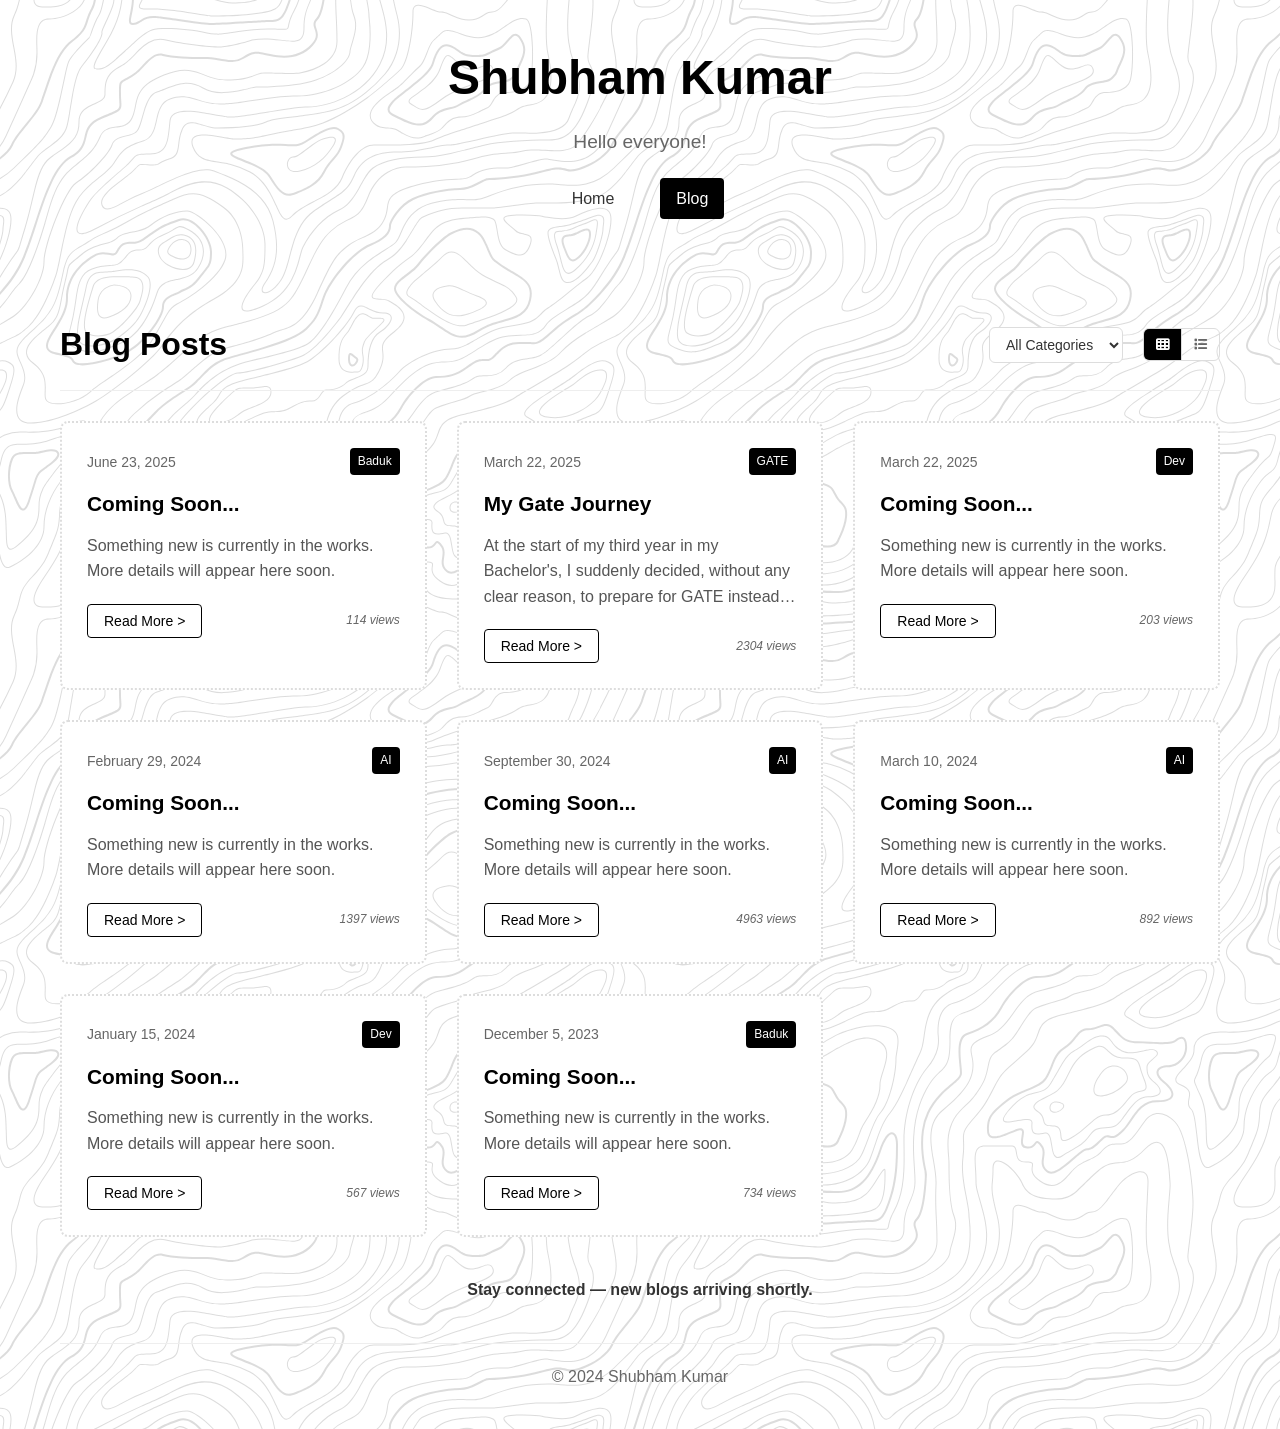
==== blog.html @ 2d3f4906 "made some changes to the blog and index pages, added new music picture files, and updated the styles" ====
<!DOCTYPE html>
<html lang="en">
<head>
    <meta charset="UTF-8">
    <meta name="viewport" content="width=device-width, initial-scale=1.0">
    <title>Blog Index | Shubham</title>
    <link rel="icon" type="image/png" href="Media/Favicon.png">
    <link rel="stylesheet" href="styles.css">
    <link href="https://cdnjs.cloudflare.com/ajax/libs/font-awesome/6.0.0/css/all.min.css" rel="stylesheet">
</head>
<body>
    <div class="container">
        <!-- Header Section -->
        <header class="header">
            <h1 class="main-title">Shubham Kumar</h1>
            <p class="greeting"><span id="dynamic-greeting">Hello everyone!</span></p>
            
            <nav class="navigation">
                <a href="index.html" class="nav-link">Home</a>
                <a href="blog.html" class="nav-link active">Blog</a>
                <!-- <a href="#" class="nav-link">Site</a>
                <a href="#" class="nav-link">V1</a> -->
            </nav>
            
            <!-- <div class="search-container">
                <input type="text" placeholder="Search..." class="search-input">
                <button class="search-clear">×</button>
            </div> -->
        </header>

        <!-- Blog Header -->
        <div class="blog-header">
            <h2 class="blog-title">Blog Posts</h2>
            <div class="blog-controls">
                <select class="category-filter">
                    <option value="all">All Categories</option>
                    <option value="baduk">Baduk</option>
                    <option value="gate">GATE</option>
                    <option value="dev">Dev</option>
                    <option value="ai">AI</option>
                </select>
                <div class="layout-toggle">
                    <button class="layout-btn grid-btn active" data-layout="grid">
                        <i class="fas fa-th"></i>
                    </button>
                    <button class="layout-btn list-btn" data-layout="list">
                        <i class="fas fa-list"></i>
                    </button>
                </div>
            </div>
        </div>

        <!-- Main Content -->
        <main class="main-content">
            <!-- Blog Posts Grid -->
            <div class="blog-grid" id="blogGrid">
                <!-- Blog Post 1 -->
                <div class="blog-card" data-category="baduk">
                    <div class="card-header">
                        <span class="date">June 23, 2025</span>
                        <span class="category">Baduk</span>
                    </div>
                    <h3 class="card-title">Coming Soon...</h3>
                    <p class="card-description">Something new is currently in the works.<br>More details will appear here soon.</p>
                    <div class="blog-card-footer">
                        <button class="read-more-btn" onclick="window.location.href='under-construction.html'">Read More ></button>
                        <span class="views">114 views</span>
                    </div>
                </div>

                <!-- Blog Post 2 -->
                <div class="blog-card" data-category="gate">
                    <div class="card-header">
                        <span class="date">March 22, 2025</span>
                        <span class="category">GATE</span>
                    </div>
                    <h3 class="card-title">My Gate Journey</h3>
                    <p class="card-description">At the start of my third year in my Bachelor's, I suddenly decided, without any clear reason, to prepare for GATE instead of going abroad. I had always dreamed of...</p>
                    <div class="blog-card-footer">
                        <button class="read-more-btn" onclick="window.location.href='under-construction.html'">Read More ></button>
                        <span class="views">2304 views</span>
                    </div>
                </div>

                <!-- Blog Post 3 -->
                <div class="blog-card" data-category="dev">
                    <div class="card-header">
                        <span class="date">March 22, 2025</span>
                        <span class="category">Dev</span>
                    </div>
                    <h3 class="card-title">Coming Soon...</h3>
                    <p class="card-description">Something new is currently in the works.<br>More details will appear here soon.</p>
                    <div class="blog-card-footer">
                        <button class="read-more-btn" onclick="window.location.href='under-construction.html'">Read More ></button>
                        <span class="views">203 views</span>
                    </div>
                </div>

                <!-- Blog Post 4 -->
                <div class="blog-card" data-category="ai">
                    <div class="card-header">
                        <span class="date">February 29, 2024</span>
                        <span class="category">AI</span>
                    </div>
                    <h3 class="card-title">Coming Soon...</h3>
                    <p class="card-description">Something new is currently in the works.<br>More details will appear here soon.</p>
                    <div class="blog-card-footer">
                        <button class="read-more-btn" onclick="window.location.href='under-construction.html'">Read More ></button>
                        <span class="views">1397 views</span>
                    </div>
                </div>

                <!-- Blog Post 5 -->
                <div class="blog-card" data-category="ai">
                    <div class="card-header">
                        <span class="date">September 30, 2024</span>
                        <span class="category">AI</span>
                    </div>
                    <h3 class="card-title">Coming Soon...</h3>
                    <p class="card-description">Something new is currently in the works.<br>More details will appear here soon.</p>
                    <div class="blog-card-footer">
                        <button class="read-more-btn" onclick="window.location.href='under-construction.html'">Read More ></button>
                        <span class="views">4963 views</span>
                    </div>
                </div>

                <!-- Blog Post 6 -->
                <div class="blog-card" data-category="ai">
                    <div class="card-header">
                        <span class="date">March 10, 2024</span>
                        <span class="category">AI</span>
                    </div>
                    <h3 class="card-title">Coming Soon...</h3>
                    <p class="card-description">Something new is currently in the works.<br>More details will appear here soon.</p>
                    <div class="blog-card-footer">
                        <button class="read-more-btn" onclick="window.location.href='under-construction.html'">Read More ></button>
                        <span class="views">892 views</span>
                    </div>
                </div>

                <!-- Blog Post 7 -->
                <div class="blog-card" data-category="dev">
                    <div class="card-header">
                        <span class="date">January 15, 2024</span>
                        <span class="category">Dev</span>
                    </div>
                    <h3 class="card-title">Coming Soon...</h3>
                    <p class="card-description">Something new is currently in the works.<br>More details will appear here soon.</p>
                    <div class="blog-card-footer">
                        <button class="read-more-btn" onclick="window.location.href='under-construction.html'">Read More ></button>
                        <span class="views">567 views</span>
                    </div>
                </div>

                <!-- Blog Post 8 -->
                <div class="blog-card" data-category="baduk">
                    <div class="card-header">
                        <span class="date">December 5, 2023</span>
                        <span class="category">Baduk</span>
                    </div>
                    <h3 class="card-title">Coming Soon...</h3>
                    <p class="card-description">Something new is currently in the works.<br>More details will appear here soon.</p>
                    <div class="blog-card-footer">
                        <button class="read-more-btn" onclick="window.location.href='under-construction.html'">Read More ></button>
                        <span class="views">734 views</span>
                    </div>
                </div>
            </div>

            <!-- Load More Button -->
            <div class="load-more-container">
                <div class="load-more-message">
                    <!-- <i class="fas fa-spinner fa-spin" style="color:#000;margin-right:8px;"></i> -->
                    <strong>Stay connected — new blogs arriving shortly.</strong>
                </div>
            </div>
        </main>

        <!-- Footer -->
        <footer class="footer">
            <p>&copy; 2024 Shubham Kumar</p>
        </footer>
    </div>

    <script src="script.js"></script>
    <script>

const greetings = [
    "Hello everyone!",             // English
    "सभी को नमस्कार!",             // Hindi
    "எல்லோருக்கும் வணக்கம்!",      // Tamil
    "ಎಲ್ಲರಿಗೂ ನಮಸ್ಕಾರ!",          // Kannada
    "सर्वांना नमस्कार!",            // Marathi
    "こんにちは皆さん!",              // Japanese
    "大家好!",                       // Mandarin Chinese
    "Hallo zusammen!",              // German
    "¡Hola a todos!",               // Spanish
    "Bonjour à tous!",              // French
    "सर्वेभ्यः नमः!",               // Sanskrit
    "Ciao a tutti!",                // Italian
    "সবাইকে শুভেচ্ছা!",             // Bengali
    "എല്ലാവർക്കും നമസ്കാരം!",         // Malayalam
    "అందరికి నమస్కారం!",             // Telugu
    "ਸਾਰੇਆਂ ਨੂੰ ਨਮਸਕਾਰ!"           // Punjabi
];

let idx = 0;
setInterval(() => {
    const el = document.getElementById('dynamic-greeting');
    if (el) {
        el.textContent = greetings[idx];
        idx = (idx + 1) % greetings.length;
    }
}, 1000);
</script>
</body>
</html>
---- styles.css ----
* {
    margin: 0;
    padding: 0;
    box-sizing: border-box;
}

body {
    font-family: -apple-system, BlinkMacSystemFont, 'Segoe UI', Roboto, Oxygen, Ubuntu, Cantarell, sans-serif;
    background-color: #ffffff;
    background-image: url("data:image/svg+xml,%3Csvg xmlns='http://www.w3.org/2000/svg' width='600' height='600' viewBox='0 0 600 600'%3E%3Cpath fill='%23696969' fill-opacity='0.23' d='M600 325.1v-1.17c-6.5 3.83-13.06 7.64-14.68 8.64-10.6 6.56-18.57 12.56-24.68 19.09-5.58 5.95-12.44 10.06-22.42 14.15-1.45.6-2.96 1.2-4.83 1.9l-4.75 1.82c-9.78 3.75-14.8 6.27-18.98 10.1-4.23 3.88-9.65 6.6-16.77 8.84-1.95.6-3.99 1.17-6.47 1.8l-6.14 1.53c-5.29 1.35-8.3 2.37-10.54 3.78-3.08 1.92-6.63 3.26-12.74 5.03a384.1 384.1 0 0 1-4.82 1.36c-2.04.58-3.6 1.04-5.17 1.52a110.03 110.03 0 0 0-11.2 4.05c-2.7 1.15-5.5 3.93-8.78 8.4a157.68 157.68 0 0 0-6.15 9.2c-5.75 9.07-7.58 11.74-10.24 14.51a50.97 50.97 0 0 1-4.6 4.22c-2.33 1.9-10.39 7.54-11.81 8.74a14.68 14.68 0 0 0-3.67 4.15c-1.24 2.3-1.9 4.57-2.78 8.87-2.17 10.61-3.52 14.81-8.2 22.1-4.07 6.33-6.8 9.88-9.83 12.99-.47.48-.95.96-1.5 1.48l-3.75 3.56c-1.67 1.6-3.18 3.12-4.86 4.9a42.44 42.44 0 0 0-9.89 16.94c-2.5 8.13-2.72 15.47-1.76 27.22.47 5.82.51 6.36.51 8.18 0 10.51.12 17.53.63 25.78.24 4.05.56 7.8.97 11.22h.9c-1.13-9.58-1.5-21.83-1.5-37 0-1.86-.04-2.4-.52-8.26-.94-11.63-.72-18.87 1.73-26.85a41.44 41.44 0 0 1 9.65-16.55c1.67-1.76 3.18-3.27 4.83-4.85.63-.6 3.13-2.96 3.75-3.57a71.6 71.6 0 0 0 1.52-1.5c3.09-3.16 5.86-6.76 9.96-13.15 4.77-7.42 6.15-11.71 8.34-22.44.86-4.21 1.5-6.4 2.68-8.6.68-1.25 1.79-2.48 3.43-3.86 1.38-1.15 9.43-6.8 11.8-8.72 1.71-1.4 3.26-2.81 4.7-4.3 2.72-2.85 4.56-5.54 10.36-14.67a156.9 156.9 0 0 1 6.1-9.15c3.2-4.33 5.9-7.01 8.37-8.07 3.5-1.5 7.06-2.77 11.1-4.02a233.84 233.84 0 0 1 7.6-2.2l2.38-.67c6.19-1.79 9.81-3.16 12.98-5.15 2.14-1.33 5.08-2.33 10.27-3.65l6.14-1.53c2.5-.63 4.55-1.2 6.52-1.82 7.24-2.27 12.79-5.06 17.15-9.05 4.05-3.72 9-6.2 18.66-9.9l4.75-1.82c1.87-.72 3.39-1.31 4.85-1.91 10.1-4.15 17.07-8.32 22.76-14.4 6.05-6.45 13.95-12.4 24.49-18.92 1.56-.96 7.82-4.6 14.15-8.33v-64.58c-4 8.15-8.52 14.85-12.7 17.9-2.51 1.82-5.38 4.02-9.04 6.92a1063.87 1063.87 0 0 0-6.23 4.98l-1.27 1.02a2309.25 2309.25 0 0 1-4.87 3.9c-7.55 6-12.9 10.05-17.61 13.19-3.1 2.06-3.86 2.78-8.06 7.13-5.84 6.07-11.72 8.62-29.15 10.95-11.3 1.5-20.04 4.91-30.75 11.07-1.65.94-7.27 4.27-6.97 4.1-2.7 1.58-4.69 2.69-6.64 3.66-5.63 2.8-10.47 4.17-15.71 4.17-17.13 0-41.44 11.51-51.63 22.83-12.05 13.4-31.42 27.7-45.25 31.16-7.4 1.85-11.85 7.05-14.04 14.69-1.26 4.4-1.58 8.28-1.58 13.82 0 .82.01.98.24 3.63.45 5.18.35 8.72-.77 13.26-1.53 6.2-4.89 12.6-10.59 19.43-13.87 16.65-22.88 46.58-22.88 71.68 0 2.39.02 4.26.06 8.75.12 10.8.1 15.8-.22 21.95-.56 11.18-2.09 20.73-5 29.3h-1.05c2.94-8.56 4.49-18.12 5.05-29.35.31-6.13.34-11.1.22-21.9-.04-4.48-.06-6.36-.06-8.75 0-25.32 9.07-55.47 23.12-72.32 5.6-6.72 8.88-12.99 10.38-19.03 1.09-4.4 1.18-7.85.74-12.93-.23-2.7-.24-2.86-.24-3.72 0-5.62.32-9.57 1.62-14.1 2.28-7.95 6.97-13.44 14.76-15.39 13.6-3.4 32.82-17.59 44.75-30.84C409 360.14 433.58 348.5 451 348.5c5.07 0 9.77-1.33 15.26-4.07 1.93-.96 3.9-2.05 6.58-3.62-.3.18 5.33-3.16 6.98-4.11 10.82-6.21 19.66-9.67 31.11-11.2 17.23-2.3 22.9-4.75 28.57-10.64 4.25-4.41 5.04-5.16 8.22-7.28 4.68-3.11 10.01-7.14 17.55-13.14a1113.33 1113.33 0 0 0 4.86-3.89l1.28-1.02a4668.54 4668.54 0 0 1 6.23-4.98c3.67-2.9 6.55-5.12 9.07-6.95 4.37-3.19 9.16-10.56 13.29-19.4v66.9zm0-116.23c-.62.01-1.27.06-1.95.13-6.13.63-13.83 3.45-21.83 7.45-3.64 1.82-8.46 2.67-14.17 2.71-4.7.04-9.72-.47-14.73-1.33-1.7-.3-3.26-.61-4.67-.93a31.55 31.55 0 0 0-3.55-.57 273.4 273.4 0 0 0-16.66-.88c-10.42-.16-17.2.74-17.97 2.73-.38.97.6 2.55 3.03 4.87 1.01.97 2.22 2.03 4.04 3.55a1746.07 1746.07 0 0 0 4.79 4.02c1.39 1.2 3.1 1.92 5.5 2.5.7.16.86.2 2.64.54 3.53.7 5.03 1.25 6.15 2.63 1.41 1.76 1.4 4.54-.15 8.88-2.44 6.83-5.72 10.05-10.19 10.33-3.63.23-7.6-1.29-14.52-5.06-4.53-2.47-6.82-7.3-8.32-15.26-.17-.87-.32-1.78-.5-2.86l-.43-2.76c-1.05-6.58-1.9-9.2-3.73-10.11-.81-.4-1.59-.74-2.36-1-2.27-.77-4.6-1.02-8.1-.92-2.29.07-14.7 1-13.77.93-20.55 1.37-28.8 5.05-37.09 14.99a133.07 133.07 0 0 0-4.25 5.44l-2.3 3.09-2.51 3.32c-4.1 5.36-7.06 8.48-10.39 11.12-.65.52-1.33 1.04-2.13 1.62l-4.11 2.94a106.8 106.8 0 0 0-5.16 3.99c-4.55 3.74-9.74 8.6-16.25 15.38-8.25 8.58-11.78 13.54-11.7 15.95.07 1.65 1.64 2.11 6.79 2.38 1.61.09 2.15.12 2.98.2 2.95.24 5.09.73 6.81 1.68 7.48 4.15 11.63 7.26 13.95 11.58 3.3 6.15.8 12.88-8.89 20.26-8.28 6.3-11.1 10.37-11.31 14.96-.06 1.17 0 1.93.26 4.43.69 6.47.25 10.65-2.8 17.42a44.23 44.23 0 0 1-4.16 7.53c-2.82 3.97-5.47 5.74-10.6 7.69-.43.16-3.34 1.23-4.27 1.59-1.8.68-3.38 1.36-5.01 2.14-4.18 2-8.4 4.6-13.1 8.24-8.44 6.51-13.23 14.56-15.98 25.06-1.1 4.2-1.55 6.81-2.8 15.21-1.26 8.6-2.17 12.64-4.08 16.55-2.1 4.28-11.93 26.59-12.97 28.88a382.7 382.7 0 0 1-6.37 13.41c-4.07 8.11-7.61 14.07-10.73 17.81-5.38 6.46-8.98 14.37-13.77 28.42a810.14 810.14 0 0 0-1.89 5.6c-1.8 5.35-2.96 8.6-4.26 11.85-6.13 15.32-25.43 26.31-46.46 26.31-11.2 0-20.58-2.74-31.02-8.55-5.6-3.13-4.55-2.42-22.26-14.54-14.33-9.8-17.7-10.73-20.47-6.9-.37.5-1.81 2.74-1.83 2.77a52.24 52.24 0 0 1-4.94 5.9c-.73.79-5.52 5.87-6.97 7.45-2.38 2.6-4.3 4.81-5.98 6.93a45.6 45.6 0 0 0-5.08 7.66c-1.29 2.57-1.9 5.25-2.66 10.6a997.6 997.6 0 0 1-.46 3.18h-1l.47-3.32c.77-5.45 1.4-8.2 2.75-10.9a46.54 46.54 0 0 1 5.2-7.84c1.7-2.14 3.63-4.38 6.03-6.98 1.45-1.59 6.24-6.68 6.96-7.46a51.58 51.58 0 0 0 4.84-5.78s1.47-2.26 1.86-2.8c3.25-4.5 7.08-3.44 21.84 6.67 17.67 12.08 16.62 11.38 22.19 14.48 10.3 5.73 19.5 8.43 30.53 8.43 20.65 0 39.57-10.77 45.54-25.69a219.7 219.7 0 0 0 4.24-11.8 6752.32 6752.32 0 0 0 1.88-5.6c4.83-14.16 8.47-22.14 13.96-28.73 3.05-3.66 6.56-9.57 10.6-17.61 1.97-3.93 4.04-8.31 6.35-13.38 1.03-2.28 10.88-24.61 12.98-28.91 1.85-3.79 2.75-7.76 4-16.25 1.24-8.44 1.7-11.07 2.81-15.32 2.8-10.7 7.71-18.94 16.33-25.6a73.18 73.18 0 0 1 13.29-8.35c1.66-.8 3.27-1.48 5.08-2.18.94-.36 3.86-1.43 4.28-1.59 4.95-1.88 7.44-3.55 10.14-7.33 1.35-1.9 2.68-4.3 4.06-7.37 2.97-6.58 3.39-10.59 2.72-16.9a27.13 27.13 0 0 1-.27-4.58c.22-4.94 3.21-9.24 11.7-15.7 9.33-7.11 11.66-13.34 8.62-19-2.2-4.09-6.25-7.12-13.55-11.17-1.57-.88-3.6-1.33-6.42-1.57-.8-.07-1.34-.1-2.95-.19-5.77-.3-7.63-.85-7.72-3.34-.1-2.81 3.5-7.87 11.97-16.69 6.53-6.8 11.75-11.69 16.33-15.45 1.79-1.47 3.42-2.72 5.2-4.03l4.12-2.94c.79-.58 1.46-1.08 2.1-1.59 3.26-2.6 6.16-5.65 10.21-10.94a383.2 383.2 0 0 0 2.5-3.32l2.31-3.09c1.8-2.39 3.04-4 4.29-5.48 8.47-10.17 16.98-13.96 37.27-15.3-.44.02 12-.9 14.32-.98 3.62-.1 6.05.16 8.46.98.8.27 1.62.62 2.47 1.04 2.27 1.14 3.17 3.87 4.27 10.85l.44 2.76c.17 1.07.33 1.97.5 2.83 1.44 7.69 3.62 12.29 7.8 14.57 6.76 3.68 10.6 5.15 13.99 4.94 4-.25 6.99-3.17 9.3-9.67 1.45-4.04 1.46-6.49.32-7.92-.9-1.12-2.28-1.62-5.57-2.27a55.8 55.8 0 0 1-2.67-.55c-2.54-.6-4.39-1.4-5.93-2.71a252.63 252.63 0 0 0-4.78-4.01 84.35 84.35 0 0 1-4.08-3.6c-2.73-2.6-3.86-4.43-3.28-5.95 1.02-2.64 7.82-3.54 18.93-3.37a230.56 230.56 0 0 1 16.73.88c2.76.39 3.2.49 3.68.6 1.4.3 2.95.62 4.62.91a82.9 82.9 0 0 0 14.56 1.32c5.56-.04 10.24-.86 13.73-2.6 8.1-4.05 15.89-6.9 22.17-7.56.7-.07 1.4-.11 2.05-.13v1zm0-100.94v1.5c-8.62 16.05-17.27 29.55-23.65 35.92-3.19 3.2-7.62 4.9-13.54 5.56-4.45.48-8.28.4-19.18-.2-9.91-.55-15.32-.44-20.52.78a84.05 84.05 0 0 1-15 2.11l-2.25.14c-12.49.75-19.37 1.78-32.72 5.74-4.5 1.33-9.27 2.49-14.3 3.48a246.27 246.27 0 0 1-32.6 3.97c-7.56.45-13.21.57-20.24.57-5.4 0-11.9 1.61-18 5.18-8.3 4.87-15.06 12.87-19.53 24.5a68.57 68.57 0 0 1-4.56 9.8c-3.6 6.2-6.92 8.99-13.38 12.18l-4.03 1.96a64.48 64.48 0 0 0-15.16 10.25c-8.2 7.33-13.72 16.63-22.54 35.6l-2.08 4.49c-7.3 15.7-11.5 23.3-17.35 29.87-7.7 8.66-20.25 14.42-40.31 20.08-4.37 1.23-19.04 5.08-19.24 5.13-6.92 1.87-11.68 3.34-15.63 4.92-10.55 4.22-18.71 10.52-36.38 26.52l-1.7 1.54c-8.58 7.76-13.41 11.9-18.81 15.88-3.95 2.9-8 5.67-12.97 8.91-2.06 1.34-10.3 6.6-12.33 7.94-11.52 7.5-18.53 13.04-24.62 20.08a62.01 62.01 0 0 0-6.44 8.85c-4.13 6.91-6.27 13.15-9.2 25.11l-1.54 6.26c-.6 2.45-1.15 4.54-1.72 6.58-2.97 10.7-6.9 17.36-14.78 26.91L69.6 491a148.51 148.51 0 0 0-4.19 5.3 23.9 23.9 0 0 0-3.44 6.28c-1.16 3.23-1.52 5.9-1.87 11.94-.58 10.05-1.42 15.04-4.63 22.67-1.57 3.72-5.66 14.02-6.41 15.8a73.46 73.46 0 0 1-3.57 7.4c-2.88 5.14-6.71 10.12-13.12 16.95-5.96 6.36-8.87 10.9-10.61 16a56.88 56.88 0 0 0-1.38 4.82l-.46 1.84h-1.03l.52-2.08c.52-2.09.92-3.49 1.4-4.9 1.8-5.25 4.78-9.9 10.84-16.36 6.35-6.78 10.13-11.7 12.97-16.77a72.5 72.5 0 0 0 3.52-7.29c.75-1.76 4.84-12.06 6.4-15.8 3.17-7.5 3.99-12.4 4.56-22.33.35-6.14.72-8.88 1.93-12.23a24.9 24.9 0 0 1 3.58-6.54c1.27-1.7 2.6-3.37 4.22-5.34l4.11-4.95c7.8-9.46 11.66-16 14.59-26.54.56-2.04 1.1-4.12 1.71-6.56l1.53-6.26c2.96-12.04 5.13-18.36 9.32-25.39 1.84-3.08 4-6.05 6.54-8.99 6.17-7.12 13.24-12.7 24.83-20.26 2.05-1.33 10.28-6.6 12.33-7.94 4.96-3.22 9-5.98 12.92-8.87 5.37-3.95 10.19-8.08 18.74-15.82l1.7-1.54c17.76-16.09 25.98-22.43 36.67-26.7 4-1.6 8.8-3.09 15.75-4.96.21-.06 14.87-3.9 19.22-5.13 19.9-5.61 32.32-11.31 39.85-19.78 5.76-6.48 9.93-14.02 17.18-29.64l2.09-4.5c8.87-19.07 14.44-28.46 22.77-35.9a65.48 65.48 0 0 1 15.38-10.4l4.04-1.97c6.3-3.1 9.47-5.77 12.96-11.77a67.6 67.6 0 0 0 4.48-9.67c4.56-11.84 11.47-20.02 19.97-25 6.25-3.66 12.93-5.32 18.5-5.32 7.01 0 12.65-.12 20.17-.57a245.3 245.3 0 0 0 32.47-3.96c5-.98 9.75-2.13 14.22-3.45 13.43-3.98 20.38-5.02 32.94-5.78l2.24-.14c5.76-.37 9.8-.9 14.85-2.09 5.31-1.25 10.79-1.35 22.6-.7 9.04.5 12.84.58 17.21.1 5.71-.62 9.94-2.26 12.95-5.26 6.44-6.45 15.3-20.37 24.35-36.72zm0 450.21c-1.28-4.6-2.2-10.55-3.33-20.25l-.24-2.04-.23-2.03c-1.82-15.7-3.07-21.98-5.55-24.47-2.46-2.46-3.04-5.03-2.52-8.64.1-.6.18-1.1.39-2.15.69-3.54.77-5.04.08-6.84-.91-2.38-3.31-4.41-7.79-6.26-5.08-2.09-6.52-4.84-4.89-8.44.66-1.45 1.79-3.02 3.52-5.01 1.04-1.2 5.48-5.96 5.08-5.53 6.15-6.7 8.98-11.34 8.98-16.48a15.2 15.2 0 0 1 6.5-12.89v1.26a14.17 14.17 0 0 0-5.5 11.63c0 5.47-2.93 10.29-9.24 17.16.38-.42-4.04 4.33-5.07 5.5-1.67 1.93-2.75 3.43-3.36 4.77-1.37 3.04-.23 5.22 4.36 7.1 4.71 1.95 7.32 4.16 8.34 6.83.78 2.04.7 3.67-.03 7.4-.2 1.03-.3 1.51-.38 2.09-.48 3.33.03 5.59 2.23 7.8 2.74 2.74 3.98 8.96 5.84 25.06l.24 2.03.23 2.04c.82 7.01 1.53 12.06 2.34 16.03v4.33zm0-62.16c-1.4-3.13-4.43-9.9-4.95-11.17-1.02-2.53-1.25-3.8-.91-5.18.2-.84 2.05-4.68 2.32-5.33a70.79 70.79 0 0 0 3.54-11.2v3.99a62.82 62.82 0 0 1-2.62 7.6c-.31.75-2.09 4.46-2.27 5.18-.28 1.12-.08 2.22.87 4.57.41 1.02 2.5 5.7 4.02 9.09v2.45zm0-85.09c-1.65 1.66-3.66 2.9-6.4 4.13-.25.1-13.97 5.47-20.4 8.43-9.35 4.32-16.7 5.9-23.03 5.25-5.08-.53-9.02-2.25-14.77-5.92l-3.2-2.07a77.4 77.4 0 0 0-5.44-3.27c-4.05-2.18-3.25-5.8 1.47-10.47 3.71-3.68 9.6-7.93 18.73-13.8l4.46-2.82c17.95-11.33 18.22-11.5 22.27-14.74 11.25-9 19.69-14.02 26.31-15.1v1.02c-6.37 1.1-14.62 6-25.69 14.86-4.1 3.28-4.34 3.44-22.36 14.8a652.4 652.4 0 0 0-4.45 2.83c-9.07 5.83-14.92 10.05-18.57 13.66-4.31 4.28-4.95 7.13-1.7 8.88 1.7.91 3.29 1.88 5.5 3.3l3.2 2.08c5.64 3.59 9.45 5.25 14.34 5.76 6.13.64 13.32-.9 22.52-5.15 6.46-2.98 20.18-8.35 20.4-8.44 3.04-1.37 5.1-2.71 6.81-4.69v1.47zm0-41.37v1c-6.56.26-12.11 3.13-19.71 9.08l-4.63 3.68a51.87 51.87 0 0 1-4.4 3.14c-.82.52-5.51 3.33-6.22 3.76-3.31 2-6.15 3.8-8.87 5.6a112.61 112.61 0 0 0-8.16 5.92c-4.61 3.72-7.4 6.9-7.97 9.35-.63 2.67 1.48 4.53 7.05 5.46 10.7 1.78 20.92-.05 30.45-4.65a61.96 61.96 0 0 0 17.1-12.2 41.8 41.8 0 0 0 5.36-7.42v1.92a38.94 38.94 0 0 1-4.64 6.19 62.95 62.95 0 0 1-17.39 12.41c-9.7 4.68-20.13 6.55-31.05 4.73-6.06-1-8.65-3.29-7.85-6.67.64-2.74 3.53-6.05 8.31-9.9 2.35-1.9 5.1-3.88 8.24-5.97 2.73-1.82 5.58-3.61 8.9-5.62.72-.44 5.4-3.24 6.22-3.75 1.26-.8 2.6-1.76 4.3-3.09.8-.62 3.9-3.1 4.63-3.67 7.77-6.1 13.49-9.04 20.33-9.3zm0-154.6v1c-1.75-.24-4.3.23-7.82 1.55-10.01 3.75-13.8 5.07-19.15 6.76-1.78.56-2.63.83-3.87 1.24-1.48.5-3.16.76-6.74 1.16a1550.34 1550.34 0 0 0-2.64.3c-7.8.94-11.28 2.47-11.28 6.07 0 4.45 2.89 13.18 7.96 25.81a57.34 57.34 0 0 1 2.33 7.6 258.32 258.32 0 0 1 .84 3.46c1.86 7.62 3.17 10.71 5.56 11.67 2.21.88 4.7.6 7.47-.72 3.48-1.69 7.22-4.94 11.2-9.47 1.52-1.7 2.97-3.49 4.59-5.57l3.16-4.1c2.59-3.23 6.07-12.21 8.39-20.23v3.45c-2.29 7.2-5.27 14.5-7.61 17.41-.44.55-2.67 3.46-3.15 4.09-1.63 2.1-3.1 3.9-4.62 5.62-4.08 4.61-7.9 7.94-11.53 9.7-2.99 1.44-5.77 1.75-8.28.74-2.84-1.13-4.2-4.34-6.15-12.35a2097.48 2097.48 0 0 1-.84-3.46c-.8-3.2-1.47-5.45-2.28-7.46-5.14-12.8-8.04-21.55-8.04-26.19 0-4.37 3.84-6.06 12.16-7.07a160.9 160.9 0 0 1 2.65-.3c3.5-.39 5.15-.64 6.53-1.1 1.26-.42 2.1-.7 3.88-1.26 5.34-1.68 9.11-3 19.1-6.74 3.53-1.32 6.22-1.84 8.18-1.61zM0 292c10.13-11.31 18.13-23.2 23.07-35.39 3.3-8.14 6.09-16.12 10.81-30.55l1.59-4.84c6.53-19.94 10.11-29.82 14.77-39.56 6.07-12.72 12.55-21.18 20.27-25.54 6.66-3.76 10.2-7.86 12.22-13.15a46.6 46.6 0 0 0 1.86-6.58c1.23-5.2 2.05-7.59 3.93-10.36 2.45-3.62 6.27-6.53 12.1-8.96 15.78-6.58 16.73-7.04 18.05-9.01.65-.98.83-2.15.74-4.51-.03-.73-.23-3.82-.24-4A93.8 93.8 0 0 1 119 94c0-10.04.18-11.37 2.37-13.15.52-.42 1.13-.8 2.07-1.3.27-.14 2.18-1.12 2.84-1.48a68.4 68.4 0 0 0 9.12-5.87c2.06-1.54 2.64-2.14 8.01-7.93 3.78-4.09 6.21-6.36 8.96-8.12 3.64-2.33 7.2-3.12 10.9-2.11 4.4 1.2 10.81 2 18.78 2.46 6.9.4 12.9.5 21.95.5 4.87 0 8.97.47 15.4 1.57 7.77 1.33 9.3 1.54 12.38 1.54 4.05 0 7.43-.88 10.68-2.95 5.06-3.22 8.11-4.67 11.2-5.2 3.62-.64 4.77-.46 16.55 2.06 17.26 3.7 30.85 1.36 41.06-9.7 5.1-5.53 5.48-8.9 3.48-14.8-.83-2.42-1.03-3.1-1.17-4.3-.29-2.52.5-4.71 2.71-6.93 2.65-2.65 4.72-9.17 6.22-18.29h2.03c-1.56 9.71-3.77 16.65-6.83 19.7-1.79 1.8-2.36 3.39-2.14 5.28.11 1 .3 1.63 1.07 3.9 2.22 6.53 1.76 10.66-3.9 16.8-10.77 11.66-25.07 14.13-42.95 10.3-11.42-2.45-12.55-2.62-15.78-2.06-2.77.48-5.62 1.84-10.47 4.92a20.93 20.93 0 0 1-11.76 3.27c-3.25 0-4.81-.22-12.73-1.57C212.74 59.46 208.73 59 204 59c-9.1 0-15.11-.1-22.07-.5-8.09-.47-14.62-1.29-19.2-2.54-5.62-1.53-10.17 1.38-17.85 9.66-5.5 5.94-6.08 6.53-8.28 8.18a70.38 70.38 0 0 1-9.38 6.03c-.68.37-2.58 1.35-2.84 1.49-.84.44-1.35.76-1.75 1.08C121.16 83.6 121 84.8 121 94c0 1.85.06 3.54.17 5.44 0 .17.2 3.28.24 4.03.1 2.75-.13 4.29-1.08 5.71-1.67 2.5-2.27 2.8-18.95 9.74-5.48 2.29-8.99 4.96-11.2 8.24-1.71 2.51-2.47 4.73-3.64 9.7-.83 3.5-1.21 4.92-1.94 6.83-2.18 5.73-6.05 10.19-13.1 14.18-7.3 4.12-13.55 12.28-19.46 24.66-4.6 9.64-8.17 19.46-14.67 39.32l-1.58 4.84c-4.75 14.47-7.54 22.48-10.86 30.69-5.28 13.01-13.95 25.65-24.93 37.6v-2.97zm0 78v-.5l1-.01c6.32 0 7.47 5.2 4.6 13.36a60.36 60.36 0 0 1-5.6 11.3v-1.92a57.76 57.76 0 0 0 4.65-9.72c2.69-7.6 1.71-12.02-3.65-12.02-.34 0-.67 0-1 .02v-46.59a340.96 340.96 0 0 0 13.71-8.34c13.66-9.46 29.79-37.6 29.79-53.59 0-18.1 21.57-72.64 32.23-79.42 12.71-8.09 32.24-27.96 35.8-37.75 1.93-5.3 5.5-7.27 14.42-9.37 6.15-1.44 8.64-2.42 10.67-4.79 1.5-1.74 2.72-4.79 4.33-10.3.23-.78 1.9-6.68 2.43-8.46 3.62-12.08 7.3-18.49 13.47-20.39 2.5-.76 3.03-.98 9.74-3.7 7.49-3.03 11.97-4.43 17.12-4.92 6.75-.65 13.13.75 19.55 4.67 5.43 3.32 12.19 4.72 20.17 4.56 6.03-.12 12.2-1.07 19.83-2.8 1.82-.4 7.38-1.74 8.26-1.94 2.69-.6 4.34-.89 5.48-.89 4.97 0 8.93-.05 14.2-.27 7.9-.32 15.56-.92 22.75-1.88 8.5-1.14 15.9-2.73 21.88-4.82 18.9-6.62 32.64-18.3 33.67-27.59.29-2.56.4-2.96 2.79-11.11 2.33-7.95 3.21-12.93 2.72-18.23-.2-2.24-.69-4.38-1.48-6.42-1.5-3.92-2.63-9.4-3.43-16.18h.9c.77 6.47 1.89 11.72 3.47 15.82a24.93 24.93 0 0 1 1.54 6.69c.5 5.46-.4 10.54-2.77 18.6-2.36 8.06-2.47 8.47-2.74 10.95-1.09 9.75-15.1 21.68-34.33 28.41-6.06 2.12-13.52 3.72-22.09 4.87-7.22.96-14.92 1.57-22.83 1.89-5.3.21-9.27.27-14.25.27-1.04 0-2.64.27-5.26.87-.87.2-6.43 1.53-8.26 1.94-7.68 1.73-13.92 2.7-20.03 2.82-8.15.17-15.1-1.27-20.71-4.7-6.23-3.81-12.4-5.16-18.93-4.54-5.04.48-9.44 1.86-16.84 4.86-6.75 2.74-7.29 2.95-9.82 3.73-5.73 1.76-9.28 7.96-12.81 19.72-.53 1.77-2.2 7.66-2.43 8.46-1.66 5.65-2.91 8.78-4.53 10.67-2.22 2.58-4.84 3.62-12.01 5.3-7.8 1.83-11.13 3.66-12.9 8.54-3.65 10.04-23.32 30.06-36.2 38.25C65.94 190 44.5 244.2 44.5 262c0 16.34-16.3 44.78-30.22 54.41-2.14 1.48-8.24 5.12-14.28 8.68v-1.16 46.09zm0-173.7v-1.11c7.42-3.82 14.55-10.23 21.84-18.98 3.8-4.56 14.21-18.78 15.79-20.55 1.8-2.04 4.06-3.96 7.42-6.45 1.08-.8 4.92-3.57 5.49-3.99 9.36-6.85 14-11.96 15.98-19.36.8-2.98 1.54-6.78 2.46-12.3.23-1.44 2-12.46 2.56-15.79 2.87-16.77 5.73-26.79 10.07-32.1C92.46 52.43 101.5 38.13 101.5 33c0-2.54.34-3.35 6.05-15.71.68-1.49 1.25-2.74 1.77-3.93 2.5-5.75 3.9-10.04 4.14-13.36h1c-.23 3.48-1.66 7.87-4.23 13.76-.52 1.2-1.09 2.45-1.78 3.95-5.54 12.01-5.95 12.99-5.95 15.29 0 5.47-9.09 19.84-20.11 33.31-4.2 5.12-7.03 15.06-9.86 31.64-.57 3.33-2.33 14.33-2.57 15.78-.92 5.56-1.67 9.38-2.48 12.4-2.05 7.68-6.82 12.93-16.35 19.91l-5.49 3.98c-3.3 2.45-5.51 4.34-7.27 6.31-1.53 1.73-11.94 15.93-15.76 20.53-7.52 9.02-14.88 15.6-22.61 19.46zm0 361.83v-4.33c.48 2.36 1 4.35 1.6 6.15 2 6.03 4.6 8.26 8.19 6.59C28.76 557.69 43.5 542.4 43.5 527c0-16.2 6.37-31.99 17.1-46.3 1.88-2.5 3.66-4.4 5.53-6 .73-.62 1.45-1.18 2.3-1.8l2-1.43c3.68-2.68 5.32-5.28 7.08-12.59.75-3.07 1.38-5.02 4.2-13.26l.63-1.88c3.24-9.58 4.56-14.97 4.17-18.65-.48-4.43-3.8-5.23-11.3-1.64a81.12 81.12 0 0 1-9.15 3.7c-13.89 4.67-26.96 5.8-42.66 5.42l-1.95-.05-1.45-.02a39.8 39.8 0 0 0-15.05 2.96A21.81 21.81 0 0 0 0 438.37v-1.26a23.55 23.55 0 0 1 4.55-2.57 40.77 40.77 0 0 1 16.92-3.02l1.95.05c15.6.38 28.57-.75 42.32-5.37a80.12 80.12 0 0 0 9.04-3.65c8.04-3.84 12.16-2.85 12.72 2.43.42 3.89-.92 9.34-4.21 19.08l-.64 1.88c-2.8 8.2-3.43 10.15-4.16 13.18-1.82 7.52-3.59 10.34-7.47 13.16l-2 1.43c-.84.6-1.54 1.15-2.25 1.75a35.45 35.45 0 0 0-5.37 5.84c-10.61 14.15-16.9 29.74-16.9 45.7 0 15.88-15 31.45-34.29 40.45-4.3 2.01-7.39-.66-9.56-7.18-.23-.68-.44-1.39-.65-2.13zm0-62.16v-2.45l1.46 3.27c2.1 4.8 3.46 10.33 4.26 16.77.66 5.3.84 9.3 1.04 18.5.2 9.32.5 12.75 1.63 15.05 1.28 2.6 3.67 2.35 8.29-1.5 17.14-14.3 21.82-22.9 21.82-38.62 0-7.17 1.1-12.39 3.7-17.68 2.27-4.67 3.65-6.62 13.4-19.62a69.8 69.8 0 0 1 7.6-8.79 44.76 44.76 0 0 1 3.54-3.06c.38-.3.64-.52.89-.74a10.47 10.47 0 0 0 2.63-3.32 35.78 35.78 0 0 0 2.26-5.94l.37-1.2.36-1.15c.29-.91.48-1.55.66-2.16.45-1.53.74-2.68.91-3.66.38-2.2.12-3.49-.85-4.15-2.35-1.61-9.28-.24-23.8 4.94-9.54 3.4-16.12 4.17-27.85 4.26-7.71.06-10.43.4-13.25 2.12-3.48 2.12-5.84 6.4-7.58 14.26-.5 2.2-.99 4.19-1.49 5.98v-3.98l.51-2.22c1.8-8.1 4.28-12.6 8.04-14.9 3.04-1.85 5.86-2.2 13.77-2.26 11.61-.09 18.1-.84 27.51-4.2 14.93-5.32 21.95-6.71 24.7-4.83 1.38.94 1.71 2.6 1.28 5.15a33.69 33.69 0 0 1-.94 3.78l-.66 2.17-.36 1.15-.37 1.2a36.64 36.64 0 0 1-2.33 6.1c-.8 1.53-1.61 2.52-2.86 3.61l-.92.77-1.02.83c-.9.74-1.65 1.4-2.47 2.18a68.84 68.84 0 0 0-7.48 8.66c-9.7 12.93-11.07 14.87-13.31 19.46-2.52 5.15-3.59 10.22-3.59 17.24 0 16.04-4.82 24.91-22.18 39.38-5.04 4.2-8.18 4.55-9.83 1.18-1.22-2.5-1.52-5.94-1.73-15.47-.2-9.16-.38-13.15-1.03-18.4-.79-6.34-2.12-11.8-4.19-16.49L0 495.98zM379.27 0h1.04l1.5 5.26c3.28 11.56 4.89 19.33 5.26 27.8.49 11.01-1.52 21.26-6.63 31.17-7.8 15.13-20.47 26.5-36.22 34.1-12.38 5.96-26.12 9.17-36.22 9.17-6.84 0-17.24 1.38-37.27 4.62l-2.27.37c-24.5 3.99-31.65 5-37.46 5-3.49 0-4.08-.08-19.54-2.8-3.56-.64-6.32-1.1-9-1.5-20.23-2.96-31-1.2-31.96 7.86-.1.85-.18 1.72-.29 2.81l-.27 2.73c-1.1 10.9-2.02 15.73-4.31 19.96-2.9 5.34-7.77 7.95-15.63 7.95-10.2 0-12.92.6-15.5 3.17.52-.51-5.03 5.85-8.16 8.7-2.75 2.5-14.32 12.55-15.77 13.83a341.27 341.27 0 0 0-6.54 5.92c-6.97 6.49-11.81 11.76-14.6 16.15-5.92 9.3-10.48 18.04-11.69 24.08-1.66 8.3 3.67 9.54 19.02 1.21a626.23 626.23 0 0 1 44.54-21.9c3.5-1.56 14.04-6.2 15.68-6.95 5.05-2.25 8.3-3.8 10.78-5.15l1.95-1.07 2.18-1.18c1.76-.94 3.38-1.76 5-2.55 18.1-8.72 34.48-10.46 50.33-1.2 22.89 13.34 38.28 37.02 38.28 56.44 0 19.12-.73 25.13-5.18 33.2a45.32 45.32 0 0 1-4.94 7.12c-6.47 7.77-11.81 16.2-12.76 21.27-1.2 6.34 4.69 7.03 20.17-.05 13.31-6.08 22.4-14.95 28.5-26.32a80.51 80.51 0 0 0 6.1-15.13c.9-2.98 3.17-11.65 3.41-12.48a29.02 29.02 0 0 1 1.75-4.83c7.47-14.93 21.09-30.5 36.25-37.24 7.61-3.38 13-9.65 19.4-20.79.84-1.48 4.26-7.64 5.14-9.17 3.52-6.1 6.22-9.7 9.37-11.98 10.15-7.4 28.7-11.1 50.29-11.1 7.52 0 16.54-1.24 27.51-3.58a420.1 420.1 0 0 0 14.96-3.52c-1.3.33 15.54-3.98 19.42-4.89 14.15-3.33 41.07-5.01 64.11-5.01 17.36 0 27.82-9.23 38.53-38.67 6.62-18.21 6.62-26.37 2.69-34.35l-1.18-2.37A13.36 13.36 0 0 1 587.5 58c0-4.03 0-4.01 2.5-24.56.46-3.73.8-6.74 1.12-9.64.9-8.45 1.38-15.2 1.38-20.8 0-.94-.02-1.94-.04-3h1c.03 1.06.04 2.06.04 3 0 5.65-.48 12.43-1.39 20.9-.3 2.91-.66 5.93-1.11 9.66-2.5 20.45-2.5 20.47-2.5 24.44 0 1.97.45 3.57 1.45 5.68.24.51 1.16 2.35 1.17 2.36 4.06 8.24 4.06 16.68-2.65 35.13-10.84 29.8-21.63 39.33-39.47 39.33-22.96 0-49.83 1.68-63.89 4.99-3.86.9-20.69 5.2-19.4 4.88a421.05 421.05 0 0 1-14.99 3.53c-11.04 2.35-20.11 3.6-27.72 3.6-21.4 0-39.76 3.67-49.7 10.9-3 2.19-5.64 5.7-9.1 11.68-.87 1.52-4.29 7.68-5.14 9.17-6.49 11.3-12 17.71-19.86 21.2-14.9 6.63-28.38 22.03-35.75 36.77a28.17 28.17 0 0 0-1.69 4.67c-.23.8-2.5 9.49-3.4 12.5a81.48 81.48 0 0 1-6.19 15.3c-6.2 11.56-15.44 20.58-28.96 26.76-16.1 7.36-23 6.55-21.58-1.04 1-5.29 6.4-13.83 12.99-21.73a44.33 44.33 0 0 0 4.82-6.96c4.35-7.88 5.06-13.77 5.06-32.72 0-19.04-15.19-42.4-37.72-55.55-15.57-9.08-31.62-7.38-49.45 1.21a132.9 132.9 0 0 0-7.14 3.71l-1.95 1.07a158.83 158.83 0 0 1-10.85 5.19c-1.65.74-12.18 5.38-15.69 6.95a625.25 625.25 0 0 0-44.46 21.86c-15.95 8.66-22.37 7.16-20.48-2.29 1.24-6.2 5.83-15.02 11.82-24.42 2.85-4.48 7.74-9.8 14.77-16.34 1.98-1.85 4.12-3.79 6.56-5.94 1.46-1.29 13.02-11.33 15.75-13.82 3.09-2.8 8.6-9.14 8.14-8.67 2.82-2.82 5.75-3.46 16.2-3.46 7.5 0 12.04-2.43 14.75-7.42 2.2-4.07 3.11-8.84 4.2-19.59l.26-2.73.3-2.81c.56-5.42 4.47-8.5 11.23-9.6 5.44-.88 12.51-.51 21.86.86 2.7.4 5.47.86 9.04 1.49 15.33 2.7 15.96 2.8 19.36 2.8 5.73 0 12.9-1.03 37.3-5l2.27-.36c20.1-3.26 30.52-4.64 37.43-4.64 9.95 0 23.54-3.18 35.78-9.08 15.57-7.5 28.09-18.73 35.78-33.65 5.02-9.75 7-19.82 6.51-30.67-.37-8.37-1.96-16.08-5.23-27.57L379.27 0zm13.68 0h1.02c.78 3.9 1.92 8.7 3.51 14.88 3.63 14.05 3.06 27.03-.75 38.77a61 61 0 0 1-11.35 20.68 138.36 138.36 0 0 1-19.32 18.77c-11.32 9.02-23.36 15.49-35.95 18.39a258.63 258.63 0 0 1-22.57 4.07c-3.17.44-6.36.85-10.3 1.32l-9.39 1.12c-11.53 1.41-17.45 2.55-21.64 4.46-9.28 4.21-28.35 6.04-49.21 6.04-1.37 0-2.8-.12-4.3-.35-2.62-.41-5-1.03-9.14-2.29-7.34-2.21-9.63-2.75-12.63-2.56-3.9.23-6.63 2.29-8.47 6.89-1.86 4.66-2.42 7.53-3.34 14.98-1.1 8.98-2.87 12.12-9.97 14.3a40.12 40.12 0 0 0-6.8 2.66c-.63.33-1.16.64-1.76 1.02l-1.34.86c-1.9 1.14-3.86 1.49-9.25 1.49-3.2 0-8.83-.55-9.51-.39-1.22.28-.75-.14-7.14 6.24-1.5 1.5-3.49 3.18-6.32 5.37-1.52 1.18-7.16 5.43-7.94 6.03-4.96 3.78-8.33 6.6-11.06 9.38-4.88 4.98-6.85 9.15-5.56 12.7 1.34 3.67 4.07 4.42 8.9 2.82a55.72 55.72 0 0 0 7.77-3.48c1.5-.77 7.78-4.13 9.37-4.96a116.8 116.8 0 0 1 12.31-5.68 162.2 162.2 0 0 0 11.04-4.84c2.04-.97 10.74-5.16 13-6.22 4.41-2.1 8.1-3.78 11.65-5.29 17.14-7.3 29.32-9.9 37.67-6.65l5.43 2.1c2.3.88 4.17 1.62 6.02 2.38a150.9 150.9 0 0 1 13.07 6c18.34 9.63 30.35 22.13 34.79 39.87 6.96 27.85 3.6 45.53-8.08 62.4-3.97 5.75-3.52 9.2.06 8.97 4.14-.28 10.21-4.95 15.11-12.52 3.1-4.8 5.1-10.45 8.05-21.53l1.69-6.35c.66-2.47 1.24-4.52 1.83-6.5 4.93-16.56 11-27.28 21.56-34.76 7.15-5.06 23.73-15.5 25.48-16.75 6.74-4.81 10.53-9.44 14.34-18 7.74-17.44 21.09-24.34 44.47-24.34 9.36 0 17.91-1.13 29.53-3.49a624.86 624.86 0 0 0 6.2-1.28c2.4-.5 4.07-.84 5.66-1.13 4.03-.74 7.04-1.1 9.61-1.1 4.44 0 9.39-1 31.39-5.99l2.95-.66c16.34-3.67 25.64-5.35 31.66-5.35 1.54 0 2.4.01 6.4.1 7.8.15 12.27.13 17.33-.2 16.41-1.06 26.73-5.36 29.8-14.56a87.1 87.1 0 0 1 3.55-8.83c-.15.31 2.29-4.96 2.9-6.38 5.38-12.3 5.57-21.92-1.44-39.44a86.4 86.4 0 0 1-5.26-20.72c-1.61-11.98-1.38-23.14.1-40.35l.2-2.12h1l-.2 2.2c-1.48 17.15-1.7 28.24-.11 40.14a85.4 85.4 0 0 0 5.2 20.47c7.1 17.78 6.91 27.67 1.43 40.22-.62 1.43-3.06 6.72-2.91 6.4a86.17 86.17 0 0 0-3.52 8.73c-3.23 9.72-13.9 14.15-30.68 15.24-5.1.33-9.58.35-17.42.2-3.98-.09-4.84-.1-6.37-.1-5.91 0-15.18 1.67-31.44 5.32l-2.95.67c-22.16 5.02-27.05 6.01-31.61 6.01-2.5 0-5.45.36-9.43 1.09-1.58.29-3.25.62-5.64 1.11a4894.21 4894.21 0 0 0-6.2 1.29c-11.68 2.37-20.3 3.51-29.73 3.51-23.02 0-36 6.71-43.53 23.66-3.9 8.8-7.82 13.58-14.7 18.5-1.78 1.27-18.36 11.7-25.48 16.75-10.34 7.32-16.3 17.87-21.19 34.23-.58 1.96-1.15 4-1.82 6.47l-1.69 6.35c-2.98 11.18-5 16.9-8.17 21.81-5.05 7.81-11.37 12.68-15.89 12.98-4.7.31-5.3-4.23-.94-10.53 11.52-16.64 14.82-34.03 7.92-61.6-4.35-17.42-16.16-29.72-34.27-39.22-4-2.1-8.2-4-12.99-5.97-1.84-.75-3.7-1.49-6-2.38l-5.43-2.08c-8.03-3.12-20.02-.58-36.92 6.63-3.52 1.5-7.21 3.19-11.61 5.27l-13 6.22c-4.71 2.22-8.16 3.75-11.11 4.88a115.87 115.87 0 0 0-12.21 5.63c-1.58.83-7.86 4.18-9.37 4.96a56.55 56.55 0 0 1-7.9 3.54c-5.3 1.75-8.62.85-10.17-3.43-1.46-4.02.66-8.5 5.8-13.74 2.75-2.82 6.16-5.66 11.15-9.48.79-.6 6.43-4.85 7.94-6.02a66.96 66.96 0 0 0 6.23-5.28c6.74-6.74 6.1-6.16 7.61-6.51.87-.2 6.69.36 9.74.36 5.22 0 7.03-.32 8.74-1.35l1.31-.84c.62-.4 1.18-.72 1.84-1.07a41.07 41.07 0 0 1 6.96-2.72c6.64-2.04 8.22-4.84 9.28-13.47.93-7.53 1.5-10.47 3.4-15.24 1.99-4.95 5.04-7.26 9.34-7.51 3.17-.2 5.5.35 12.97 2.6a63.54 63.54 0 0 0 9.02 2.26c1.45.22 2.83.34 4.14.34 20.71 0 39.7-1.82 48.8-5.96 4.32-1.96 10.29-3.1 21.93-4.53l9.4-1.12c3.92-.48 7.11-.88 10.27-1.32 8.16-1.14 15.4-2.43 22.49-4.06 12.42-2.86 24.33-9.26 35.55-18.2a137.4 137.4 0 0 0 19.18-18.64 60.02 60.02 0 0 0 11.15-20.32c3.76-11.57 4.32-24.36.75-38.23A284.86 284.86 0 0 1 392.95 0zM506.7 0h1.26c-.5.66-.9 1.18-1.17 1.51-3.95 4.96-6.9 7.92-9.82 9.57A10.02 10.02 0 0 1 492 12.5c-2.38 0-4.24.67-6.71 2.21l-2.65 1.71c-4.38 2.8-8.01 4.08-13.64 4.08-5.6 0-9.99-1.26-16.08-4.05a202.63 202.63 0 0 1-2.3-1.06l-2.18-.98c-1.6-.7-2.92-1.17-4.17-1.48a13.42 13.42 0 0 0-3.27-.43c-2.3 0-4.3-.68-11-3.37l-1.56-.62c-5-1.97-8.1-2.82-10.52-2.66-2.93.2-4.42 2.03-4.42 6.15 0 20.76-5.21 50.42-12.15 57.35-7.58 7.59-26.55 23.7-34.06 29.06-13.16 9.4-31.17 20.2-44.11 25.06a106.87 106.87 0 0 1-13.32 4.03c-3.28.78-6.6 1.43-11.25 2.24-.53.1-8.8 1.5-11.5 1.99-4.86.87-9.3 1.74-14 2.76-20.62 4.48-25.07 5.01-38.11 5.01-2.49 0-2.9-.07-14.05-2-2.42-.42-4.31-.73-6.15-1-8.11-1.19-13.83-1.36-17.64-.2-4.54 1.4-5.93 4.65-3.7 10.52 2.02 5.28 4.84 8.61 8.84 10.74 3.26 1.74 6.75 2.6 13.82 3.71 9.42 1.48 10.94 1.75 15.5 2.92a78.2 78.2 0 0 1 18.62 7.37c8.3 4.58 14.58 11.5 19.98 20.89 2.73 4.73 9.46 19.33 10.54 21.19 3.4 5.85 6.26 6.63 10.89 2 4.95-4.94 10.35-8.37 21.13-14.06.47-.25 2.06-1.1 2.12-1.12 7.98-4.21 11.92-6.51 15.87-9.54 5.11-3.9 8.66-8.1 10.77-13.11 8.52-20.24 20.75-33.31 32.46-33.31l5.5.03c10.53.08 17.35.02 24.9-.31 13.66-.62 23.78-2.09 29.39-4.67 5.85-2.7 13.42-5.49 24.18-9.02 3.46-1.14 6.29-2.05 12.7-4.1 7.7-2.45 11.08-3.54 15.17-4.9a1059.43 1059.43 0 0 1 11.33-3.72c3.67-1.2 5.96-2 8.03-2.78a59.88 59.88 0 0 0 6.66-2.94c1.87-.98 3.76-2.1 5.86-3.5 3.48-2.33 6.15-3.13 12.04-4.13l1.15-.2c5.71-1.01 9-2.3 12.76-5.63 7.82-6.96 8.58-23.18 3.84-44.52-1.7-7.67-2.1-19.28-1.57-35.47A837.22 837.22 0 0 1 546.76 0h1l-.15 3.06c-.32 6.42-.53 11.02-.68 15.62-.51 16.1-.12 27.65 1.56 35.21 4.82 21.68 4.04 38.2-4.16 45.48-3.91 3.48-7.37 4.84-13.24 5.87l-1.16.2c-5.76.99-8.32 1.75-11.65 3.98a63.73 63.73 0 0 1-5.96 3.56 60.86 60.86 0 0 1-6.77 2.99c-2.09.79-4.39 1.58-8.07 2.79a5398.31 5398.31 0 0 1-11.32 3.71c-4.1 1.37-7.48 2.46-15.18 4.92-6.42 2.04-9.24 2.95-12.7 4.08-10.73 3.53-18.27 6.3-24.07 8.98-5.76 2.66-15.97 4.14-29.77 4.77-7.56.33-14.4.39-24.95.31l-5.49-.03c-11.19 0-23.16 12.79-31.54 32.7-2.19 5.19-5.84 9.52-11.08 13.52-4.02 3.07-7.99 5.39-16.01 9.62l-2.12 1.12c-10.7 5.65-16.04 9.04-20.9 13.9-5.14 5.14-8.75 4.15-12.45-2.22-1.12-1.92-7.85-16.5-10.54-21.2-5.33-9.24-11.48-16.02-19.6-20.5a77.2 77.2 0 0 0-18.4-7.28c-4.5-1.17-6.02-1.43-15.4-2.9-7.17-1.12-10.74-2-14.13-3.81-4.22-2.25-7.2-5.77-9.3-11.27-2.43-6.39-.78-10.26 4.34-11.83 4-1.22 9.82-1.05 18.08.17 1.84.27 3.74.58 6.17 1 11.02 1.9 11.48 1.98 13.88 1.98 12.96 0 17.35-.52 37.9-4.99 4.71-1.02 9.16-1.9 14.03-2.77 2.71-.48 10.98-1.9 11.5-1.98 4.64-.81 7.95-1.46 11.2-2.23 4.55-1.07 8.76-2.34 13.2-4 12.83-4.81 30.79-15.59 43.88-24.94 7.47-5.33 26.4-21.4 33.94-28.94C407.3 61.98 412.5 32.49 412.5 12c0-4.61 1.86-6.9 5.35-7.15 2.63-.18 5.8.7 10.96 2.73l1.56.62c6.53 2.62 8.53 3.3 10.63 3.3 1.14 0 2.3.16 3.5.46 1.32.33 2.68.82 4.34 1.53a90.97 90.97 0 0 1 3.34 1.52l1.15.54c5.98 2.73 10.23 3.95 15.67 3.95 5.41 0 8.87-1.21 13.1-3.92.2-.13 2.1-1.38 2.66-1.72 2.62-1.63 4.64-2.36 7.24-2.36 1.47 0 2.94-.43 4.47-1.3 2.78-1.56 5.67-4.45 9.54-9.31l.7-.89zM324.54 600h-2.03c.49-2.96.91-6.2 1.28-9.66.44-4.1.76-8.25.98-12.21.08-1.39.14-2.65-.35-7.29-.47-1.94-.93-4.14-1.36-6.54-2.01-11.26-2.66-22.9-1.14-33.78a60.76 60.76 0 0 1 5.18-17.95 70.78 70.78 0 0 1 12.6-18.22c3.38-3.6 5.53-5.5 11.83-10.79 4.5-3.78 6.35-5.56 7.52-7.5.64-1.07.95-2.06.95-3.06 0-1.75 0-1.74-.75-9.23-.36-3.7-.57-6.3-.68-8.96-.5-12.1 1.62-19.6 8.11-21.76 15.9-5.3 25.89-12.1 33.45-25.54C409.6 390.65 425.85 376 436 376c12.36 0 20-1.96 29.41-8.8 6.76-4.92 9.5-6.6 12.47-7.46 2.22-.64 3.8-.74 9.12-.74 1.86 0 3.53-.83 5.57-2.62 1.08-.96 5.11-5.12 5.6-5.6 6.04-5.85 11.98-8.78 20.83-8.78 2.45 0 4.54.04 7.32.12 7.51.23 8.87.17 11.27-.7 3.03-1.1 5.53-3.03 14.75-11.17 8-7.06 10.72-8.92 22.87-16.47 1.44-.9 2.59-1.63 3.69-2.37a69.45 69.45 0 0 0 9.46-7.5c4.12-3.88 8.02-7.85 11.64-11.9v2.98a201.58 201.58 0 0 1-10.27 10.38c-3.18 3-6.2 5.35-9.72 7.7-1.12.76-2.28 1.5-3.75 2.4-12.05 7.5-14.71 9.32-22.6 16.28-9.46 8.35-12.01 10.32-15.39 11.55-2.74 1-4.19 1.06-12.01.82-2.76-.08-4.83-.12-7.26-.12-8.27 0-13.75 2.7-19.43 8.22-.44.43-4.52 4.64-5.68 5.66-2.37 2.09-4.46 3.12-6.89 3.12-5.1 0-6.6.1-8.56.66-2.67.78-5.29 2.37-11.85 7.15-9.8 7.13-17.85 9.19-30.59 9.19-9.22 0-24.96 14.2-34.13 30.49-7.84 13.94-18.24 21.02-34.55 26.46-5.31 1.77-7.21 8.51-6.75 19.78.1 2.6.31 5.19.68 8.84.75 7.62.75 7.58.75 9.43 0 1.38-.42 2.73-1.24 4.09-1.33 2.2-3.26 4.07-7.94 8-6.25 5.24-8.36 7.12-11.67 10.63a68.8 68.8 0 0 0-12.25 17.71 58.8 58.8 0 0 0-5 17.36c-1.49 10.66-.85 22.09 1.13 33.15.43 2.37.88 4.53 1.33 6.44.16.66.3 1.25.6 4.06a249.3 249.3 0 0 1-1.17 16.12c-.37 3.37-.78 6.53-1.25 9.44zm-13.4 0h-1.05l.12-.28c3.07-7.16 4.29-11.83 4.29-18.72 0-3.57-.07-4.93-.76-15.65-.77-12.04-1-19.64-.55-28.3.58-11.5 2.4-22.1 5.81-32.16 1.3-3.8 2.8-7.5 4.55-11.1 3.46-7.14 6.83-12.39 10.42-16.6a59.02 59.02 0 0 1 4.35-4.56c.43-.4 3-2.8 3.67-3.45 5.72-5.6 7.51-11.52 7.51-29.18 0-18.84 2.9-23.77 15.82-28.24 1.09-.37 1.92-.67 2.77-.98a51.3 51.3 0 0 0 6.1-2.7c4.95-2.6 9.64-6.22 14.44-11.42 25.5-27.63 37.15-35.16 56.37-35.16 8.28 0 14.54-1.95 22-6.3 1.78-1.03 13.82-8.82 18.16-11.27 2.83-1.59 5.66-3.03 8.63-4.39 7.92-3.6 13.97-4.45 26.6-4.8 7.53-.2 10.7-.49 14.26-1.58 4.55-1.4 8.06-4 10.93-8.43 2.2-3.41 6.85-7.08 14.66-12.06 1.61-1.03 3.27-2.05 5.65-3.5 9.53-5.85 11.56-7.13 14.81-9.57 5.34-4 9.3-8.37 13.68-14.77a204.2 204.2 0 0 0 5.62-8.75v1.9c-1.97 3.17-3.4 5.38-4.8 7.42-4.42 6.48-8.46 10.92-13.9 15-3.29 2.46-5.32 3.75-14.89 9.61a375.06 375.06 0 0 0-5.63 3.5c-7.7 4.9-12.26 8.52-14.36 11.76-3 4.63-6.7 7.39-11.48 8.85-3.68 1.12-6.9 1.42-14.53 1.63-12.5.34-18.44 1.18-26.2 4.7a111.08 111.08 0 0 0-8.56 4.35c-4.3 2.43-16.34 10.22-18.15 11.27-7.6 4.43-14.03 6.43-22.5 6.43-18.87 0-30.3 7.4-55.63 34.84-4.88 5.28-9.67 8.97-14.7 11.62-2 1.05-4 1.92-6.23 2.75-.86.32-1.7.62-5.37 1.87-5.08 1.76-7.44 3.25-9.28 6.37-2.23 3.78-3.29 9.94-3.29 20.05 0 17.9-1.87 24.07-7.8 29.89-.69.67-3.27 3.06-3.69 3.46a58.04 58.04 0 0 0-4.28 4.49c-3.53 4.14-6.86 9.32-10.28 16.38a95.19 95.19 0 0 0-4.5 10.99c-3.38 9.97-5.18 20.48-5.76 31.9-.44 8.6-.22 16.17.55 28.17.69 10.76.76 12.12.76 15.72 0 6.35-1.02 10.87-4.35 19zm25.08 0h-1c-.04-4.73.06-9.39.28-15.02.26-6.41-.4-11.79-2.53-24.37l-.31-1.86c-2.12-12.55-2.76-19.35-1.97-26.47 1.03-9.25 4.75-16.68 12-22.67 22.04-18.2 29.81-30.18 29.81-44.61 0-2.6-.3-4.81-.98-8.17-.97-4.79-1.1-5.68-.97-7.57.2-2.56 1.27-4.7 3.56-6.72 2.67-2.35 7.05-4.6 13.72-7.01 9.72-3.5 15.52-9.18 24.3-21.57l1.78-2.5c4.48-6.33 7.1-9.63 10.43-12.78 4.31-4.07 8.98-6.77 14.54-8.17 13.3-3.32 20.37-5.47 25.34-7.64a49.5 49.5 0 0 0 5.28-2.7c1.1-.65 1.75-1.04 4.24-2.6 2.7-1.68 5.22-2.08 11.38-2.28 5.44-.18 7.9-.43 10.97-1.41a21.47 21.47 0 0 0 9.54-6.22c4.87-5.3 10.03-7.61 17.79-8.9 1.07-.18 1.88-.3 3.86-.58 6.9-.97 9.94-1.69 13.48-3.62 4.5-2.45 6.79-4.44 23.46-19.68l3.14-2.85c9.65-8.71 16.12-13.83 21.42-16.48 4.25-2.12 7.6-4.69 11.22-8.6v1.45c-3.42 3.57-6.69 6-10.78 8.05-5.18 2.59-11.61 7.67-21.2 16.32l-3.12 2.85c-16.8 15.35-19.05 17.3-23.66 19.82-3.68 2-6.8 2.75-13.82 3.73-1.97.28-2.78.4-3.84.57-7.56 1.26-12.52 3.48-17.21 8.6a22.47 22.47 0 0 1-9.97 6.5c-3.2 1-5.72 1.27-11.25 1.45-5.98.2-8.39.57-10.89 2.13a144 144 0 0 1-4.25 2.61 50.48 50.48 0 0 1-5.39 2.75c-5.04 2.2-12.15 4.37-25.5 7.7-9.74 2.44-15.26 7.65-24.4 20.56l-1.77 2.5c-8.9 12.54-14.82 18.34-24.78 21.93-6.57 2.36-10.85 4.57-13.4 6.82-2.1 1.86-3.05 3.74-3.22 6.04-.13 1.76 0 2.63.95 7.3.7 3.42 1 5.7 1 8.37 0 14.79-7.93 27-30.18 45.39-7.03 5.8-10.64 13-11.64 22-.78 7-.14 13.73 1.96 26.2l.32 1.85c2.15 12.65 2.8 18.07 2.54 24.58-.22 5.57-.32 10.2-.28 14.98zM95.9 600h-2.04c.68-3.82 1.14-8.8 1.61-15.98.2-3.11.27-4.06.39-5.6 1.3-17.54 4.04-27.14 11.5-33.2 4.65-3.77 7.22-8.92 8.67-16 .51-2.52.7-3.87 1.33-9.17.66-5.5 1.16-8.06 2.24-10.36 1.45-3.09 3.82-4.69 7.39-4.69 14.28 0 38.48 9.12 53.6 20.2 8.66 6.35 21.26 13.32 31.74 17.11 13.03 4.71 21.89 4.41 24.75-1.73 1.7-3.64 1.92-4.11 2.65-5.77 2.93-6.67 4.69-12.2 5.25-17.5.23-2.17.24-4.23.02-6.2-.32-2.75-1.42-4.55-4.08-7.35l-1.32-1.37a30.59 30.59 0 0 1-2.41-2.79 30.37 30.37 0 0 1-2.5-4.07l-1.13-2.14c-1.62-3.1-2.68-4.6-4.12-5.56-5.26-3.5-14.8-5.5-28.55-6.83a272.42 272.42 0 0 0-9.04-.71l-2.18-.17c-9.57-.73-15.12-1.56-19.06-3.2C156.57 471.07 136 450.5 136 440c0-5.34 1.74-9.53 5.47-14.13 1.98-2.44 11.12-11.71 12.79-13.54 4.52-4.97 10.16-9.54 17.68-14.66 2.8-1.9 14.78-9.6 17.49-11.49a50.54 50.54 0 0 0 6.34-5.43c1.53-1.5 6.96-7.13 7.12-7.3 7.18-7.3 12.7-11.56 19.74-14.38 3.36-1.34 8.13-2.79 17.45-5.38a9577.18 9577.18 0 0 1 11.78-3.28 602.6 602.6 0 0 0 12.67-3.7c20.4-6.24 34-12.08 40.79-18.44 8.74-8.2 11.78-13.84 15.73-26.02 2.02-6.22 3.09-9.04 5.07-12.72 9.54-17.71 28.71-39.37 43.5-45.45C383.77 238.25 389 232.34 389 226c0-2.89 2.73-8.4 6.83-13.73 4.76-6.2 10.65-11.36 16.75-14.18 12.5-5.77 33.5-10.09 47.42-10.09 5.32 0 9.83-1.5 16.42-4.89 9.2-4.71 10.1-5.11 13.58-5.11 10.42 0 32.06-2.55 45.76-5.97l3.88-.98 3.47-.89c2.6-.66 4.33-1.08 5.93-1.43 3.9-.86 6.76-1.23 9.58-1.17 2.74.06 5.47.52 8.67 1.48 4.56 1.37 13.71-.9 22.87-5.68a68.07 68.07 0 0 0 9.84-6.2v2.4c-11.09 8.14-25.76 13.66-33.29 11.4a29.72 29.72 0 0 0-8.13-1.4c-2.63-.05-5.36.3-9.11 1.12a238 238 0 0 0-9.33 2.3l-3.9.99C522.38 177.43 500.58 180 490 180c-2.99 0-3.91.4-12.67 4.89-6.85 3.51-11.61 5.11-17.33 5.11-13.65 0-34.35 4.26-46.58 9.9-5.78 2.67-11.42 7.62-16 13.58-3.85 5.02-6.42 10.2-6.42 12.52 0 7.27-5.8 13.82-20.62 19.92-14.27 5.88-33.16 27.21-42.5 44.55-1.9 3.55-2.95 6.28-4.93 12.4-4.05 12.47-7.23 18.39-16.27 26.86-7.08 6.64-20.87 12.57-41.57 18.89a604.52 604.52 0 0 1-12.7 3.71 1495.1 1495.1 0 0 1-11.8 3.28c-9.24 2.58-13.97 4.01-17.24 5.32-6.73 2.69-12.05 6.8-19.05 13.92-.15.15-5.6 5.8-7.15 7.32a52.4 52.4 0 0 1-6.6 5.65c-2.74 1.92-14.75 9.63-17.5 11.5-7.4 5.04-12.94 9.52-17.33 14.35-1.72 1.9-10.8 11.11-12.71 13.46-3.47 4.26-5.03 8.03-5.03 12.87 0 9.5 20 29.5 33.38 35.08 3.67 1.53 9.1 2.34 18.45 3.05a586.23 586.23 0 0 0 4.34.32c3.24.23 5.07.37 6.93.55 14.08 1.37 23.82 3.4 29.45 7.17 1.82 1.2 3.02 2.91 4.8 6.29l1.11 2.13a28.55 28.55 0 0 0 2.34 3.81c.62.83 1.3 1.6 2.26 2.61.23.24 1.1 1.16 1.32 1.37 2.93 3.09 4.24 5.23 4.61 8.5.24 2.12.23 4.33-.01 6.64-.59 5.55-2.4 11.25-5.41 18.1-.74 1.67-.96 2.15-2.66 5.8-3.49 7.47-13.33 7.8-27.25 2.77-10.67-3.86-23.43-10.92-32.25-17.38C164.62 515.96 140.82 507 127 507c-5 0-6.4 3.02-7.64 13.29a99.03 99.03 0 0 1-1.36 9.33c-1.53 7.5-4.3 13.04-9.37 17.16-6.87 5.58-9.5 14.78-10.77 31.8-.11 1.52-.18 2.47-.38 5.57-.46 7.01-.91 11.99-1.57 15.85zm8.05 0h-1.02c.29-1.41.58-2.94.9-4.59l1.05-5.62c2.5-13.3 4.2-19.92 6.68-24.05 1.7-2.84 3.68-5.5 8.05-11.03 8.21-10.36 10.88-14.55 10.88-18.71l-.02-1.69c-.02-1.78-.02-2.7.02-3.77.21-5.05 1.47-8.2 4.64-9.4 3.92-1.5 10.39.44 20.12 6.43 9.56 5.88 17.53 10.7 25.91 15.66 1.31.78 14.27 8.41 17.67 10.45a714.21 714.21 0 0 1 6.42 3.9c13.82 8.5 38.94 5.05 46.3-7.83 3.6-6.28 4.54-8.52 7.78-17.32a82.3 82.3 0 0 1 1.18-3.07 42.27 42.27 0 0 1 4.06-7.64c9.33-13.98 14.92-26.1 14.92-36.72 0-3.66.75-6.62 3.36-14.85.52-1.64.83-2.66 1.15-3.73 3.64-12.23 3.04-19.12-4.29-24a23.1 23.1 0 0 0-9.98-3.78c-7.2-.93-14.49 1.17-23.91 5.88-1.55.78-6.64 3.44-7.6 3.93a62.6 62.6 0 0 0-4.14 2.3l-4.4 2.66c-11.62 6.92-20.4 9.18-32.81 6.08-3.32-.84-6.24-1.4-13.1-2.64-13.25-2.39-18.7-3.75-23.33-6.46-6.23-3.67-7.46-9.02-2.88-16.65A93.1 93.1 0 0 1 172 415.42a157 157 0 0 1 8.32-7.66c-.07.05 6.16-5.3 7.82-6.77a85.12 85.12 0 0 0 6.5-6.33c7.7-8.46 12.78-13.36 20.08-18.57 9.94-7.1 21.4-12.36 35.18-15.58 37.03-8.64 51-12.7 58.83-17.93 8.6-5.73 21.3-24.77 36.84-54.81 5.22-10.1 12.27-18.4 21.13-25.71 5.13-4.24 9.56-7.25 17.55-12.23 7.42-4.62 9.62-6.14 11.38-8.16a21.15 21.15 0 0 0 2.95-4.87c.61-1.3 2.87-6.47 3-6.77 1.36-3 2.56-5.4 3.95-7.73 6.53-10.97 16.03-18 31.4-20.8 12.73-2.3 19.85-2.7 29.68-2.3 3.25.13 4.13.16 5.6.14 5.15-.07 9.71-1.04 16.61-3.8 20.74-8.3 38.75-12.04 59.19-12.04 3.05 0 6.03.15 10.48.48l2.09.16c12.45.96 18.08.96 25.34-.63a49.65 49.65 0 0 0 14.09-5.45v1.15a50.52 50.52 0 0 1-13.88 5.28c-7.38 1.61-13.08 1.61-25.63.65l-2.08-.16c-4.43-.33-7.39-.48-10.41-.48-20.3 0-38.2 3.72-58.81 11.96-7.01 2.8-11.7 3.8-16.97 3.88-1.5.02-2.39-.01-5.66-.14-9.76-.4-16.8-.01-29.47 2.3-15.06 2.73-24.32 9.58-30.71 20.31a72.8 72.8 0 0 0-3.9 7.63c-.12.28-2.39 5.47-3.01 6.79a22 22 0 0 1-3.1 5.1c-1.86 2.13-4.07 3.66-11.6 8.35-7.95 4.96-12.35 7.95-17.44 12.15-8.76 7.23-15.73 15.43-20.89 25.4-15.61 30.2-28.36 49.32-37.16 55.19-7.98 5.32-21.97 9.39-59.17 18.07-13.65 3.18-24.98 8.39-34.82 15.42-7.22 5.16-12.27 10.01-19.92 18.43a86.07 86.07 0 0 1-6.57 6.4c-1.67 1.48-7.91 6.83-7.84 6.77-3.27 2.84-5.8 5.16-8.26 7.62a92.1 92.1 0 0 0-14.27 18.13c-4.3 7.16-3.22 11.89 2.53 15.26 4.47 2.63 9.88 3.99 23.24 6.39a185.7 185.7 0 0 1 12.92 2.6c12.11 3.03 20.64.84 32.06-5.96l4.4-2.65c1.66-1 2.96-1.73 4.2-2.35.95-.48 6.04-3.14 7.6-3.92 9.59-4.8 17.04-6.94 24.49-5.98a24.1 24.1 0 0 1 10.4 3.93c7.82 5.21 8.45 12.52 4.7 25.13-.32 1.07-.64 2.1-1.16 3.74-2.57 8.12-3.31 11.04-3.31 14.55 0 10.88-5.66 23.14-15.08 37.28a41.28 41.28 0 0 0-3.97 7.46c-.37.9-.73 1.82-1.18 3.04-3.25 8.85-4.21 11.13-7.84 17.47-7.67 13.42-33.43 16.95-47.7 8.18a578.4 578.4 0 0 0-6.4-3.89c-3.4-2.04-16.36-9.67-17.67-10.45-8.38-4.97-16.36-9.78-25.92-15.66-9.5-5.85-15.7-7.7-19.24-6.36-2.68 1.02-3.8 3.82-4 8.51a61.12 61.12 0 0 0-.02 3.72l.02 1.7c0 4.5-2.69 8.73-11.52 19.87-3.92 4.95-5.87 7.59-7.55 10.39-2.39 3.97-4.08 10.56-6.56 23.72l-1.05 5.62-.86 4.4zm10.5 0h-1c.03-.34.04-.68.04-1 0-12.39 8.48-33.57 19.16-43.37a26.18 26.18 0 0 0 3.67-4.17 35.8 35.8 0 0 0 2.88-4.9c.36-.72 1.75-3.66 2.1-4.36 3.22-6.29 6.84-6.54 16.97.39 1.34.9 6.07 4.16 6.4 4.38 2.62 1.8 4.67 3.2 6.7 4.56 5.03 3.39 9.37 6.2 13.51 8.7 14.33 8.67 25.49 13.27 34.11 13.27 16.86 0 32.71-5.95 39.6-14.8 1.59-2.04 3.2-5.17 5.06-9.63.8-1.92 1.64-4.06 2.67-6.8l2.74-7.33c4.66-12.44 7.76-19.06 11.56-23.27 7.9-8.79 14.87-36 14.87-52.67 0-1.9.17-3.11 1.02-8.27.37-2.2.58-3.6.74-5.07.63-5.51.21-9.46-1.68-12.39-4.6-7.1-19.7-9.23-38.46-4.78a100.57 100.57 0 0 0-18.94 6.3c-5.17 2.37-17.11 9.74-16.5 9.4-6.72 3.64-12.97 4.15-24.8 1.3-29.55-7.14-30.43-8.62-15.26-26.81 17.44-20.93 47.12-46.18 56.38-46.18 9.92 0 53.84-11.98 65.78-17.95 9.46-4.73 24.32-21.18 36.82-37.85.71-.95 13.5-21.6 19.2-29.6 9.35-13.13 18.22-22.55 26.95-27.53 7.29-4.17 13.16-10.28 18.8-18.73 1.93-2.9 10.52-17.65 12.73-20.41 1.54-1.93 3-3.21 4.52-3.89 14.07-6.25 24.22-9.04 39.2-9.04h29c4.05 0 7.36-.4 22.93-2.5l4.3-.57c9.92-1.3 16.57-1.93 21.77-1.93 1.66 0 2.95.01 6.03.04 18.61.19 28.55-.48 44.86-4.03 3.1-.67 6.13-1.78 9.11-3.31v1.12a37.96 37.96 0 0 1-8.9 3.17c-16.4 3.56-26.4 4.24-45.08 4.05-3.08-.03-4.36-.04-6.02-.04-5.15 0-11.76.63-21.64 1.92l-4.3.58c-15.64 2.11-18.94 2.5-23.06 2.5h-29c-14.81 0-24.84 2.75-38.8 8.96-1.34.6-2.69 1.78-4.14 3.6-2.16 2.68-10.72 17.39-12.68 20.33-5.72 8.57-11.7 14.8-19.13 19.04-8.57 4.9-17.36 14.23-26.63 27.24-5.68 7.97-18.47 28.64-19.22 29.63-12.6 16.8-27.52 33.32-37.18 38.15-12.06 6.03-56.14 18.05-66.22 18.05-8.82 0-38.39 25.15-55.62 45.82-14.6 17.52-14.19 18.21 14.74 25.2 11.6 2.8 17.6 2.3 24.09-1.2-.67.35 11.31-7.03 16.56-9.44 5.41-2.48 11.6-4.59 19.11-6.37 19.13-4.53 34.65-2.35 39.54 5.22 2.05 3.17 2.48 7.32 1.84 13.04a96.34 96.34 0 0 1-.75 5.13c-.84 5.08-1.01 6.29-1.01 8.1 0 16.9-7.03 44.33-15.13 53.33-3.68 4.09-6.76 10.65-11.37 22.96-.35.93-2.2 5.94-2.73 7.33-1.04 2.76-1.88 4.9-2.68 6.84-1.9 4.53-3.55 7.73-5.2 9.85-7.1 9.13-23.25 15.19-40.39 15.19-8.86 0-20.15-4.65-34.63-13.42-4.15-2.51-8.5-5.32-13.55-8.72a861.54 861.54 0 0 1-6.71-4.56l-6.4-4.39c-9.68-6.63-12.61-6.42-15.5-.75-.35.68-1.74 3.62-2.1 4.35a36.77 36.77 0 0 1-2.96 5.03c-1.12 1.57-2.37 3-3.81 4.33-10.47 9.6-18.84 30.51-18.84 42.63l-.03 1zm-29.65 0h-1.1c1.17-2.52 1.79-5.2 1.79-8 0-20 4.83-42.04 12.15-49.35 5.17-5.18 7.77-8.38 9.9-12.74 2.64-5.41 3.95-12 3.95-20.91 0-6.82 1.14-11.59 3.37-15.07 1.74-2.7 3.6-4.21 8.91-7.52a31.64 31.64 0 0 0 3.9-2.79c4.61-3.96 6.58-6.2 7.72-9.41 1.43-4.02.93-9.04-1.86-16.02a68.98 68.98 0 0 0-3.99-8.07l-.93-1.7a75.47 75.47 0 0 1-2.64-5c-5.16-10.71-3.77-18.9 7.68-29.78a204 204 0 0 1 26.81-21.55c3.96-2.69 16.8-10.8 19.24-12.5 1.99-1.4 4.33-3.3 7.77-6.3-.02 0 7.23-6.39 9.47-8.3 4.97-4.26 9.09-7.5 13.05-10.15 4.72-3.15 8.97-5.28 12.87-6.32 12.78-3.41 15.6-4.18 21.77-5.97 12.55-3.64 21.96-6.9 28.14-10a45.47 45.47 0 0 1 7.47-2.79c8.66-2.66 12.02-4.1 16.97-8.1 6.78-5.46 13.07-14.25 19.33-27.87 15.97-34.77 19.08-39.39 32.15-49.19 3.14-2.36 6.37-4.1 11.43-6.4l2.33-1.04c11.93-5.35 16.87-8.93 21.1-17.38 1.88-3.77 2.48-6.29 3.37-12.27.78-5.19 1.48-7.56 3.53-10.25 2.57-3.4 7.03-6.27 14.36-9.01 3.37-1.26 7.36-2.5 12.05-3.73 16.33-4.3 25.28-5.36 39.6-5.81 6.9-.22 9.5-.56 12.66-2 1.19-.54 2.36-1.23 3.58-2.11 3.7-2.7 8.14-4.54 13.24-5.67 5.71-1.27 10.69-1.54 18.7-1.45l2.35.02c2.82 0 6.8-1 19.7-4.69 10.83-3.08 15.95-4.31 19.3-4.31.82 0 1.9.13 3.55.41l5.01.9c9.82 1.68 17.44 1.89 25.15-.21 7.98-2.18 14.8-6.77 20.29-14.24V147c-5.47 7.04-12.21 11.42-20.03 13.55-7.88 2.15-15.63 1.94-25.58.23l-5-.9c-1.6-.26-2.64-.39-3.39-.39-3.2 0-8.32 1.22-19.74 4.48-12.35 3.53-16.3 4.52-19.26 4.52l-2.36-.02c-7.94-.1-12.85.17-18.47 1.42-4.97 1.11-9.3 2.9-12.88 5.5a21.4 21.4 0 0 1-3.75 2.22c-3.32 1.5-6 1.87-13.04 2.09-14.25.44-23.13 1.5-39.37 5.77a125.56 125.56 0 0 0-11.95 3.7c-7.17 2.7-11.49 5.46-13.93 8.68-1.9 2.52-2.58 4.76-3.33 9.8-.9 6.08-1.53 8.68-3.47 12.56a30.6 30.6 0 0 1-9.66 11.45c-3.12 2.26-5.95 3.73-11.93 6.4l-2.31 1.04c-5.01 2.27-8.18 3.99-11.25 6.29-12.9 9.68-15.93 14.17-31.85 48.8-6.31 13.76-12.7 22.68-19.6 28.25-5.08 4.1-8.53 5.57-17.3 8.27a44.64 44.64 0 0 0-7.33 2.73c-6.24 3.12-15.7 6.4-28.3 10.06a867.4 867.4 0 0 1-21.8 5.97c-3.77 1.01-7.93 3.1-12.56 6.19a137.35 137.35 0 0 0-12.95 10.07c-2.24 1.92-9.48 8.3-9.48 8.3a98.2 98.2 0 0 1-7.84 6.37c-2.46 1.72-15.32 9.83-19.26 12.5a203 203 0 0 0-26.69 21.45c-11.13 10.58-12.43 18.3-7.47 28.63a74.52 74.52 0 0 0 2.62 4.95l.94 1.7a69.84 69.84 0 0 1 4.03 8.17c2.88 7.2 3.4 12.46 1.89 16.73-1.22 3.43-3.28 5.77-8.02 9.84-1.14.97-2.32 1.8-5.3 3.67-3.92 2.45-5.69 3.89-7.31 6.42-2.13 3.3-3.22 7.89-3.22 14.53 0 9.05-1.34 15.79-4.05 21.34-2.19 4.49-4.85 7.77-10.1 13.01-7.07 7.07-11.85 28.9-11.85 48.65 0 2.8-.58 5.48-1.7 8zm282.54 0h-1.01l-1.1-5.8c-3.08-16.26-4.05-26.2-2.74-37.26.7-5.8.77-9.68.55-15.3-.18-4.45-.17-5.68.19-7.63.78-4.3 3.44-8.53 10.39-16.34 9.07-10.2 12.26-15.41 19.8-30.15 1.35-2.64 2.33-4.47 3.38-6.3.9-1.58 1.82-3.06 2.77-4.5 3.14-4.7 7.03-8.42 16.84-16.81 11.22-9.6 15.5-13.86 18.13-19.13.7-1.4 1.3-2.8 1.93-4.4a206 206 0 0 0 1.49-4.05c3.63-9.94 8.01-13.93 22.9-17.81 4.99-1.3 20.55-5.13 21.38-5.34 16.19-4.1 25.33-7.36 33.48-12.6 5.86-3.77 5.84-3.76 27.66-16.53l2.6-1.52c10.23-6 17.1-10.2 22.73-13.95a149.3 149.3 0 0 0 8.8-6.3 723.7 723.7 0 0 0 6.37-5.08A87.74 87.74 0 0 1 600 342.95v1.12a85.76 85.76 0 0 0-15.49 9.9c.18-.14-4.76 3.84-6.38 5.1a150.3 150.3 0 0 1-8.85 6.35c-5.65 3.76-12.53 7.96-22.78 13.97l-2.6 1.53c-21.8 12.75-21.78 12.74-27.63 16.5-8.27 5.32-17.49 8.61-33.78 12.73-.83.21-16.39 4.04-21.36 5.33-8.03 2.1-13.15 4.5-16.45 7.5-2.66 2.42-4 4.86-5.77 9.7l-1.5 4.07a51.12 51.12 0 0 1-1.96 4.47c-2.72 5.45-7.04 9.75-18.38 19.45-9.73 8.32-13.6 12.02-16.65 16.6a77.18 77.18 0 0 0-2.74 4.45c-1.05 1.81-2.01 3.63-3.35 6.25-7.58 14.81-10.82 20.08-19.96 30.36-6.83 7.7-9.4 11.78-10.15 15.86-.34 1.85-.34 3.04-.17 7.4.22 5.68.14 9.6-.55 15.47-1.3 10.92-.34 20.79 2.73 36.95l1.12 5.99zm-76.59 0h-2.1l1.39-4.3c1.04-3.3 1.93-6.78 2.68-10.4 2.65-12.73 3.27-23.63 3.27-41.3 0-5.71-1.86-9.75-4.13-9.75-2.94 0-6.96 5.61-10.93 17.08C271.14 579.68 258.3 593 238 593c-22.42 0-29.26-1.35-48.42-10.09a87.69 87.69 0 0 1-9.42-5.04c-2.95-1.8-12.78-8.57-14.84-9.72-4.2-2.36-7-2.71-9.72-.99-.63.4-1.26.91-1.9 1.55a57.69 57.69 0 0 1-4.31 3.86 147.88 147.88 0 0 1-3.06 2.44l-1 .8C137.01 582.43 134 587.18 134 597c0 1.02-.02 2.01-.07 3h-2c.05-.99.07-1.98.07-3 0-10.52 3.33-15.78 12.09-22.76a265.61 265.61 0 0 1 2-1.6c.83-.64 1.43-1.13 2.03-1.61a55.76 55.76 0 0 0 4.17-3.74c.74-.73 1.48-1.34 2.24-1.82 3.47-2.2 7-1.75 11.77.93 2.15 1.21 12.03 8 14.9 9.76a85.7 85.7 0 0 0 9.22 4.93C209.29 589.7 215.85 591 238 591c19.25 0 31.49-12.7 41.06-40.33 4.24-12.25 8.66-18.42 12.81-18.42 3.8 0 6.13 5.06 6.13 11.75 0 17.8-.63 28.8-3.3 41.7-.77 3.7-1.68 7.23-2.75 10.6-.4 1.3-.8 2.53-1.19 3.7zm-149.25 0l.5-.94a160.1 160.1 0 0 0 6.53-13.26c2.73-6.29 5.78-9.64 9.24-10.52 3.74-.95 7.15.74 12.56 5.13 5.43 4.4 6.07 4.86 7.73 5.1 1.6.22 4.28 1.14 8.86 2.95 1.3.5 10.78 4.35 13.85 5.55 3.07 1.2 5.85 2.25 8.49 3.18 3.1 1.1 5.98 2.04 8.65 2.81h-3.45c-1.76-.56-3.6-1.18-5.54-1.87a281.2 281.2 0 0 1-8.51-3.19c-3.08-1.2-12.57-5.04-13.86-5.55-4.5-1.78-7.15-2.68-8.63-2.9-1.94-.27-2.53-.7-8.22-5.3-5.17-4.2-8.36-5.78-11.69-4.94-3.1.78-5.94 3.92-8.56 9.95a161 161 0 0 1-6.82 13.8h-1.13zm112.89 0a30.34 30.34 0 0 0 11.27-6.27c1.55-1.36 3.32-3.46 5.34-6.29 1.05-1.46 2.15-3.1 3.41-5.04a349.73 349.73 0 0 0 2.5-3.9l.47-.75.93-1.47a89.17 89.17 0 0 1 3.25-4.86c1.05-1.43 1.82-2.23 2.44-2.46 1.02-.37 1.49.48 1.49 2.04l.01 2.11c.05 6.91-.08 11.32-.7 16.33a48.4 48.4 0 0 1-2.38 10.56h-1.07a46.47 46.47 0 0 0 2.45-10.68c.62-4.96.75-9.33.7-16.2l-.01-2.12c0-.97-.08-1.12-.15-1.1-.36.14-1.05.85-1.97 2.1a88.44 88.44 0 0 0-3.22 4.82l-.92 1.46-.48.75a1268.1 1268.1 0 0 1-2.5 3.92c-1.26 1.95-2.38 3.6-3.44 5.08-2.06 2.88-3.87 5.04-5.5 6.45a30.87 30.87 0 0 1-8.94 5.52h-2.98zm-183.72 0H69.3c3.37-3.43 5.19-8.33 5.19-15 0-18.6-.04-17.35 1.02-20.77.6-1.93 1.5-3.74 3.27-6.63.42-.7 4.92-7.8 6.78-10.86 3.04-4.97 11.04-16.5 12.21-18.56 3.48-6.08 4.72-12.06 4.72-24.18 0-7.85 2.5-14.2 8.1-23.44l2.84-4.63a72.67 72.67 0 0 0 2.49-4.4c1.62-3.15 2.48-5.78 2.62-8.28.2-3.78-1.3-7.29-4.9-10.9-5.13-5.12-8.6-5.43-11.2-1.85-2.12 2.92-3.48 7.74-5.06 16.47-.2 1.03-.82 4.6-.82 4.57-.83 4.67-1.4 7.33-2.1 9.6-1.35 4.42-3.7 7.61-8.36 12.26l-3.26 3.2c-6.38 6.39-9.68 11.51-11.36 19.5l-1.16 5.52c-.87 4.1-1.56 7.04-2.33 9.94-3.67 13.74-9.65 25.97-22.59 44.72-7.68 11.14-11.05 18.87-10.92 23.72h-1c-.12-5.16 3.35-13.05 11.1-24.28 12.87-18.67 18.8-30.8 22.44-44.42.77-2.88 1.45-5.8 2.32-9.89l1.16-5.51c1.73-8.22 5.13-13.5 11.64-20 .63-.64 2.84-2.8 3.25-3.21 4.57-4.54 6.82-7.62 8.12-11.84a81.58 81.58 0 0 0 2.07-9.48l.81-4.57c1.62-8.9 3-13.8 5.24-16.89 3-4.15 7.2-3.78 12.71 1.74 3.8 3.8 5.42 7.58 5.2 11.66-.15 2.66-1.05 5.41-2.73 8.68a73.6 73.6 0 0 1-2.52 4.46l-2.84 4.63c-5.52 9.1-7.96 15.3-7.96 22.92 0 12.28-1.28 18.43-4.85 24.68-1.2 2.1-9.21 13.65-12.22 18.58-1.87 3.06-6.37 10.18-6.78 10.86-1.73 2.82-2.6 4.57-3.17 6.4-1.02 3.28-.98 2.1-.98 20.48 0 6.52-1.7 11.44-4.82 15zM310.09 0h1.06c-.37.9-.77 1.83-1.2 2.82-3.9 9.06-5.45 15.15-5.45 25.18 0 7.64-2.1 11.6-6.64 13.05-3.46 1.1-5.72.98-17.57-.43-11.55-1.36-19.17-1.58-28.16-.14-6.24 2.49-25.91 7.02-32.13 7.02-11.15 0-36.76-2.88-54.12-7.01a22.08 22.08 0 0 0-16.95 2.48c-4.05 2.33-7.09 5.03-13.9 11.97-6.28 6.39-9.53 9.23-13.8 11.5-7.09 3.79-11.22 7.65-13.4 12.27-1.82 3.85-2.33 7.84-2.33 15.29 0 4.4-2.65 6.69-9.45 9.74.1-.05-2.97 1.31-3.84 1.71-8.78 4.06-12.71 8.29-12.71 16.55 0 12.52-4.86 19.22-17.34 27.96l-4.56 3.14c-1.9 1.3-3.3 2.3-4.67 3.3-.92.68-1.79 1.34-2.62 2-7.16 5.62-11 14.54-15.56 33.28-.63 2.57-3.3 14-4.07 17.14a350.44 350.44 0 0 1-5.2 19.33c-1.37 4.5-4.5 15.07-4.96 16.53-1.05 3.4-1.64 4.94-2.46 6.32-.82 1.4-6.85 9.08-12.64 18.27L0 277.98v-1.9l4.58-7.35a270.8 270.8 0 0 1 12.61-18.23c-.3.5 1.35-2.8 2.38-6.12.45-1.44 3.58-12.01 4.95-16.53 1.83-6.03 3.44-12.09 5.19-19.27.76-3.13 3.44-14.56 4.06-17.14 4.62-18.95 8.52-28.02 15.92-33.83.84-.67 1.72-1.33 2.65-2.01 1.38-1.02 2.8-2.01 4.7-3.32l4.54-3.14C73.83 140.57 78.5 134.13 78.5 122c0-8.74 4.2-13.26 13.29-17.45.88-.41 3.96-1.77 3.85-1.73 6.46-2.9 8.86-4.97 8.86-8.82 0-7.6.53-11.7 2.42-15.71 2.29-4.84 6.57-8.85 13.84-12.73 4.15-2.21 7.35-5 14.15-11.93 6.28-6.4 9.36-9.13 13.52-11.53a23.07 23.07 0 0 1 17.69-2.59c17.27 4.12 42.8 6.99 53.88 6.99 6.1 0 25.73-4.53 31.92-7 9.12-1.46 16.83-1.25 28.49.13 11.63 1.38 13.9 1.5 17.15.47 4.06-1.3 5.94-4.85 5.94-12.1 0-10.1 1.56-16.3 6.6-28zm25.12 0h1c.05 5.62.26 11.48.65 19.4.47 9.7.64 14.57.64 21.6 0 9.81-4.68 17.46-13.1 23.16-6.53 4.43-14.94 7.46-24.33 9.33-3.74.54-9.42.56-22.68.23-6.74-.17-9.35-.22-12.39-.22-2.77 0-4.97.43-7.63 1.36-.88.3-4.55 1.74-5.58 2.11-6.55 2.35-13.59 3.53-24.79 3.53-8.1 0-13.58-1.38-22.46-4.9l-3.18-1.25c-12.55-4.87-21.27-5.15-37.18 1.12-11.15 4.39-18.13 9.2-22.28 14.81-3.15 4.26-4.33 7.8-5.94 15.8-1.22 6.09-1.93 8.74-3.5 12.13-1.65 3.53-3.97 5.81-7.07 7.22-2.33 1.07-4.35 1.5-9.32 2.19-9.04 1.27-12.77 3.09-15.61 9.58-3.71 8.48-7.72 13.87-14.22 19.76-2.4 2.18-13.14 11.02-15.91 13.42-8.2 7.1-13.85 17.37-18.7 31.97a258.81 258.81 0 0 0-3.27 10.7c-.01.05-2.26 7.97-2.88 10.1-8.49 28.85-17.88 52.95-26.13 61.2-2.8 2.8-5.06 5.64-10.4 12.96-3.4 4.68-6.23 8.25-8.95 11.1v-1.55c2.74-2.98 5.73-6.82 9.48-11.97 4.03-5.52 6.32-8.4 9.17-11.24 8.07-8.08 17.44-32.14 25.87-60.8.62-2.1 2.86-10.03 2.88-10.08 1.21-4.24 2.21-7.53 3.28-10.74 4.9-14.75 10.63-25.16 19-32.4 2.78-2.42 13.5-11.25 15.89-13.4 6.4-5.8 10.32-11.09 13.97-19.43 1.68-3.83 4.05-6.31 7.2-7.86 2.4-1.17 4.64-1.67 9.53-2.36 4.54-.63 6.5-1.05 8.7-2.06 2.89-1.31 5.03-3.42 6.58-6.73 1.53-3.3 2.23-5.9 3.43-11.9 1.64-8.14 2.85-11.79 6.11-16.2 4.28-5.79 11.41-10.7 22.73-15.16 16.15-6.36 25.13-6.07 37.9-1.11l3.19 1.26c8.77 3.47 14.13 4.82 22.09 4.82 11.09 0 18.02-1.16 24.46-3.47 1-.36 4.68-1.8 5.58-2.11A22.5 22.5 0 0 1 265 72.5c3.05 0 5.67.05 14.07.26 11.53.29 17.2.27 20.83-.25 9.25-1.85 17.54-4.83 23.94-9.17C332 57.8 336.5 50.46 336.5 41c0-7-.17-11.86-.7-22.7-.35-7.26-.55-12.83-.59-18.3zM93.87 0h2.04c-.7 4-1.61 6.82-3.03 9.47-2.33 4.38-2.85 5.75-5.26 13.03a40.46 40.46 0 0 1-1.94 5.03c-2.24 4.66-5.92 8.8-13.07 14.26-8.01 6.13-14.27 16.55-20.03 31.55-2.4 6.23-8.75 25.63-9.64 28.01-2.69 7.16-6.56 12.7-15.63 23.68l-2.68 3.24c-6.02 7.34-9.35 12.07-11.72 17.15-2.3 4.94-7.12 9.9-12.91 14.15v-2.4c5.14-3.94 9.1-8.3 11.1-12.6 2.46-5.27 5.87-10.1 11.98-17.56l2.68-3.26c8.94-10.8 12.72-16.22 15.3-23.1.88-2.33 7.24-21.74 9.65-28.03 5.89-15.31 12.3-26 20.68-32.41 6.92-5.3 10.4-9.2 12.48-13.55.65-1.35 1.16-2.7 1.85-4.79 2.45-7.4 3-8.83 5.4-13.34A27.68 27.68 0 0 0 93.87 0zm9.07 0h1.02c-1.66 8.3-2.91 12.67-4.54 15.26a59.14 59.14 0 0 0-4.1 8.21c-1.27 3-2.44 6.2-3.5 9.4-.38 1.12-.7 2.16-2.41 5.39a251.48 251.48 0 0 0-12.81 13.3c-3.48 3.96-5.95 7.27-7.15 9.66-.95 1.9-2.06 5.99-3.61 12.97-.64 2.9-3.65 17.15-4.51 21.07-3.63 16.45-6.63 26.69-9.9 32-7.66 12.45-10.64 15.71-37.08 41.1A69.78 69.78 0 0 1 0 179.21v-1.15a69.39 69.39 0 0 0 13.65-10.42c26.4-25.33 29.32-28.55 36.92-40.9 3.2-5.18 6.18-15.37 9.78-31.7.86-3.91 3.87-18.16 4.51-21.06 1.57-7.09 2.7-11.2 3.7-13.2 1.24-2.5 3.76-5.86 7.29-9.89.9-1.03 1.86-2.1 2.86-3.18 2.4-2.6 4.96-5.22 7.53-7.76.9-.88 1.73-1.7 3.37-3.4a129.02 129.02 0 0 1 4.78-13.46 60.07 60.07 0 0 1 4.19-8.35c1.52-2.44 2.74-6.71 4.36-14.74zM83.71 0h1.1c-2.09 4.74-6.03 8.92-11.42 12.3-7.2 4.52-16.5 7.2-24.39 7.2-8.9 0-11.8 7-11.74 21.52 0 1.7.04 3.17.12 5.99.1 3.3.12 4.45.12 5.99 0 5.73-.76 11.3-2.01 16.5a66.67 66.67 0 0 1-2.15 6.97 2597.76 2597.76 0 0 1-7 15.86A4270.8 4270.8 0 0 1 6.44 136.2 54.64 54.64 0 0 1 0 147v-1.65a54.87 54.87 0 0 0 5.55-9.57A4269.82 4269.82 0 0 0 30.7 79.97c.53-1.2.99-2.23 2.44-5.9A69.23 69.23 0 0 0 36.5 53c0-1.52-.03-2.66-.12-5.95-.08-2.83-.12-4.31-.12-6.01-.03-6.79.53-11.62 2.07-15.34 1.94-4.68 5.39-7.19 10.67-7.19 7.7 0 16.81-2.63 23.86-7.05C77.93 8.27 81.66 4.38 83.7 0zm282.63 0h1.01c1.86 10.02 2.18 12.67 2.32 18.3a123.43 123.43 0 0 1 .37 27.83c-.96 8.78-3.1 16.01-6.63 21.15-11.34 16.5-39.8 29.22-66.41 29.22-5.09 0-10.47.28-16.31.83a413.8 413.8 0 0 0-24.37 3.16c-21.56 3.26-27.66 4.01-36.32 4.01-6.92 0-12.2-1.05-21.69-3.9l-2.78-.83c-1.39-.41-2.54-.74-3.65-1.02-8-2.05-14.22-2.04-21.7.72a16.32 16.32 0 0 0-9.17 8.18c-1.6 3.05-2.5 6.06-4.02 12.83-1.5 6.64-2.34 9.52-3.99 12.64a16.16 16.16 0 0 1-9.85 8.36 104.8 104.8 0 0 0-9.5 3.42c-6.55 2.8-10.1 5.57-13.8 10.47-1.33 1.75-1.03 1.3-5.43 7.9-1.98 2.97-4.66 5.8-8.48 9.14-2.01 1.76-10.71 8.83-12.88 10.7-7.37 6.35-12.58 12.14-16.63 19.14-4.22 7.3-7.8 18.3-11.28 33.26-.87 3.73-1.72 7.64-2.64 12.14l-1.18 5.8-1.09 5.45c-1.8 8.96-2.77 13.28-3.77 16.26-6.8 20.44-17.26 42.16-27.13 51.2-5.11 4.7-8.1 7.07-11.1 8.86-.9.54-1.84 1.04-2.92 1.57-.44.22-9.6 4.4-14.1 6.66l-1.22.62v-1.13l.78-.39c4.52-2.26 13.67-6.44 14.1-6.65a41.19 41.19 0 0 0 2.84-1.54c2.94-1.75 5.88-4.09 10.94-8.73 9.71-8.9 20.1-30.51 26.87-50.79.97-2.92 1.94-7.22 3.73-16.13l1.1-5.46a490.5 490.5 0 0 1 3.82-17.96c3.5-15.06 7.1-26.14 11.39-33.54 4.11-7.11 9.4-12.98 16.83-19.4 2.19-1.88 10.88-8.95 12.88-10.7 3.77-3.28 6.39-6.05 8.3-8.93 4.43-6.64 4.12-6.18 5.47-7.96 3.8-5.03 7.5-7.91 14.21-10.78 2.61-1.12 5.74-2.24 9.59-3.46a15.17 15.17 0 0 0 9.27-7.86c1.59-3.02 2.42-5.85 4.03-12.99 1.41-6.27 2.32-9.33 3.98-12.48a17.31 17.31 0 0 1 9.7-8.66c7.7-2.83 14.1-2.84 22.3-.75 1.12.29 2.28.61 3.68 1.03l3.73 1.11c8.47 2.54 13.66 3.58 20.46 3.58 8.59 0 14.67-.75 36.18-4a414.64 414.64 0 0 1 24.41-3.17c5.88-.54 11.29-.83 16.41-.83 26.3 0 54.45-12.58 65.59-28.78 3.42-4.98 5.5-12.06 6.46-20.7.84-7.74.73-16.02.02-23.9a136.2 136.2 0 0 0-.57-5.12c0-4.47-.3-6.94-2.16-17zM18.88 0h1.03C18 7.57 17.15 10.18 14.46 16.2c-1.95 4.37-2.67 9.19-2.42 14.89.2 4.33.71 7.7 2.28 16.13 1.09 5.88 1.57 8.77 1.94 12.2.96 8.9.24 16.08-2.8 22.79A463.4 463.4 0 0 1 0 109.43v-2.12a465 465 0 0 0 12.54-25.52c2.97-6.52 3.67-13.53 2.72-22.27-.36-3.4-.84-6.26-1.93-12.12-1.57-8.47-2.1-11.88-2.29-16.27-.26-5.84.48-10.81 2.5-15.33 2.64-5.9 3.48-8.47 5.34-15.8zm280.47 0a70.78 70.78 0 0 1-4.91 11.24c-2.56 4.7-4.01 8.45-4.86 11.98l-.4 1.8-.28 1.45a5.28 5.28 0 0 1-.74 2.07c-.74 1.03-1.93 1.28-5.13 1.25.92 0-9.85-.29-15.03-.29-10.2 0-18.45.82-29.46 2.56-16.87 2.66-17.73 2.77-23.66 2.52a42.57 42.57 0 0 1-8-1.09c-17.7-4.16-46.18-5.86-54.72-3.01-2.72.9-5.88 2.8-9.52 5.59a112.37 112.37 0 0 0-6.54 5.48c-1.4 1.25-9.17 8.5-10.78 9.84-1.45 1.2-8.18 7.42-8.85 8.02a114.65 114.65 0 0 1-4.55 3.9c-4.99 4.03-8.9 6.2-11.92 6.2-3.52.05-4.32 0-5.14-.4-1.13-.56-1.5-1.72-1.13-3.57.74-3.63 4.47-10.84 12.84-24.8 5.69-9.48 9.42-18 11.78-26.2 1.45-5.04 1.94-7.4 2.97-14.54h1.01c-1.05 7.3-1.54 9.7-3.01 14.82-2.39 8.28-6.16 16.89-11.9 26.44-8.3 13.84-12 21.01-12.7 24.48-.3 1.45-.08 2.14.59 2.47.6.3 1.35.35 3.48.3 3.92 0 7.69-2.1 12.5-5.98 1.4-1.13 2.87-2.39 4.51-3.86.66-.59 7.41-6.83 8.88-8.05 1.59-1.33 9.34-8.55 10.75-9.82 2.4-2.15 4.55-3.96 6.6-5.53 3.72-2.85 6.97-4.8 9.81-5.74 8.76-2.92 37.41-1.22 55.27 2.99 2.57.6 5.14.95 7.81 1.06 5.84.25 6.7.14 23.47-2.51 11.05-1.75 19.36-2.57 29.6-2.57 5.2 0 15.99.3 15.05.29 2.87.03 3.84-.17 4.3-.83.23-.32.4-.8.58-1.7l.28-1.43.4-1.85c.88-3.6 2.36-7.44 4.96-12.22 1.87-3.43 3.44-7 4.73-10.76h1.06zm-8.59 0c-5.91 17.94-9.55 22-19.76 22-4.5 0-10.22.32-28.69 1.5l-1.53.1c-15.6.99-23.47 1.4-28.78 1.4-5.35 0-13.24-.96-28.86-3.28l-1.54-.23C163.18 18.75 157.47 18 153 18c-4.45 0-7.3 1.01-10.96 3.34-.1.06-1.8 1.17-2.3 1.47-2.43 1.5-4.32 2.19-6.74 2.19-2.8 0-4.11-1.46-4.11-4.22 0-1.04.16-2.29.5-4.1.16-.82.9-4.4 1.07-5.32.8-4.11 1.3-7.68 1.47-11.36h2c-.17 3.82-.68 7.5-1.5 11.75-.19.94-.92 4.5-1.07 5.31a21.04 21.04 0 0 0-.47 3.72c0 1.7.46 2.22 2.11 2.22 1.99 0 3.55-.57 5.7-1.9.47-.28 2.15-1.37 2.26-1.44C144.92 17.14 148.12 16 153 16c4.62 0 10.3.74 28.9 3.51l1.53.23C198.93 22.04 206.8 23 212 23c5.25 0 13.11-.41 28.65-1.4l1.54-.1C260.73 20.32 266.43 20 271 20c8.95 0 12.15-3.4 17.66-20h2.1zM141.51 0h1.13c-2.06 3.86-2.63 5.1-2.77 6.19-.15 1.12.42 1.64 2.32 1.96 1.8.3 3.85.35 10.81.35 6.02 0 13 .56 21.35 1.62 3.95.5 8.03 1.1 13.13 1.89 24 3.7 22.5 3.49 26.83 3.49 24.02 0 51.83-2.24 60.45-6.94 2.88-1.57 5.05-4.49 6.6-8.56h1.07c-1.64 4.47-3.98 7.69-7.2 9.44-8.83 4.82-36.67 7.06-60.92 7.06-4.41 0-2.84.22-26.98-3.5-5.1-.8-9.17-1.38-13.1-1.88-8.31-1.06-15.26-1.62-21.23-1.62-7.04 0-9.1-.05-10.97-.37-2.38-.4-3.38-1.32-3.15-3.07.16-1.22.69-2.41 2.63-6.06zm76.4 0c5.69 1.64 10.37 2.5 14.09 2.5 9.59 0 16.7-.71 22.4-2.5h2.98C251.12 2.53 243.2 3.5 232 3.5c-4.5 0-10.32-1.21-17.53-3.5h3.45zM70.69 0c-2.87 3.27-6.95 5.39-12.02 6.53-3.98.89-7.5 1.08-12.92 1A97.24 97.24 0 0 0 44 7.5c-5.37 0-8.86-1.24-10.1-4.97A8.6 8.6 0 0 1 33.5 0h.99c.02.82.14 1.56.36 2.22C35.91 5.39 39.02 6.5 44 6.5l1.76.02c5.35.09 8.8-.1 12.69-.97C62.95 4.54 66.63 2.74 69.3 0h1.37zM0 207.87c7.31-.16 11.5 3.33 11.5 11.13 0 11.41-5.05 28.35-11.5 41.5v-2.3c5.93-12.72 10.5-28.47 10.5-39.2 0-7.18-3.7-10.3-10.5-10.13v-1zm0 7.05c1.23.14 2.18.58 2.87 1.31 1.4 1.48 1.6 3.72 1.16 7.58l-.16 1.3A28.93 28.93 0 0 0 3.5 229c0 3.2-1.48 9.52-3.5 15.9v-3.45c1.49-5.13 2.5-9.87 2.5-12.45 0-.98.08-1.75.37-4.02l.16-1.29c.42-3.56.24-5.59-.88-6.77-.5-.53-1.21-.87-2.15-1v-1zM0 410.9v-1.47a21.67 21.67 0 0 0 2.97-4.7c1.32-2.7 2.68-6.28 4.56-11.89 7.85-23.55 7.83-26.6.25-30.4-2.25-1.12-4.8-1.43-7.78-.91v-1.02a13.1 13.1 0 0 1 8.22 1.04c8.24 4.12 8.26 7.6.25 31.6-1.88 5.66-3.25 9.27-4.6 12.02A20.82 20.82 0 0 1 0 410.9zM33.64 452c1.68 0 3.04-.23 8.34-1.31l2.38-.47c8.26-1.57 12.72-1.3 14.53 2.33 1.38 2.75-.47 5.86-4.75 9.68a75.6 75.6 0 0 1-5.08 4.07c-.94.7-4.89 3.59-5.79 4.27-1.86 1.4-2.97 2.37-3.47 3.03a19.08 19.08 0 0 0-2.89 5.5c.07-.2-4.02 13.65-6.96 22.22-2.7 7.85-5.56 10.72-8.82 8.59-2.11-1.4-3.66-4.24-6.6-11.03-1.98-4.62-2.5-5.76-3.4-7.4-4.55-8.18-3.9-23.9-.05-32.87a9.6 9.6 0 0 1 6.98-5.96c2.59-.66 4.86-.75 11.78-.67l3.8.02zm0 2c-1.13 0-2.09 0-3.82-.02-12.07-.13-14.83.57-16.9 5.41-3.63 8.47-4.26 23.55-.05 31.12.96 1.73 1.48 2.88 3.5 7.58 2.72 6.3 4.24 9.08 5.86 10.14 1.64 1.08 3.5-.8 5.82-7.55a682.9 682.9 0 0 0 6.97-22.24 21.03 21.03 0 0 1 3.18-6.04c.65-.87 1.85-1.9 3.86-3.43.92-.7 4.87-3.57 5.8-4.27 2.02-1.5 3.6-2.77 4.95-3.97 3.63-3.23 5.09-5.7 4.3-7.28-1.21-2.42-5.07-2.65-12.38-1.27l-2.35.47c-5.49 1.11-6.86 1.35-8.74 1.35zm345.63 146c-3.45-12.26-3.77-14.13-3.77-19 0-3.33-.13-6.27-.43-11.34-.63-10.33-.65-13.5.26-17.07 1.21-4.74 4.21-7.1 9.67-7.1h26c4.08 0 5.19 1.85 5.93 7.11.1.79.13.97.19 1.32.84 5.35 2.8 7.58 8.88 7.58 3.64 0 5.54.4 6.43 1.37.76.83.76 1.44.36 3.93-.85 5.26.5 8.85 7.5 13.8 6.32 4.45 11.63 5.36 16.55 3.37 3.8-1.54 6.73-4.16 11.92-10l1.1-1.23 1.09-1.23a75.6 75.6 0 0 1 2.7-2.86 35.81 35.81 0 0 1 9.57-6.73c1.52-.76 1.72-.86 5.66-2.63 6.1-2.73 9.01-4.5 11.74-7.62 2.63-3 4.67-4.85 6.7-6.04 3.18-1.85 5.46-2.13 13.68-2.13 5.98 0 10.56-4.32 18-14.99l2.82-4.03c1.06-1.5 1.94-2.7 2.79-3.79 7.87-10.12 19.38-10.4 30.74.96 5.54 5.53 10.17 19.43 13.64 38.51 2.5 13.75 4.18 29.46 4.47 39.84h-1c-.3-10.32-1.96-25.97-4.45-39.66-3.43-18.87-8.02-32.65-13.36-37.99-10.95-10.95-21.76-10.68-29.26-1.04-.83 1.07-1.7 2.26-2.75 3.75l-2.81 4.02c-7.65 10.95-12.38 15.42-18.83 15.42-8.04 0-10.21.26-13.17 2-1.92 1.12-3.9 2.9-6.45 5.83-2.86 3.26-5.87 5.09-12.09 7.88a103.35 103.35 0 0 0-5.62 2.6 34.84 34.84 0 0 0-9.32 6.54 74.67 74.67 0 0 0-3.75 4.05l-1.1 1.24c-5.28 5.95-8.29 8.64-12.28 10.25-5.26 2.13-10.92 1.17-17.5-3.48-7.33-5.17-8.82-9.15-7.92-14.77.34-2.12.34-2.6-.1-3.1-.64-.69-2.34-1.04-5.7-1.04-6.63 0-8.96-2.63-9.87-8.42l-.2-1.34c-.67-4.82-1.53-6.24-4.93-6.24h-26c-5 0-7.6 2.04-8.7 6.34-.88 3.43-.85 6.57-.23 16.76a177 177 0 0 1 .43 11.4c0 4.78.32 6.63 3.81 19h-1.04zm13.68 0c-1.31-6.58-1.61-10.71-1.36-14.84.04-.7.1-1.44.18-2.38l.23-2.56c.34-3.81.5-6.97.5-11.22 0-4.94 1.46-7.76 4.21-8.42 2.38-.58 5.56.54 9.2 3 6.64 4.52 13.99 13.07 16.55 19.23 4.77 11.44 14.12 15.69 33.54 15.69 8.6 0 14.32-2.35 20.67-7.88 1.45-1.26 15.06-15 21-20 7.21-6.07 11.77-7.59 20.62-8.32 5.52-.45 7.98-.9 11.44-2.36 4.58-1.95 9.36-5.48 14.9-11.29 7.43-7.76 13.25-8.92 17.47-4.3 3.32 3.63 5.46 10.58 6.82 20.24.73 5.17.94 7.74 1.58 17.38.25 3.75.17 5.32-.92 18.03h-1c1.09-12.7 1.17-14.28.92-17.97-.64-9.6-.85-12.16-1.57-17.3-1.33-9.47-3.43-16.27-6.56-19.7-3.76-4.11-8.93-3.08-16 4.32-5.65 5.9-10.54 9.5-15.25 11.5-3.58 1.53-6.13 1.99-11.6 2.44-8.8.72-13.17 2.18-20.2 8.1-5.9 4.96-19.5 18.7-21 19.99-6.52 5.68-12.47 8.12-21.32 8.12-19.78 0-29.5-4.42-34.46-16.3-2.49-5.97-9.71-14.38-16.2-18.79-3.42-2.32-6.36-3.35-8.4-2.86-2.2.53-3.44 2.92-3.44 7.45 0 4.28-.16 7.47-.5 11.31l-.23 2.56c-.09.93-.14 1.65-.19 2.35-.24 4.08.06 8.18 1.39 14.78h-1.02zm113.75 0c2.52-3.26 8.93-11.79 10.9-14.3 5.48-6.98 13.05-12.38 19.4-13.94 7.01-1.71 11.5 1.45 11.5 9.24 0 4.02-.04 5.16-.74 19h-1c.7-13.85.74-15 .74-19 0-7.12-3.86-9.83-10.26-8.26-6.11 1.5-13.5 6.77-18.85 13.57-1.86 2.36-7.65 10.07-10.43 13.69h-1.26zm-9.86-338.96c3.44 2.71 7 5.1 11.44 7.75 1.06.64 8.42 4.9 10.35 6.1 11.27 7 15 13.35 12.35 25.33-1.45 6.52-4.53 11.1-9.39 14.44-3.83 2.63-8.07 4.26-16.08 6.56-11.97 3.45-13.68 3.99-18.82 6.28a60.18 60.18 0 0 0-7.81 4.18c-11.11 7.07-19.1 7.7-27.96 3.28-3.56-1.77-17.2-11-17.2-11.01a101.77 101.77 0 0 0-5.2-3.07c-16.04-8.83-34.27-24.16-34.52-31.85-.11-3.46 1.99-6.57 6.28-10.26 1.03-.9 2.18-1.81 3.68-2.95.72-.55 3.38-2.56 3.94-3 4.47-3.4 7.18-5.79 9.32-8.45 11.12-13.82 26.55-28.68 34.36-32.28 12.06-5.54 19.84-5.77 27.37.12 3.25 2.54 5.65 6.54 8.58 13.35.29.65 2.3 5.45 2.88 6.74 1.62 3.65 2.9 5.8 4.24 6.94.72.6 1.45 1.2 2.2 1.8zm-3.49-.28c-1.63-1.39-3.03-3.74-4.77-7.65-.58-1.3-2.6-6.12-2.88-6.76-2.81-6.5-5.08-10.3-7.98-12.56-6.83-5.35-13.85-5.15-25.3.12-7.45 3.42-22.7 18.12-33.64 31.72-2.27 2.82-5.08 5.3-9.67 8.79l-3.94 2.98a79.98 79.98 0 0 0-3.59 2.88c-3.87 3.33-5.67 6-5.58 8.69.21 6.64 18.14 21.72 33.48 30.15 1.76.97 3.5 2 5.3 3.13.12.08 13.61 9.22 17.03 10.92 8.22 4.1 15.46 3.52 26-3.18a62.17 62.17 0 0 1 8.07-4.31c5.25-2.35 7-2.9 19.08-6.38 7.8-2.24 11.9-3.82 15.5-6.3 4.44-3.04 7.23-7.18 8.56-13.22 2.44-11.02-.83-16.6-11.45-23.2-1.9-1.18-9.23-5.42-10.32-6.08-4.5-2.69-8.13-5.12-11.64-7.9-.77-.6-1.52-1.21-2.26-1.84zM87.72 241.6c4.3-2.98 7.88-5 12.14-6.95.84-.4 1.73-.78 2.78-1.24l4.37-1.88a164.3 164.3 0 0 0 17.74-8.96 320.67 320.67 0 0 1 27.87-14.5c4.22-1.95 21.89-9.84 21.17-9.52 19.17-8.62 28.1-6.93 49.5 8.05 7.91 5.54 13.24 13.25 16.45 22.66 3.02 8.83 3.76 16.51 3.76 27.75 0 8.32-.66 12.95-3.68 18.97-4.18 8.36-12.3 16.14-25.58 23.47-24.45 13.49-38.83 27.55-52.83 47.84-8.83 12.8-47.76 44.21-65.16 54.15C75.04 413.55 48.89 423.5 31 423.5c-10.05 0-14.67-4.78-14.76-13.37-.07-6.32 2.06-13.73 6.3-24.32 2.95-7.37 2.02-12.9-2.16-22.29-3.19-7.17-3.88-9.14-3.88-12.52 0-3.35 1.87-6.9 5.52-11.07 2.61-3 3.5-3.83 11.9-11.5 5.09-4.66 8.08-7.6 10.7-10.75 9.46-11.36 12.62-19.47 17.9-44.78 3.12-15.05 6.63-20.28 15.12-25.25.8-.47 3.95-2.25 4.7-2.68a76.66 76.66 0 0 0 5.38-3.38zm.56.82a77.63 77.63 0 0 1-5.44 3.43l-4.7 2.67c-8.23 4.82-11.57 9.81-14.65 24.6-5.3 25.45-8.51 33.7-18.1 45.21-2.66 3.19-5.68 6.16-10.8 10.84-8.36 7.64-9.24 8.48-11.82 11.42-3.5 4.01-5.27 7.36-5.27 10.42 0 3.18.68 5.1 3.8 12.12 4.27 9.6 5.24 15.37 2.16 23.07-4.18 10.47-6.29 17.78-6.22 23.93.08 8.06 4.26 12.38 13.76 12.38 17.67 0 43.68-9.9 64.75-21.93 17.28-9.88 56.1-41.2 64.84-53.85 14.08-20.42 28.57-34.59 53.17-48.16 13.12-7.23 21.09-14.87 25.17-23.03 2.92-5.86 3.57-10.35 3.57-18.53 0-11.13-.74-18.73-3.7-27.43-3.15-9.22-8.36-16.75-16.09-22.16-21.13-14.8-29.7-16.42-48.5-7.95.7-.32-16.96 7.56-21.17 9.5-1.7.8-3.3 1.55-4.86 2.3a319.68 319.68 0 0 0-22.93 12.17 165.3 165.3 0 0 1-17.85 9.01l-4.37 1.88c-1.04.45-1.92.84-2.76 1.23a74.56 74.56 0 0 0-11.99 6.86zm-7.6 12.2c7.7-6.25 12.3-8.17 23.68-11.27 6.12-1.67 9.12-2.95 12.31-5.72 3.8-3.3 7.47-4.52 15.86-6.1 2.75-.52 3.67-.7 5.06-1.02 5.48-1.24 9.48-2.93 13.1-5.89 10.42-8.53 25.4-14.11 36.31-14.11 5.33 0 16.77 7.58 25.74 17.16 10.73 11.46 15.96 23.27 12.73 32.5-3.18 9.1-11.39 18.57-23.03 27.86-8.44 6.73-18.36 13-25.22 16.43-3.72 1.86-6.59 4.88-9.77 9.99-.69 1.1-11.1 20.25-16.03 27.83-5.62 8.65-15.4 17.36-30.23 27.96a552.58 552.58 0 0 1-9.2 6.42c-.13.09-6.81 4.65-8.6 5.89-6.47 4.46-10.35 7.35-13.05 9.83-11.64 10.67-37.14 15.54-43.7 8.98-1.96-1.96-2.2-4.06-1.95-10.52.37-9.42-.5-14.5-4.95-20.51a34.09 34.09 0 0 0-7.04-6.92c-3.93-2.95-6.07-6.11-6.56-9.49-.97-6.61 3.87-13.06 14.17-21.69 1.58-1.32 6.67-5.44 7.09-5.78a48.03 48.03 0 0 0 5.23-4.77c4.1-4.63 5.85-9.55 7.8-20.07a501.52 501.52 0 0 0 .8-4.37c.33-1.87.6-3.3.88-4.73.74-3.78 1.5-7.18 2.4-10.63 1-3.78 1.38-5.5 2.36-10.37.6-3.02.93-4.21 1.56-5.47 1.22-2.45 1.27-2.5 12.25-11.42zm.64.78c-10.77 8.74-10.88 8.84-12 11.08-.58 1.16-.88 2.3-1.47 5.22-.98 4.89-1.36 6.63-2.37 10.44-.9 3.43-1.65 6.8-2.39 10.56a339.79 339.79 0 0 0-1.29 6.95l-.39 2.15c-1.98 10.68-3.77 15.74-8.04 20.54a48.77 48.77 0 0 1-5.34 4.88c-.42.34-5.5 4.47-7.07 5.78-10.04 8.4-14.72 14.65-13.83 20.78.45 3.1 2.44 6.03 6.17 8.83 3 2.25 5.39 4.62 7.24 7.12 4.63 6.24 5.52 11.52 5.15 21.15-.25 6.14-.01 8.1 1.66 9.78 6.1 6.1 31.02 1.33 42.31-9.02 2.75-2.52 6.66-5.43 13.16-9.92l8.6-5.89c3.63-2.48 6.45-4.44 9.19-6.4 14.73-10.54 24.44-19.18 29.97-27.7 4.9-7.54 15.31-26.68 16.02-27.8 3.27-5.26 6.26-8.41 10.18-10.37 6.79-3.4 16.65-9.63 25.03-16.32 11.52-9.18 19.61-18.53 22.72-27.4 3.07-8.78-2.02-20.27-12.52-31.49-8.8-9.4-20.04-16.84-25.01-16.84-10.67 0-25.43 5.5-35.68 13.89-3.76 3.07-7.9 4.81-13.5 6.09-1.41.32-2.35.5-5.11 1.02-8.21 1.55-11.76 2.73-15.38 5.88-3.34 2.9-6.45 4.22-12.7 5.92-11.26 3.07-15.75 4.94-23.31 11.09zM212 251.85c0 7.56-.6 10.92-2.6 14.3-1.1 1.84-7.66 10.05-8.6 11.3-5.96 7.94-9.33 10.28-17.26 13.76-1.34.58-2.2 1-3.03 1.5-.55.33-1.2.66-2 1.02-.71.33-4.46 1.9-5.52 2.39-6.05 2.78-8.99 5.8-8.99 10.73 0 10.97-18.95 36.12-34.51 44.87-8.18 4.6-21.3 9.36-32.78 11.86-13.33 2.9-22.49 2.48-24.62-2.32-1.32-2.97-4.4-4.26-11.98-5.81l-.6-.12c-4.84-.99-6.94-1.55-9.03-2.64-2.92-1.5-4.48-3.7-4.48-6.84 0-2.74 1.08-5.77 3.25-9.67.85-1.53 1.82-3.13 3.23-5.35-.16.25 2.83-4.4 3.67-5.76 6.69-10.7 9.85-18.5 9.85-27.22 0-18.41 11.22-33.37 27.5-42.86 5.22-3.05 9.23-3.31 15.2-2.12 5.04 1 6.05.9 7.43-1.52 4.5-7.85 7.04-9.5 15.87-9.5 3.93 0 6.97-.98 10.47-3.16 1.56-.97 8.67-6.17 10.99-7.68 9.2-5.98 11.34-7 25.2-11.95 6.95-2.48 15.18 1.28 22.33 9.12 6.55 7.19 11.01 16.61 11.01 23.67zm-2 0c0-6.5-4.25-15.48-10.49-22.32-6.67-7.32-14.16-10.74-20.17-8.59-13.73 4.9-15.73 5.85-24.8 11.75-2.24 1.46-9.37 6.68-11.01 7.7-3.8 2.36-7.2 3.46-11.53 3.46-8.08 0-9.98 1.23-14.13 8.5-1.1 1.91-2.51 2.88-4.35 3.09-1.3.14-1.9.05-5.22-.61-5.53-1.1-9.07-.88-13.8 1.88-15.72 9.17-26.5 23.55-26.5 41.14 0 9.2-3.28 17.29-10.15 28.28l-3.68 5.77c-1.39 2.19-2.35 3.77-3.17 5.25-2.02 3.63-3 6.38-3 8.7 0 4.19 2.87 5.67 11.9 7.52l.61.12c8.27 1.7 11.7 3.13 13.4 6.95 3.17 7.14 36 0 54.6-10.46 14.98-8.43 33.49-32.99 33.49-43.13 0-5.9 3.47-9.48 10.16-12.55 1.1-.5 4.85-2.08 5.52-2.38.74-.34 1.32-.64 1.8-.93.92-.55 1.85-1 3.25-1.62 7.65-3.35 10.75-5.5 16.47-13.12 1.02-1.36 7.47-9.42 8.47-11.11 1.79-3.01 2.33-6.06 2.33-13.3zm-37.18-22.4c.15-.1 2.4-1.51 2.95-1.84.96-.57 1.7-.94 2.43-1.17 2.57-.83 5.06-.1 11.04 3.12 14.86 8 19.43 22.87 9.18 38.71-4.04 6.24-9.37 9-18.72 11.11-.85.2-1.2.27-3.13.68-6.04 1.29-8.78 2.08-11.6 3.65-3.63 2.02-6.09 4.98-7.5 9.44-7.87 24.93-19.72 43.34-36.28 50.31-16.45 6.93-21.13 8.53-27.98 8.89-4.94.25-9.8-.65-15.4-2.89a44.45 44.45 0 0 1-5.64-2.6c-4.02-2.33-5.14-4.74-4.5-9.31.3-2.13 3.77-15.53 4.84-20.65.63-3.05 1.19-6.14 1.75-9.69a464.04 464.04 0 0 0 1.35-8.9c1.42-9.41 2.5-14.27 4.49-18.65 2.46-5.43 6.13-9.03 11.72-11.13 6.59-2.47 10.54-3.1 18.03-3.53 4.75-.27 6.68-.64 9-2.05.61-.37 1.22-.81 1.82-1.33a30.61 30.61 0 0 0 3.37-3.4c.59-.69 2.38-2.9 2.63-3.19 3.36-4 6.3-5.53 12.33-5.53 3.94 0 5.9-.92 8.18-3.36-.17.18 2.75-3.14 3.85-4.22a30.95 30.95 0 0 1 6.79-5c1.5-.83 3.15-1.62 4.99-2.38a64.92 64.92 0 0 0 10.01-5.1zm-14.52 8.34a29.95 29.95 0 0 0-6.57 4.84 116.68 116.68 0 0 0-3.82 4.2c-2.46 2.63-4.68 3.67-8.91 3.67-5.72 0-8.39 1.39-11.57 5.17-.23.28-2.03 2.5-2.63 3.2a31.6 31.6 0 0 1-3.47 3.51c-.65.55-1.3 1.03-1.96 1.43-2.5 1.51-4.55 1.9-9.47 2.19-7.39.42-11.25 1.04-17.72 3.47-5.34 2-8.82 5.4-11.17 10.6-1.93 4.27-3 9.07-4.41 18.39l-.65 4.34-.7 4.57c-.57 3.56-1.12 6.67-1.76 9.73-1.08 5.18-4.54 18.53-4.83 20.59-.59 4.17.35 6.18 4.01 8.3 1.35.77 3.1 1.58 5.52 2.55 5.46 2.18 10.18 3.05 14.97 2.8 6.69-.34 11.32-1.93 27.65-8.8 16.21-6.83 27.92-25.01 35.71-49.7 1.49-4.7 4.12-7.86 7.97-10 2.93-1.63 5.74-2.45 11.87-3.76 1.92-.4 2.28-.49 3.12-.68 9.12-2.06 14.24-4.7 18.1-10.67 9.92-15.34 5.55-29.55-8.82-37.29-5.75-3.1-8.03-3.76-10.25-3.05-.65.2-1.33.54-2.23 1.08-.55.32-2.77 1.72-2.93 1.82a65.91 65.91 0 0 1-10.16 5.17c-1.8.75-3.42 1.52-4.89 2.33zm-42.39 32.72c16.15-2.87 26.36-.97 32.47 6.16 5.08 5.93 1.13 21.42-5.93 35.55-4.79 9.58-10.6 16.21-23.16 25.19-14.15 10.1-35.5 12.2-40.71 3.85-1.86-2.97-2.1-8.14-1.06-15.73.78-5.68 1.86-10.71 4.73-22.98l.12-.51c1.59-6.8 2.37-10.31 3.14-14.14 1.45-7.25 3.74-11.47 7.26-13.74 2.81-1.8 5.53-2.28 12.33-2.62 5.33-.27 7.56-.46 10.81-1.03zm.18.98c-3.3.59-5.56.78-10.94 1.05-6.62.33-9.23.78-11.84 2.46-3.25 2.1-5.42 6.09-6.82 13.1-.77 3.84-1.56 7.35-3.15 14.17l-.12.5c-2.86 12.24-3.93 17.26-4.7 22.9-1.03 7.36-.79 12.36.9 15.07 4.82 7.7 25.54 5.67 39.29-4.15 12.43-8.88 18.13-15.39 22.84-24.81 6.86-13.72 10.75-29 6.07-34.45-5.84-6.81-15.7-8.65-31.53-5.84zM132 276.5c7.12 0 10.66 3.08 11.25 8.7.42 4.02-.43 8.14-2.77 15.94-2.56 8.52-18.36 25.38-27.2 31.28-7.01 4.67-20.02 5.67-26.57.99-3.99-2.85-3.53-12.08.02-26.46.68-2.75 1.47-5.65 2.37-8.76a412.6 412.6 0 0 1 3.05-10.14l.37-1.2c1.48-4.8 5.1-7.75 10.73-9.27 4.4-1.2 9.54-1.5 17.48-1.33l3.89.1c3.87.11 5.42.15 7.38.15zm0 1c-1.97 0-3.53-.04-7.41-.15l-3.88-.1c-7.85-.17-12.92.13-17.2 1.3-5.32 1.43-8.67 4.16-10.03 8.6a1277.83 1277.83 0 0 1-1.6 5.21c-.68 2.2-1.27 4.17-1.82 6.1-.9 3.1-1.68 5.99-2.36 8.73-3.43 13.88-3.87 22.93-.4 25.4 6.17 4.42 18.73 3.45 25.42-1 8.66-5.78 24.33-22.49 26.8-30.73 2.3-7.67 3.14-11.71 2.73-15.56-.53-5.1-3.64-7.8-10.25-7.8zm-17.79 7a31.3 31.3 0 0 1 8.57 1.4c5.42 1.78 8.72 5.03 8.72 10.1 0 9.59-9.51 17.2-22.34 21.47-9.82 3.28-13.62-1.79-11.66-16.54.84-6.28 3.82-10.67 8.24-13.46a20.38 20.38 0 0 1 8.47-2.97zm-.6 1.08a19.39 19.39 0 0 0-7.34 2.73c-4.18 2.64-6.98 6.78-7.77 12.76-1.89 14.11 1.36 18.45 10.34 15.46C121.3 312.37 130.5 305 130.5 296c0-4.56-2.98-7.5-8.03-9.15a28.05 28.05 0 0 0-8.2-1.35c-.13 0-.35.03-.66.08zm80.87-23.45c-2.72 9.8-14.93 9.86-26.72 3.3-10.17-5.64-13.8-17.98-5-22.87a66.53 66.53 0 0 0 4.48-2.7l2.03-1.3a50.15 50.15 0 0 1 3.92-2.3c4.73-2.43 8.82-2.8 14-.72 9.16 3.66 10.98 13.33 7.3 26.6zm-20.83-24.98a49.26 49.26 0 0 0-3.84 2.25l-2.03 1.3c-.84.53-1.5.95-2.16 1.35-.82.5-1.6.96-2.38 1.39-7.94 4.4-4.59 15.8 5 21.12 11.31 6.29 22.8 6.23 25.28-2.7 3.57-12.83 1.85-21.97-6.7-25.4-4.9-1.95-8.69-1.62-13.17.7zm17.85 12.15c0 5.7-2.44 9-6.64 9.96-3.3.76-7.56-.05-11.08-1.81l-1.89-.94c-.67-.34-1.18-.62-1.63-.88-4.07-2.38-4.13-4.97.34-10.93 6.8-9.06 20.9-7.16 20.9 4.6zm-1 0c0-5.3-2.87-8.55-7.32-9.16-4.23-.57-8.99 1.44-11.78 5.16-4.15 5.54-4.1 7.44-.64 9.47.44.25.93.51 1.59.85l1.87.93c3.34 1.67 7.36 2.44 10.42 1.74 3.73-.86 5.86-3.74 5.86-9zM387 530.3c0-12.8 2.44-16.74 18.48-29.77a56.8 56.8 0 0 1 7.61-5.2c2.6-1.5 5.33-2.82 8.5-4.18 1.24-.53 2.48-1.05 4.1-1.7l3.92-1.57c9.4-3.83 13.74-6.7 16.62-12.05 1.2-2.22 2.21-4.4 3.23-6.83a148.57 148.57 0 0 0 1.54-3.84l.3-.74.56-1.44c3.2-8.02 6.05-12.08 12.7-16.5a35.26 35.26 0 0 0 4.96-4 46.36 46.36 0 0 0 3.88-4.29c.27-.34 2.55-3.2 3.2-3.98 3.48-4.15 6.51-5.9 11.51-5.9 3.08 0 5.62-.63 9.57-2.1 5.42-2.02 6.53-2.34 8.96-2.2 2.53.13 4.85 1.26 7.18 3.59 1.3 1.3 5.55 5.83 6.52 6.78 5.06 5 9.44 6.92 17.77 6.92a197.5 197.5 0 0 1 12.08.45c15.93.87 21.94.57 25.28-2.21 6.91-5.77 11.64-2.73 11.64 7.76 0 10.73-8.6 20-19 20-4.8 0-8.32 1.43-9.34 3.67-1.12 2.48.68 6.15 5.98 10.57 13.6 11.33 11.24 20.76-7.64 20.76a21.91 21.91 0 0 0-14.6 5.24c-3.28 2.71-5.8 5.86-9.85 11.82l-1.52 2.25c-3.1 4.57-5.01 7.1-7.32 9.4-6.21 6.21-9.3 7.64-13.05 6.89l-1-.23a10.82 10.82 0 0 0-2.66-.37c-1.6 0-2.41.67-8.18 6.22-4.85 4.67-8.07 6.78-11.82 6.78-1.33 0-3.46 1.15-6.45 3.45-1.27.98-2.68 2.14-4.5 3.7l-4.92 4.29a181.11 181.11 0 0 1-4.54 3.82c-9.33 7.56-15.63 10.2-20.21 6.52-2.7-2.15-4.14-4.51-4.63-7.26-.37-2.04-.26-3.63.29-7.3.87-5.85.65-8.42-1.83-11.6-2.32-2.98-2.96-3.22-3.77-2.39-.25.26-1.35 1.63-1.61 1.94-2.21 2.5-4.85 3.57-9 2.82-4.6-.84-5.57-4.11-4.72-10.09l.24-1.56c.6-3.66.68-4.93.25-5.8-.44-.86-1.9-.94-5.23.4l-.74.29c-13.78 5.54-15.26 6.09-19.43 6.67-6.03.84-9.31-1.6-9.31-7.9zm2 0c0 5 2.14 6.6 7.04 5.92 3.91-.55 5.43-1.1 18.95-6.55l.75-.3c4.17-1.66 6.7-1.54 7.76.58.71 1.43.62 2.76-.06 7l-.24 1.53c-.72 5.04-.06 7.27 3.09 7.84 3.43.62 5.38-.17 7.15-2.18.2-.23 1.34-1.66 1.68-2 1.9-1.96 3.82-1.25 6.78 2.55 2.9 3.74 3.17 6.77 2.22 13.12-1 6.75-.52 9.4 3.62 12.71 3.49 2.8 9.1.45 17.7-6.51 1.35-1.1 2.75-2.28 4.49-3.78l4.93-4.3c1.84-1.58 3.27-2.76 4.58-3.77 3.34-2.56 5.74-3.86 7.67-3.86 3.04 0 5.95-1.9 10.43-6.22l2.46-2.39c.94-.89 1.67-1.56 2.37-2.13 1.81-1.49 3.3-2.26 4.74-2.26 1.03 0 1.81.13 3.1.42.7.16.71.17.96.21 2.96.6 5.45-.55 11.23-6.33 2.2-2.2 4.06-4.65 7.09-9.11l1.52-2.25c4.15-6.11 6.76-9.37 10.22-12.24a23.9 23.9 0 0 1 15.88-5.7c16.87 0 18.62-7.01 6.36-17.23-5.9-4.92-8.12-9.41-6.52-12.93 1.42-3.12 5.67-4.84 11.16-4.84 9.25 0 17-8.34 17-18 0-8.94-2.88-10.79-8.36-6.23-3.94 3.28-9.98 3.59-26.67 2.68l-1.02-.06c-5.09-.27-7.99-.39-10.95-.39-8.88 0-13.76-2.14-19.18-7.5-1-.98-5.26-5.53-6.53-6.79-1.99-1.99-3.86-2.9-5.87-3-2.03-.12-3.06.18-8.15 2.07-4.15 1.55-6.9 2.22-10.27 2.22-4.33 0-6.84 1.46-9.98 5.2-.63.74-2.89 3.6-3.18 3.95a48.29 48.29 0 0 1-4.04 4.46 37.26 37.26 0 0 1-5.24 4.23c-6.26 4.17-8.9 7.91-11.95 15.58l-.57 1.43-.28.74a531.5 531.5 0 0 1-1.56 3.88 77.49 77.49 0 0 1-3.32 7c-3.16 5.88-7.82 8.97-17.63 12.96l-3.92 1.58c-1.6.64-2.84 1.15-4.05 1.67a79.2 79.2 0 0 0-8.3 4.08 54.8 54.8 0 0 0-7.35 5.02C391.12 514.78 389 518.21 389 530.31zm133.22-79.76c3.06 1.53 6.54 2.02 10.68 1.7 2.53-.2 4.91-.62 8.8-1.49 5.36-1.19 6.33-1.38 8.33-1.54 2.78-.23 4.82.17 6.29 1.4 1.58 1.31 1.96 2.72 1.26 4.22-.66 1.38-1.05 1.74-5.05 5.07-3.53 2.93-5.03 4.83-5.03 7.09 0 7.3 1.29 10.02 7.83 15.62 3.86 3.3 5.93 6.84 5.28 9.62-.75 3.25-4.96 5.02-12.61 5.02-7.18 0-12.7 4.61-20.03 14.68-.5.7-3.96 5.57-4.94 6.87a38.89 38.89 0 0 1-4.72 5.5c-1.06.98-2.09 1.7-3.1 2.15-2.85 1.26-5.05 1.57-9.83 1.74-7.66.27-10.87 1.45-14.98 7.1-1.58 2.17-3.11 4-4.68 5.6a42.87 42.87 0 0 1-8.65 6.69c-.15.08-10.69 6.19-14.8 8.83-3.76 2.42-6.45 2.04-8.22-.77-1.28-2.03-1.9-4.54-2.87-10.35-.84-5.08-1.27-7.08-2.06-8.93-.97-2.3-2.21-3.24-4.02-2.88-6.2 1.24-8.95 1.39-10.98.2-2.37-1.4-3.13-4.62-2.62-10.73.16-1.96-1.04-2.87-3.76-3.04-2.24-.13-4.9.2-9.94 1.12l-.69.12c-7.97 1.45-10.72 1.72-12.72.73-2.91-1.43-1.6-5.27 4.23-12.21 5.48-6.53 10.6-10.81 15.76-13.53 3.74-1.97 5.94-2.65 12.16-4.1 7.29-1.72 10.4-3.51 14.04-9.31 2.96-4.75 10.74-18.62 12.14-20.84 3.59-5.67 6.8-9.1 11.05-11.34 2.6-1.38 4.72-2.82 9.17-6.07l1.38-1.01c7.85-5.72 12.3-7.98 17.68-7.98 4.22 0 6.49 1.36 9.13 4.77.34.43 1.67 2.22 2 2.67.85 1.09 1.6 1.98 2.45 2.83a24.29 24.29 0 0 0 6.64 4.78zm-.44.9c-2.8-1.4-5-3.03-6.92-4.97-.87-.9-1.65-1.81-2.51-2.93-.35-.46-1.68-2.25-2.01-2.67-2.47-3.18-4.46-4.38-8.34-4.38-5.09 0-9.4 2.2-17.09 7.78l-1.38 1.01c-4.49 3.29-6.63 4.74-9.3 6.15-4.06 2.15-7.16 5.45-10.66 11-1.39 2.19-9.16 16.05-12.15 20.82-3.79 6.07-7.13 7.98-14.66 9.75-6.13 1.45-8.27 2.1-11.92 4.02-5.04 2.66-10.05 6.86-15.46 13.3-5.43 6.46-6.53 9.69-4.55 10.66 1.7.84 4.48.57 12.1-.81l.7-.13c5.12-.93 7.82-1.27 10.17-1.12 3.21.2 4.92 1.48 4.7 4.11-.48 5.76.2 8.64 2.13 9.78 1.73 1.02 4.34.88 10.27-.31 2.35-.47 4 .78 5.14 3.47.83 1.95 1.27 4 2.07 8.8l.06.36c.94 5.65 1.55 8.11 2.72 9.98 1.46 2.3 3.52 2.6 6.84.46 4.14-2.66 14.69-8.77 14.81-8.85a41.9 41.9 0 0 0 8.46-6.54 47.89 47.89 0 0 0 4.6-5.48c4.32-5.95 7.81-7.23 15.74-7.5 4.66-.17 6.76-.47 9.46-1.67.9-.4 1.85-1.06 2.84-1.96a38.03 38.03 0 0 0 4.6-5.36c.96-1.3 4.4-6.16 4.93-6.87 7.5-10.31 13.22-15.09 20.83-15.09 7.24 0 11.02-1.6 11.64-4.24.54-2.32-1.36-5.55-4.97-8.64-6.75-5.79-8.17-8.79-8.17-16.38 0-2.67 1.64-4.74 5.39-7.86 3.8-3.17 4.23-3.56 4.78-4.73.5-1.06.25-1.99-.99-3.03-2.23-1.85-4.72-1.65-13.76.36-3.93.87-6.35 1.3-8.94 1.5-4.3.34-7.97-.18-11.2-1.8zm-28-3.9c5.65-2.82 8.96-2.2 12.9 1.37.56.5 2.6 2.47 3.02 2.87 4.2 3.89 8.07 5.71 14.3 5.71 11.37 0 14 1.41 16.1 8.09.26.83 1.35 4.6 1.66 5.62.8 2.63 1.64 5.03 2.7 7.6 2.13 5.17 2.64 8.32 1.72 10.24-.77 1.61-2.1 2.18-5.37 2.79-2.32.43-2.8.53-3.85.85-1.85.58-3.35 1.4-4.6 2.66-1 1-2.02 2.13-3.31 3.66-.6.71-2.91 3.5-3.46 4.14-7.2 8.54-12.43 12.35-19.59 12.35-3.76 0-6.95 1.28-10.59 4-1.84 1.37-11.62 10.31-15.22 13.06a73.09 73.09 0 0 1-8.95 5.88c-4.58 2.54-7.35 3.22-8.98 2.23-1.32-.8-1.65-2.07-1.94-5.5a52.53 52.53 0 0 0-.16-1.81c-.54-4.73-2.24-6.86-7.16-6.86-7.11 0-8.85-1.23-9.73-5.41-.96-4.61-2.1-6.7-6.55-9.67-3.97-2.65-4.31-5.42-1.52-8.22 2-2 4.63-3.5 11.35-6.87 6.61-3.3 9.2-4.8 11.1-6.68a39.09 39.09 0 0 0 5.3-6.48c.98-1.5 1.83-3.04 2.88-5.13l2.12-4.3c.91-1.83 1.72-3.37 2.61-4.98 5.74-10.32 10.37-14.78 23.22-21.2zm-22.34 21.7c-.89 1.59-1.69 3.12-2.6 4.94l-2.11 4.3a52.9 52.9 0 0 1-2.94 5.23 40.08 40.08 0 0 1-5.44 6.63c-2 2-4.62 3.51-11.35 6.87-6.6 3.3-9.2 4.8-11.1 6.69-2.33 2.34-2.08 4.37 1.38 6.67 4.7 3.14 5.96 5.46 6.97 10.3.78 3.7 2.09 4.62 8.75 4.62 5.5 0 7.57 2.57 8.15 7.75.06.5.09.82.17 1.84.25 3.06.55 4.17 1.46 4.72 1.2.74 3.69.13 7.98-2.25a72.09 72.09 0 0 0 8.82-5.8c3.55-2.7 13.34-11.65 15.24-13.07 3.79-2.83 7.18-4.19 11.18-4.19 6.77 0 11.8-3.67 18.83-12l3.45-4.13a60.07 60.07 0 0 1 3.37-3.72 11.72 11.72 0 0 1 5.01-2.91c1.1-.34 1.6-.45 3.97-.89 2.95-.55 4.07-1.02 4.65-2.23.76-1.59.28-4.5-1.74-9.43a84.46 84.46 0 0 1-2.74-7.69c-.31-1.03-1.4-4.8-1.66-5.61-1.95-6.2-4.16-7.39-15.14-7.39-6.5 0-10.61-1.93-14.98-5.98-.44-.4-2.46-2.37-3.01-2.86-3.65-3.3-6.52-3.85-11.79-1.21-12.67 6.33-17.15 10.65-22.78 20.8zm55.86 11.93c-2.98 6.45-16.78 15.26-26.74 15.26-5.33 0-7.56-2.98-7.11-7.86.32-3.48 2.1-7.91 3.93-10.61l1.52-2.32a44.95 44.95 0 0 1 1.88-2.7c3.66-4.8 7.85-7.45 13.62-7.45 9.06 0 15.75 9.52 12.9 15.68zm-.9-.42c2.52-5.47-3.65-14.26-12-14.26-5.4 0-9.33 2.48-12.82 7.06-.6.8-1.17 1.6-1.85 2.64 0 0-1.2 1.87-1.52 2.33-1.74 2.57-3.46 6.85-3.77 10.14-.4 4.33 1.43 6.77 6.12 6.77 9.57 0 23.02-8.58 25.83-14.68zm-69.67 20.74c2.08.18 4.44.81 5.88 1.8 2.12 1.47 2.2 3.6-.26 6.05-5.14 5.15-12.85 4.34-12.85-1.35 0-4.66 3.14-6.84 7.23-6.5zm-.09 1c-3.56-.3-6.14 1.5-6.14 5.5 0 4.58 6.53 5.26 11.15.65 2.03-2.04 1.98-3.43.4-4.52-1.27-.88-3.48-1.47-5.4-1.63zm29.59-225.95c4.64 2.35 17.27 8.24 19.39 9.43a24.14 24.14 0 0 1 7.05 5.64 45.03 45.03 0 0 1 3.75 5.2c2.4 3.78.04 7.66-6.2 11.63-4.97 3.16-12.18 6.3-21.95 9.82-4.84 1.74-19.63 6.68-21.1 7.2-6.59 2.33-14.85.1-25.14-5.86-3.93-2.27-8-5-12.94-8.54-2.23-1.61-9.5-6.99-10.7-7.85a81.21 81.21 0 0 0-8.63-5.7c-4.82-2.6-4.45-6.64.17-12.13 3.27-3.88 4.17-4.67 18.1-16.33a230.2 230.2 0 0 0 8.89-7.74 95.2 95.2 0 0 0 4.72-4.66c5.08-5.43 9.8-6.49 14.97-3.92 2.24 1.1 4.53 2.85 7.43 5.52 1.48 1.37 6.94 6.72 7.98 7.7 5.2 4.91 9.46 8.2 14.2 10.6zm-.46.9c-4.85-2.45-9.18-5.79-14.44-10.76-1.05-1-6.5-6.34-7.97-7.69-2.83-2.61-5.06-4.3-7.2-5.37-4.75-2.36-9-1.4-13.8 3.71a96.18 96.18 0 0 1-4.76 4.71c-2.48 2.3-5.16 4.62-8.92 7.77-13.86 11.6-14.77 12.4-17.98 16.21-4.28 5.08-4.58 8.4-.46 10.61 2.23 1.2 4.9 2.99 8.74 5.77 1.2.87 8.47 6.24 10.7 7.85a154.8 154.8 0 0 0 12.85 8.49c10.06 5.82 18.07 7.98 24.3 5.78 1.48-.52 16.27-5.47 21.1-7.2 9.7-3.5 16.86-6.61 21.75-9.72 5.84-3.71 7.9-7.1 5.9-10.26a44.09 44.09 0 0 0-3.67-5.08 23.16 23.16 0 0 0-6.78-5.42c-2.08-1.16-14.68-7.05-19.36-9.4zm-38.83 8.05c3.11-.37 5.7-.13 8.4.7 2.15.66 2.74.93 8.64 3.77 4.75 2.29 8.39 3.86 13.19 5.56 8.38 2.97 11.32 6.23 8.83 9.76-2.08 2.94-8.04 5.92-17.84 9.18-8.45 2.82-15.48 2.35-21.43-.9-4.65-2.55-8.33-6.5-12.15-12.3-2.9-4.41-2.73-8.2.16-11.06 2.48-2.45 6.87-4.07 12.2-4.7zm.12 1c-5.13.6-9.33 2.16-11.62 4.42-2.53 2.5-2.68 5.77-.02 9.8 3.73 5.68 7.3 9.51 11.8 11.97 5.7 3.11 12.43 3.57 20.62.84 9.59-3.2 15.44-6.12 17.34-8.82 1.94-2.75-.5-5.45-8.35-8.24-4.84-1.72-8.5-3.3-13.28-5.6-5.84-2.81-6.42-3.07-8.5-3.71a18.42 18.42 0 0 0-8-.66zM202.5 500.38c0 4.78-1.45 7.56-4.43 8.93-2.29 1.05-4.55 1.23-10.79 1.2l-1.78-.01c-9.19 0-17-7.65-17-15.5 0-7.59 10.6-10.51 19.74-5.44 2.78 1.55 4.21 1.94 8.57 2.75 4.44.83 5.69 2.27 5.69 8.07zm-1 0c0-5.3-.9-6.34-4.88-7.08-4.45-.83-5.96-1.25-8.86-2.86-8.57-4.76-18.26-2.1-18.26 4.56 0 7.3 7.36 14.5 16 14.5h1.79c6.06.04 8.26-.14 10.36-1.1 2.6-1.2 3.85-3.6 3.85-8.02zm33.33-117.85c3.71-1.31 8.7-2.7 16.1-4.55 2.58-.65 16.53-4.04 20.56-5.05 19.59-4.93 31.55-8.9 38.23-13.35 14.93-9.95 36.87-33.88 43.83-47.8 2.25-4.5 4.65-6.38 7.68-6.25 1.26.06 2.61.45 4.32 1.2a50.81 50.81 0 0 1 3.54 1.7l1.26.63c4.78 2.34 8.38 3.44 12.65 3.44 7.2 0 10.01 3.07 8.35 7.91-1.4 4.06-5.92 8.91-11.1 12.02-8.3 4.98-11.75 17.3-11.75 33.57 0 3.59-1.37 6.28-3.98 8.36-1.98 1.58-4.2 2.6-8.47 4.16l-1.02.37c-4.85 1.75-6.98 2.77-8.68 4.46-5.09 5.1-12.54 7.15-20.35 7.15-1.38 0-2.47.92-3.99 3.1-.29.41-1.32 1.95-1.47 2.18-2.68 3.92-4.93 5.72-8.54 5.72-7.84 0-10.74.93-21.76 6.94-5.18 2.82-8.8 3.58-14.66 3.68-.26 0-.47 0-.92.02-4.82.06-7.12.3-10.51 1.34a73.43 73.43 0 0 0-8.89 3.56c-2.17 1-10.53 5.01-10.23 4.87-7.79 3.7-13.32 5.98-18.9 7.57-12.41 3.55-18.58 2.24-27.42-4.07-2.58-1.85-2.72-4.43-.83-7.62 1.45-2.45 3.9-5.09 8.08-8.97l1.78-1.64c3.92-3.6 4.48-4.11 5.9-5.53 2.32-2.32 3.12-3.5 5.48-7.63 1.93-3.36 3.37-5.11 6.27-7.06 2.3-1.54 5.34-2.98 9.44-4.43zm.34.94c-4.03 1.42-7 2.83-9.22 4.32-2.75 1.85-4.1 3.49-5.96 6.73-2.4 4.2-3.24 5.44-5.64 7.83-1.43 1.44-2 1.96-5.94 5.57l-1.77 1.63c-4.1 3.82-6.52 6.41-7.9 8.75-1.65 2.79-1.54 4.8.55 6.3 8.6 6.14 14.46 7.38 26.57 3.92 5.5-1.57 11-3.84 18.74-7.51-.3.14 8.06-3.88 10.24-4.88a74.3 74.3 0 0 1 9.01-3.6c3.51-1.09 5.89-1.33 10.8-1.4h.91c5.72-.1 9.18-.83 14.2-3.57 11.16-6.08 14.2-7.06 22.24-7.06 3.19 0 5.2-1.6 7.71-5.28l1.48-2.2c1.7-2.43 3-3.52 4.81-3.52 7.57 0 14.78-2 19.65-6.85 1.83-1.84 4.04-2.9 9.04-4.7l1.02-.37c8.6-3.13 11.79-5.67 11.79-11.58 0-16.6 3.53-29.2 12.24-34.43 5-3 9.35-7.67 10.66-11.48 1.42-4.13-.83-6.59-7.4-6.59-4.45 0-8.19-1.14-13.09-3.54-7.52-3.67-6.78-3.34-8.72-3.43-2.58-.1-4.65 1.52-6.74 5.7-7.04 14.07-29.1 38.14-44.17 48.19-6.81 4.54-18.84 8.52-38.55 13.48-4.03 1.02-17.98 4.4-20.56 5.05-7.37 1.84-12.33 3.23-16 4.52zM252 387.5c2.08 0 4-.2 7.25-.69 5.22-.77 6.64-.9 8.46-.5 2.52.56 3.79 2.35 3.79 5.69 0 4.05-2.27 7.29-6.62 10.11-3.24 2.1-6.53 3.53-14.15 6.4l-.27.1-2.28.86c-3.04 1.16-5.27 2.52-9.33 5.43l-.8.57c-8.19 5.88-13.35 8.03-23.05 8.03-4.98 0-6.88-2.03-5.75-5.62.87-2.81 3.58-6.56 7.8-11.13 1.26-1.37 2.64-2.8 4.15-4.3 3.17-3.14 11.25-10.61 11.45-10.8.46-.47.93-.89 1.4-1.26 3.38-2.71 5.77-3.08 14.18-2.93 1.65.03 2.63.04 3.77.04zm0 1c-1.15 0-2.13-.01-3.79-.04-8.18-.14-10.4.2-13.54 2.71-.44.35-.88.74-1.32 1.18-.2.21-8.3 7.69-11.45 10.82a134.6 134.6 0 0 0-4.12 4.26c-4.12 4.47-6.76 8.12-7.58 10.75-.9 2.88.45 4.32 4.8 4.32 9.46 0 14.44-2.07 22.46-7.84l.8-.57c4.13-2.96 6.42-4.36 9.56-5.56l2.3-.86.25-.1c7.55-2.84 10.8-4.25 13.97-6.3 4.08-2.65 6.16-5.6 6.16-9.27 0-2.89-.97-4.26-3-4.7-1.65-.37-3.05-.25-8.1.5-3.3.5-5.26.7-7.4.7zm112.47-45.34c-1.88 5.44-1.98 6.76-.98 12.76 1.18 7.06-1.38 16.58-5.49 16.58a16.89 16.89 0 0 0-1.51.07l-.64.04c-2.86.18-4.83.17-6.94-.17-6.55-1.06-10.41-5.14-10.41-13.44 0-13.9 2.14-19.69 8.13-26.33a21.9 21.9 0 0 0 2.52-3.75c.59-1.03 2.78-5.13 2.72-5.01 4.44-8.14 7.71-11.53 12.25-10.4 1.17.3 2.2.77 3.58 1.59l1.39.84a20 20 0 0 0 3.1 1.6c.7.27 1.8.32 4.75.26l.72-.01c3.16-.05 4.78.08 5.83.66 1.61.89 1.2 2.56-1.14 4.9a215.9 215.9 0 0 1-3.86 3.76c-10.6 10.1-12.75 12.4-14.02 16.05zm-.94-.32c1.34-3.9 3.46-6.17 14.27-16.46 1.55-1.47 2.73-2.62 3.85-3.73 1.94-1.95 2.17-2.88 1.35-3.33-.82-.45-2.37-.58-5.32-.53l-.72.01c-3.14.06-4.26.02-5.14-.34-1.06-.41-1.97-.9-3.25-1.67l-1.38-.83a12.1 12.1 0 0 0-3.31-1.47c-3.88-.97-6.92 2.17-11.13 9.9.07-.13-2.14 3.98-2.73 5.02a22.71 22.71 0 0 1-2.65 3.92c-5.81 6.47-7.87 12-7.87 25.67 0 7.79 3.48 11.47 9.57 12.45 2.01.33 3.92.34 6.71.16a371.33 371.33 0 0 0 1.23-.07c.42-.03.73-.04.99-.04 3.2 0 5.6-8.9 4.5-15.42-1.02-6.16-.91-7.64 1.03-13.24zm-9.26 12.42c.58.52 2.5 1.9 2.55 1.93 1.96 1.57 2.04 3.31.01 6.36-3.74 5.64-8.83 3.09-8.83-4.55 0-3.81.51-5.67 2.07-6.02 1.18-.26 2 .3 4.2 2.28zm-1.34 1.48c-1.5-1.35-2.23-1.85-2.43-1.8-.17.03-.5 1.23-.5 4.06 0 5.87 2.67 7.21 5.17 3.45 1.5-2.26 1.47-2.84.4-3.7.03.03-1.95-1.4-2.64-2zm222.9-130.19c2.2-1.1 3.67-1.66 5.88-2.36l.28-.09a48.92 48.92 0 0 0 8.79-3.55c4.17-2.08 6.35-1.88 6.96.84.44 2 .2 4.01-1.25 12.7-2.27 13.62-9.16 26.14-21.17 36.3-4.3 3.63-7.41 4.39-9.75 2.44-1.88-1.57-3.1-4.57-4.61-10.48-.3-1.15-1.43-5.83-1.72-6.96a114.18 114.18 0 0 0-2.71-9.22c-2.4-6.82-3.03-10.78-2.1-12.94.77-1.83 2.08-2.24 5.6-2.45 1.49-.09 2.09-.14 2.97-.28l1.95-.33c.72-.12 1.22-.2 1.68-.29 1.1-.2 1.92-.38 2.71-.6 1.7-.49 3.42-1.2 6.49-2.73zm.44.9c-3.11 1.54-4.88 2.29-6.65 2.79-.84.23-1.69.42-2.81.63a108.77 108.77 0 0 1-3.81.63c-.77.13-1.39.19-2.92.28-3.13.18-4.17.51-4.74 1.85-.78 1.84-.2 5.62 2.13 12.2a115.12 115.12 0 0 1 2.74 9.31l1.72 6.96c1.46 5.7 2.62 8.58 4.28 9.96 1.87 1.56 4.49.93 8.47-2.44 11.82-10 18.6-22.3 20.83-35.7 1.4-8.45 1.65-10.51 1.25-12.31-.41-1.87-1.86-2-5.54-.16a49.87 49.87 0 0 1-8.93 3.6l-.28.1a35.4 35.4 0 0 0-5.74 2.3zm-4.5 6.58c1.37-.32 2.5-.75 3.9-1.42.35-.18 2.57-1.31 3.32-1.67 1.5-.71 2.97-1.31 4.7-1.89 2.7-.9 4.64-.77 5.88.4.98.94 1.34 2.26 1.41 4.18.02.4.02.7.02 1.37 0 5.63-4.63 16.88-11.34 22.75-4.34 3.8-7.31 4.67-9.92 2.52-2.06-1.7-3.5-4.65-6.67-12.91-1.86-4.83-2.05-8.1-.68-10.2 1.12-1.7 2.9-2.36 5.83-2.7l1.26-.12c1.19-.12 1.75-.19 2.3-.31zm-2.1 2.3l-1.22.12c-2.4.27-3.7.76-4.39 1.81-.93 1.43-.78 4.1.87 8.38 3.02 7.84 4.41 10.71 6.08 12.09 1.63 1.34 3.64.75 7.33-2.48C584.6 250.77 589 240.08 589 235c0-.64 0-.93-.02-1.29-.05-1.44-.3-2.33-.79-2.8-.6-.57-1.8-.65-3.87.04a37.95 37.95 0 0 0-4.47 1.8c-.72.34-2.93 1.47-3.32 1.66a19.54 19.54 0 0 1-4.3 1.56c-.66.16-1.28.24-2.56.36zm-227.73-88.98c-1.59 4.3-3.54 7.25-7.14 11.4l-2.6 2.97a67.02 67.02 0 0 0-2.63 3.23 46.4 46.4 0 0 0-4.68 7.5c-2.85 5.7-7.14 10.18-12.85 13.89-4.25 2.76-8.25 4.62-15.67 7.59-11.01 4.4-16.43 1.26-27.22-16.4-2.86-4.69-8.8-8.63-17.98-12.66-3-1.33-12.88-5.24-14.43-5.92-4.96-2.18-7.04-3.72-6.42-5.85.67-2.32 5.3-4.05 15.48-6.08 16.63-3.32 26.93-3.82 39.93-3.02 7.9.49 9.67.5 12.74-.26 1.99-.48 3.92-1.3 6-2.6l2.79-1.71c9.86-6.14 12.94-7.96 17.3-9.9 6.03-2.71 10.57-3.32 13.94-1.4 7.2 4.12 7.68 7.7 3.44 19.22zm-1.88-.7c3.95-10.7 3.6-13.26-2.56-16.78-2.66-1.52-6.62-.99-12.12 1.48-4.24 1.9-7.3 3.7-17.07 9.77l-2.79 1.73a22.6 22.6 0 0 1-6.57 2.84c-3.36.81-5.22.8-13.34.3-12.84-.78-22.97-.29-39.41 3-4.9.97-8.45 1.88-10.79 2.75-2.03.76-3.04 1.45-3.17 1.91-.16.57 1.48 1.79 5.3 3.46 1.5.67 11.39 4.58 14.44 5.93 9.52 4.19 15.74 8.3 18.87 13.44 10.35 16.93 14.87 19.56 24.78 15.6 7.3-2.93 11.21-4.75 15.33-7.42 5.42-3.53 9.47-7.75 12.15-13.1 1.44-2.9 3.02-5.4 4.86-7.82a68.95 68.95 0 0 1 2.72-3.33l2.6-2.97c3.46-3.99 5.28-6.75 6.77-10.79zm-6.64-.39c-7.94 12.8-18.53 21.75-33.3 25.23-7.82 1.83-12.47-.79-13.12-5.93-.55-4.45 2.29-9.06 6-9.06 3.02 0 5.6-1.68 15.38-9.16 1.47-1.12 2.57-1.96 3.66-2.74 4.4-3.2 7.77-5.17 10.82-6.08 5.57-1.67 9.33-2.15 11.35-1.22 2.5 1.14 2.22 4.13-.79 8.96zm-.84-.52c2.72-4.4 2.94-6.74 1.21-7.53-1.71-.79-5.32-.33-10.65 1.27-2.9.87-6.2 2.79-10.51 5.92-1.08.79-2.18 1.62-3.65 2.74-10.08 7.72-12.62 9.36-15.98 9.36-3.02 0-5.5 4.02-5 7.94.56 4.5 4.62 6.78 11.89 5.07 14.48-3.4 24.86-12.18 32.69-24.77zM461.17 33.53c13.88 4.96 20.75 4.96 31.62.01 3.02-1.37 5.47-2.94 11-6.82 5.57-3.92 8.05-5.51 11.14-6.92 4.14-1.88 7.78-2.38 11.22-1.28 3.92 1.26 6.2 12.3 6.78 28.45.5 14.2-.52 28.93-2.46 34.2-1.82 4.93-5.86 8.17-11.51 10.02A41.7 41.7 0 0 1 506 93.01c-5.79 0-9 2.4-12.2 7.64-.37.59-1.55 2.6-1.71 2.87-1.75 2.9-3.05 4.33-4.93 4.95-.94.32-2.07.83-3.87 1.74l-2.43 1.23c-1.03.53-1.87.94-2.7 1.34-6.43 3.1-11.73 4.72-17.16 4.72-5.71 0-10.04 2.09-14.02 5.92-1.16 1.11-4.2 4.53-4.63 4.94-2.54 2.44-5.93 4.24-10.85 6.1-1.4.52-5.98 2.13-6.25 2.22l-2.06.78c-.89.36-1.78.63-2.7.81-5.55 1.14-11.14-.54-17.98-4.42-1.27-.73-5.13-3.06-5.76-3.42-2.05-1.16-4.12-1.53-9.09-1.9l-1.73-.15c-4.78-.4-7.68-1.14-10.22-2.97-5-3.61-6.77-7.76-5.65-12.33 1.33-5.42 6.5-11.02 14.85-17.28a169.2 169.2 0 0 1 6.5-4.61c-.33.23 4.33-2.92 5.3-3.6 2.73-1.91 4.8-3.9 12.75-12.04l1.09-1.1c3.49-3.56 5.89-5.89 8.12-7.83 2.9-2.5 4.72-5.95 7.5-13.05l.63-1.61c2.7-6.92 4.28-10 6.87-12.33 1.42-1.28 6.68-6.54 7.93-7.5 3.98-3 8.01-2.73 19.57 1.4zm-.34.94c-11.26-4.02-15-4.28-18.62-1.53-1.19.9-6.4 6.11-7.88 7.43-2.42 2.18-3.96 5.19-6.6 11.95l-.63 1.61c-2.83 7.26-4.72 10.8-7.77 13.45a141.85 141.85 0 0 0-9.16 8.87c-8.02 8.2-10.08 10.2-12.88 12.16-.99.69-5.65 3.84-5.31 3.6-2.5 1.71-4.52 3.13-6.47 4.59-8.17 6.13-13.23 11.6-14.48 16.72-1.02 4.15.58 7.9 5.26 11.27 2.36 1.7 5.11 2.4 9.72 2.8l1.73.13c5.12.4 7.28.78 9.5 2.05.65.36 4.5 2.7 5.76 3.4 6.66 3.78 12.04 5.4 17.29 4.32.86-.17 1.7-.42 2.52-.75a67 67 0 0 1 2.1-.8c.28-.1 4.86-1.7 6.24-2.22 4.8-1.8 8.08-3.56 10.5-5.88.4-.38 3.44-3.8 4.63-4.94 4.16-4 8.72-6.2 14.72-6.2 5.25 0 10.42-1.59 16.73-4.62.82-.4 1.65-.8 2.68-1.33.12-.06 1.93-.99 2.43-1.23 1.84-.93 3-1.46 4-1.8 1.6-.52 2.76-1.82 4.39-4.52l1.7-2.88c3.39-5.5 6.87-8.11 13.07-8.11 4.45 0 8.73-.49 12.64-1.77 5.4-1.76 9.2-4.8 10.9-9.41 1.87-5.11 2.9-19.75 2.39-33.83-.56-15.53-2.81-26.48-6.08-27.52-3.18-1.02-6.57-.55-10.5 1.23-3.02 1.37-5.47 2.94-11 6.83-5.57 3.92-8.05 5.5-11.14 6.92-11.13 5.05-18.26 5.05-32.38.01zM475 55c5.38 0 7.55-.21 9.72-.96 1.26-.43 9.95-4.8 14.88-6.96 1.9-.82 3.56-2.44 6.6-6.04 2.56-3.04 3.19-3.75 4.4-4.84 3.7-3.35 7.07-3.28 10.22 1.23 6.23 8.9 5.61 15.94.07 27.02a71.26 71.26 0 0 0-2.5 5.48c-.32.8-1 2.7-1.09 2.9-.17.45-.34.81-.54 1.17-.63 1.14-1.56 2.21-4.05 4.7-2.4 2.4-5.16 3.27-11.68 4.33-1.81.3-2.2.36-3 .51-6.02 1.1-9.6 2.69-12.24 6.07-3.57 4.59-7.9 7.48-14.98 10.74-.55.24-1.1.5-1.8.8l-1.78.8a60.08 60.08 0 0 0-7.7 3.9c-2.57 1.6-4.79 2.35-9.42 3.46-8.58 2.06-12.28 3.76-17.37 9.36-5.12 5.64-10.17 7.64-16.63 6.7-5.36-.79-10.63-3.01-23.56-9.48-6.3-3.15-6.43-7.78-1.5-13.56 3.38-3.94 3.52-4.06 19.4-16.44 8.12-6.33 12.97-10.57 16.63-14.88 2.53-2.98 4.2-5.73 4.96-8.3 5.5-18.3 12.5-21.98 22.78-15.56 1.95 1.22 6.61 4.55 7.18 4.9 3.36 2.15 6.52 2.95 13 2.95zm0 2c-6.84 0-10.37-.89-14.08-3.26-.63-.4-5.27-3.71-7.16-4.9-9.05-5.65-14.66-2.7-19.8 14.45-.86 2.87-2.67 5.85-5.35 9.01-3.78 4.45-8.7 8.75-16.94 15.17-15.66 12.21-15.86 12.38-19.1 16.16-4.17 4.9-4.09 8 .88 10.48 12.71 6.35 17.89 8.54 22.94 9.28 5.78.84 10.18-.9 14.87-6.06 5.42-5.96 9.45-7.82 18.38-9.96 4.43-1.07 6.5-1.76 8.83-3.22a61.7 61.7 0 0 1 7.94-4.02l1.78-.8 1.78-.8c6.82-3.13 10.91-5.87 14.24-10.14 3-3.87 7-5.64 13.46-6.82.83-.15 1.21-.21 3.04-.51 6.1-1 8.6-1.78 10.58-3.77 2.36-2.36 3.21-3.34 3.72-4.26.15-.27.29-.56.44-.94.06-.15.75-2.06 1.09-2.9.64-1.6 1.45-3.4 2.57-5.64 5.24-10.49 5.8-16.8.07-24.98-2.4-3.44-4.37-3.48-7.24-.89-1.11 1-1.73 1.7-4.22 4.65-3.24 3.85-5.04 5.59-7.32 6.59-4.82 2.1-13.62 6.53-15.03 7.01-2.44.84-4.79 1.07-10.37 1.07zm-12.7 8.6c5.47 3.9 10.34 3.72 18.23.88 5.39-1.94 5.92-2.1 7.7-2.1 2.5-.01 4.21 1.36 5.24 4.46 1.66 4.98-2.32 8.52-12.3 12.68-2.7 1.13-16.25 6.18-20 7.73-7.86 3.24-13.93 6.42-18.87 10.15-13.02 9.84-18.36 11.93-23.71 9.68a24.67 24.67 0 0 1-3.62-1.98l-1.99-1.28a90.4 90.4 0 0 0-2.24-1.4c-3.33-2-2.82-4.28.85-7.34 1.35-1.13 10.66-7.61 13.53-9.91 7.1-5.69 11.91-11.47 14.41-18.34 3.07-8.45 4.89-12.1 6.8-13.39 1.73-1.16 3.36-.53 6.18 1.9.63.56 3.4 3.08 4.11 3.7 1.93 1.7 3.71 3.15 5.67 4.55zm-.6.8c-1.98-1.42-3.79-2.88-5.74-4.6-.73-.64-3.48-3.16-4.1-3.7-2.5-2.16-3.75-2.65-4.97-1.83-1.66 1.11-3.44 4.7-6.42 12.9-2.57 7.07-7.5 12.99-14.72 18.78-2.91 2.33-12.21 8.8-13.52 9.9-3.22 2.68-3.56 4.17-.97 5.72l2.26 1.4 1.99 1.28c1.47.93 2.48 1.5 3.47 1.91 4.9 2.07 9.96.07 22.72-9.56 5.02-3.79 11.15-7 19.1-10.28 3.76-1.55 17.3-6.6 20-7.72 9.5-3.97 13.14-7.2 11.73-11.44-.9-2.71-2.25-3.8-4.3-3.79-1.6 0-2.15.17-7.36 2.05-8.17 2.94-13.34 3.14-19.16-1.01z'%3E%3C/path%3E%3C/svg%3E");
    background-repeat: repeat;
    background-size: 600px 600px;
    color: #333;
    line-height: 1.6;
} 



.container {
    max-width: 1200px;
    margin: 0 auto;
    padding: 20px;
}

/* Header Styles */
.header {
    text-align: center;
    margin-bottom: 40px;
    padding: 20px 0;
}

.main-title {
    font-size: 3rem;
    font-weight: 700;
    margin-bottom: 10px;
    color: #000;
}

.greeting {
    font-size: 1.2rem;
    margin-bottom: 20px;
    color: #666;
}

.navigation {
    display: flex;
    justify-content: center;
    gap: 30px;
    margin-bottom: 20px;
}

.nav-link {
    text-decoration: none;
    color: #333;
    font-weight: 500;
    padding: 8px 16px;
    border-radius: 4px;
    transition: all 0.3s ease;
}

.nav-link:hover {
    background-color: #f0f0f0;
}

.nav-link.active {
    background-color: #000;
    color: #fff;
}

.search-container {
    display: flex;
    justify-content: center;
    align-items: center;
    gap: 10px;
}

.search-input {
    padding: 10px 15px;
    border: 1px solid #ddd;
    border-radius: 20px;
    width: 300px;
    font-size: 14px;
    outline: none;
}

.search-input:focus {
    border-color: #000;
}

.search-clear {
    background: none;
    border: none;
    font-size: 18px;
    cursor: pointer;
    color: #666;
    padding: 5px;
    border-radius: 50%;
    width: 30px;
    height: 30px;
    display: flex;
    align-items: center;
    justify-content: center;
}

.search-clear:hover {
    background-color: #f0f0f0;
}

/* Main Content Styles */
.main-content {
    margin-bottom: 40px;
}

.content-row {
    display: grid;
    grid-template-columns: repeat(auto-fit, minmax(350px, 1fr));
    gap: 30px;
    margin-bottom: 40px;
}

.content-card {
    background: #fff;
    border: 2px dotted #ddd;
    border-radius: 8px;
    padding: 25px;
    transition: all 0.3s ease;
    position: relative;
}

.content-card:hover {
    border-color: #000;
    box-shadow: 0 4px 12px rgba(0, 0, 0, 0.1);
}

.card-header {
    display: flex;
    justify-content: space-between;
    align-items: center;
    margin-bottom: 15px;
}

.date {
    font-size: 14px;
    color: #666;
}

.category, .new-tag, .archived-tag {
    background-color: #000;
    color: #fff;
    padding: 4px 8px;
    border-radius: 4px;
    font-size: 12px;
    font-weight: 500;
}

.new-tag {
    background-color: #28a745;
}

.archived-tag {
    background-color: #6c757d;
}

.card-title {
    font-size: 1.4rem;
    font-weight: 600;
    margin-bottom: 15px;
    color: #000;
}

.card-description {
    color: #555;
    margin-bottom: 20px;
    line-height: 1.6;
}

.github-link {
    color: #007bff;
    text-decoration: none;
}

.github-link:hover {
    text-decoration: underline;
}

/* Button Styles */
.read-more-btn, .visit-archive-btn {
    background: none;
    border: 1px solid #000;
    color: #000;
    padding: 8px 16px;
    border-radius: 4px;
    cursor: pointer;
    font-size: 14px;
    transition: all 0.3s ease;
}

.read-more-btn:hover, .visit-archive-btn:hover {
    background-color: #000;
    color: #fff;
}

/* Poem Section */
.poem-content {
    display: flex;
    align-items: center;
}

.poem-image {
    flex: 1;
    height: 120px;
    min-width: 100px;
}

.poem-image img {
    width: 100%;
    height: 100%;
    object-fit: cover;
    display: block;
}

.poem-text {
    flex: 2;
    padding-left: 18px;
}

/* AlphaGo Section */
.card-content-with-image {
    display: flex;
    gap: 20px;
    align-items: flex-start;
    margin-bottom: 20px;
}

.text-content {
    flex: 1;
}

.go-board-image {
    flex: 1;
    min-width: 80px;
    max-width: 180px;
    height: 120px;
    display: flex;
    align-items: center;
    justify-content: center;
    background: none;
    border-radius: 0;
    overflow: hidden;
}

.go-board-img {
    width: 100%;
    height: 100%;
    object-fit: contain; /* ensures the whole image fits inside */
    display: block;
    border-radius: 0;
}

/* Remove old ::before and ::after stones if present */
.go-board-image::before,
.go-board-image::after {
    display: none !important;
}

/* Tags */
.tags {
    display: flex;
    gap: 10px;
    margin-bottom: 15px;
    flex-wrap: wrap;
}

.tag {
    background-color: #000;
    color: #fff;
    padding: 4px 8px;
    border-radius: 4px;
    font-size: 12px;
    font-weight: 500;
}

/* News List */
.news-list {
    display: flex;
    flex-direction: column;
    gap: 12px;
    margin-top: 0;
}

.news-item {
    display: flex;
    justify-content: space-between;
    align-items: center;
    padding: 10px 0 8px 0;
    border-bottom: 1px solid #eee;
}

.news-item:last-child {
    border-bottom: none;
}

.news-text {
    font-weight: 600;
    font-size: 0.98em;   /* smaller font size */
}

.news-date {
    display: block;
    color: #888;
    font-size: 0.90em;   /* even smaller font size */
    margin-top: 2px;
}

/* Social Icons */
.social-icons {
    display: flex;
    gap: 20px;
    justify-content: center;
    margin-top: 20px;
}

.social-icon {
    display: flex;
    align-items: center;
    justify-content: center;
    width: 50px;
    height: 50px;
    background-color: #f8f9fa;
    border: 1px solid #dee2e6;
    border-radius: 50%;
    color: #333;
    text-decoration: none;
    transition: all 0.3s ease;
}

.social-icon:hover {
    background-color: #000;
    color: #fff;
    border-color: #000;
}

.social-icon i {
    font-size: 20px;
}

/* Footer */
.footer {
    text-align: center;
    padding: 20px 0;
    color: #666;
    border-top: 1px solid #eee;
}

/* Blog Page Specific Styles */

/* Blog Header */
.blog-header {
    display: flex;
    justify-content: space-between;
    align-items: center;
    margin-bottom: 30px;
    padding: 20px 0;
    border-bottom: 1px solid #eee;
}

.blog-title {
    font-size: 2rem;
    font-weight: 600;
    color: #000;
    margin: 0;
}

.blog-controls {
    display: flex;
    align-items: center;
    gap: 20px;
}

.category-filter {
    padding: 8px 12px;
    border: 1px solid #ddd;
    border-radius: 6px;
    background-color: #fff;
    font-size: 14px;
    color: #333;
    cursor: pointer;
    outline: none;
    transition: border-color 0.3s ease;
}

.category-filter:focus {
    border-color: #000;
}

.layout-toggle {
    display: flex;
    border: 1px solid #ddd;
    border-radius: 6px;
    overflow: hidden;
}

.layout-btn {
    background: none;
    border: none;
    padding: 8px 12px;
    cursor: pointer;
    color: #666;
    transition: all 0.3s ease;
    border-right: 1px solid #ddd;
}

.layout-btn:last-child {
    border-right: none;
}

.layout-btn:hover {
    background-color: #f8f9fa;
    color: #000;
}

.layout-btn.active {
    background-color: #000;
    color: #fff;
}

/* Blog Grid */
.blog-grid {
    display: grid;
    grid-template-columns: repeat(auto-fit, minmax(350px, 1fr));
    gap: 30px;
    margin-bottom: 40px;
}

.blog-card {
    background: #fff;
    border: 2px dotted #ddd;
    border-radius: 8px;
    padding: 25px;
    transition: all 0.3s ease;
    position: relative;
    cursor: pointer;
}

.blog-card:hover {
    border-color: #000;
    box-shadow: 0 4px 12px rgba(0, 0, 0, 0.1);
    transform: translateY(-2px);
}

.blog-card .card-header {
    display: flex;
    justify-content: space-between;
    align-items: center;
    margin-bottom: 15px;
}

.blog-card .date {
    font-size: 14px;
    color: #666;
}

.blog-card .category {
    background-color: #000;
    color: #fff;
    padding: 4px 8px;
    border-radius: 4px;
    font-size: 12px;
    font-weight: 500;
}

.blog-card .card-title {
    font-size: 1.3rem;
    font-weight: 600;
    margin-bottom: 15px;
    color: #000;
    line-height: 1.3;
}

.blog-card .card-description {
    color: #555;
    margin-bottom: 20px;
    line-height: 1.6;
    display: -webkit-box;
    -webkit-line-clamp: 3;
    line-clamp: 3;
    -webkit-box-orient: vertical;
    overflow: hidden;
}

.blog-card-footer {
    display: flex;
    justify-content: space-between;
    align-items: center;
    margin-top: auto;
}

.blog-card .read-more-btn {
    background: none;
    border: 1px solid #000;
    color: #000;
    padding: 8px 16px;
    border-radius: 4px;
    cursor: pointer;
    font-size: 14px;
    transition: all 0.3s ease;
}

.blog-card .read-more-btn:hover {
    background-color: #000;
    color: #fff;
}

.views {
    font-size: 12px;
    color: #666;
    font-style: italic;
}

/* List Layout */
.blog-grid.list-layout {
    grid-template-columns: 1fr;
    gap: 20px;
}

.blog-grid.list-layout .blog-card {
    display: flex;
    align-items: center;
    gap: 20px;
    padding: 20px;
}

.blog-grid.list-layout .card-header {
    flex-shrink: 0;
    width: 120px;
    flex-direction: column;
    align-items: flex-start;
    gap: 8px;
}

.blog-grid.list-layout .card-content {
    flex: 1;
}

.blog-grid.list-layout .card-title {
    margin-bottom: 10px;
}

.blog-grid.list-layout .card-description {
    margin-bottom: 15px;
}

.blog-grid.list-layout .blog-card-footer {
    flex-shrink: 0;
    width: 120px;
    flex-direction: column;
    align-items: flex-end;
    gap: 8px;
}

/* Load More Button */
.load-more-container {
    text-align: center;
    margin-top: 40px;
}

.load-more-btn {
    background: none;
    border: 2px solid #000;
    color: #000;
    padding: 12px 24px;
    border-radius: 6px;
    cursor: pointer;
    font-size: 16px;
    font-weight: 500;
    transition: all 0.3s ease;
}

.load-more-btn:hover {
    background-color: #000;
    color: #fff;
}

.load-more-btn:disabled {
    opacity: 0.5;
    cursor: not-allowed;
}

/* Blog Card Animations */
.blog-card {
    opacity: 0;
    transform: translateY(20px);
    animation: fadeInUp 0.6s ease forwards;
}

.blog-card:nth-child(1) { animation-delay: 0.1s; }
.blog-card:nth-child(2) { animation-delay: 0.2s; }
.blog-card:nth-child(3) { animation-delay: 0.3s; }
.blog-card:nth-child(4) { animation-delay: 0.4s; }
.blog-card:nth-child(5) { animation-delay: 0.5s; }
.blog-card:nth-child(6) { animation-delay: 0.6s; }
.blog-card:nth-child(7) { animation-delay: 0.7s; }
.blog-card:nth-child(8) { animation-delay: 0.8s; }

@keyframes fadeInUp {
    to {
        opacity: 1;
        transform: translateY(0);
    }
}

/* About Page Specific Styles */

/* About Me Card */
.about-me-card {
    grid-column: span 1;
}

.about-content {
    display: flex;
    gap: 20px;
    align-items: flex-start;
}

.about-text {
    flex: 1;
}

.about-text p {
    margin-bottom: 15px;
    line-height: 1.6;
}

.about-text strong {
    color: #000;
    font-weight: 600;
}

.profile-image {
    flex-shrink: 0;
}

.profile-placeholder {
    width: 120px;
    height: 120px;
    background: linear-gradient(135deg, #f0f0f0, #e0e0e0);
    border: 2px dashed #ccc;
    border-radius: 8px;
    display: flex;
    flex-direction: column;
    align-items: center;
    justify-content: center;
    color: #999;
    font-size: 12px;
}

.profile-placeholder i {
    font-size: 24px;
    margin-bottom: 8px;
}

/* Top row 2:1 grid for About page */
.about-top-row {
    display: grid;
    grid-template-columns: 2fr 1fr;
    gap: 30px;
    margin-bottom: 40px;
}

/* About page row ratios */
.about-second-row {
    display: grid;
    grid-template-columns: 1fr 2fr;
    gap: 30px;
    margin-bottom: 40px;
}

.about-third-row {
    display: grid;
    grid-template-columns: 2fr 1fr;
    gap: 30px;
    margin-bottom: 40px;
}

/* Equal height for all about page cards */
.about-top-row .content-card,
.about-second-row .content-card,
.about-third-row .content-card {
    height: 320px;           /* Match the reference box height */
    max-height: 320px;
    overflow-y: auto;        /* Add vertical scrollbar if content exceeds */
    display: flex;
    flex-direction: column;
    justify-content: flex-start;
}

/* Optional: Hide scrollbar for non-overflowing boxes (Webkit browsers) */
.about-top-row .content-card::-webkit-scrollbar,
.about-second-row .content-card::-webkit-scrollbar,
.about-third-row .content-card::-webkit-scrollbar {
    width: 8px;
    background: #f0f0f0;
}
.about-top-row .content-card::-webkit-scrollbar-thumb,
.about-second-row .content-card::-webkit-scrollbar-thumb,
.about-third-row .content-card::-webkit-scrollbar-thumb {
    background: #ccc;
    border-radius: 4px;
}

/* Responsive: stack columns on small screens */
@media (max-width: 900px) {
    .about-top-row,
    .about-second-row,
    .about-third-row {
        grid-template-columns: 1fr;
    }
}

/* Profile image card styling */
.profile-image-card {
    display: flex;
    justify-content: center;
    align-items: center;
    height: 100%; /* Ensures it fills the grid cell */
    background: #fff;
    border: 2px dotted #ddd;
    border-radius: 8px;
    min-height: 250px;
}

.profile-photo {
    max-width: 90%;
    max-height: 90%;
    border-radius: 8px;
    object-fit: cover;
    box-shadow: 0 4px 12px rgba(0,0,0,0.10);
}

/* Remove old about-content flex styling for new grid */
.about-me-card .about-content {
    display: block;
    gap: 0;
    align-items: unset;
}

/* Responsive for mobile */
@media (max-width: 900px) {
    .about-top-row {
        grid-template-columns: 1fr;
    }
    .profile-image-card {
        min-height: 180px;
        margin-top: 20px;
    }
    .profile-photo {
        max-width: 100%;
    }
}

/* Responsive Design */
@media (max-width: 768px) {
    .container {
        padding: 15px;
    }
    
    .main-title {
        font-size: 2.5rem;
    }
    
    .navigation {
        flex-wrap: wrap;
        gap: 15px;
    }
    
    .search-input {
        width: 250px;
    }
    
    .content-row {
        grid-template-columns: 1fr;
        gap: 20px;
    }
    
    .poem-content {
        flex-direction: column;
        align-items: center;
        text-align: center;
    }
    
    .card-content-with-image {
        flex-direction: column;
        align-items: center;
        text-align: center;
    }
    
    .news-item {
        flex-direction: column;
        align-items: flex-start;
        gap: 5px;
    }
    
    .social-icons {
        gap: 15px;
    }
    
    /* About page responsive adjustments */
    .about-content {
        flex-direction: column;
        align-items: center;
        text-align: center;
    }
    
    .profile-placeholder {
        width: 100px;
        height: 100px;
    }
    
    .wishlist-subitems {
        margin-left: 15px;
    }
    
    .timeline-item {
        padding-left: 15px;
    }
    
    .music-player {
        flex-direction: column;
        gap: 20px;
    }
    
    .music-card {
        grid-column: span 1;
    }
}

@media (max-width: 480px) {
    .main-title {
        font-size: 2rem;
    }
    
    .search-input {
        width: 200px;
    }
    
    .content-card {
        padding: 20px;
    }
    
    /* About page mobile adjustments */
    .about-content {
        gap: 15px;
    }
    
    .profile-placeholder {
        width: 80px;
        height: 80px;
    }
    
    .profile-placeholder i {
        font-size: 20px;
    }
    
    .wishlist-subitems {
        margin-left: 10px;
    }
    
    .timeline-item {
        padding-left: 10px;
    }
    
    .world-map-container {
        height: 150px;
    }
    
    .album-cover {
        width: 100px;
        height: 100px;
    }
    
    .butterfly-image::before {
        font-size: 30px;
    }
    
    /* Blog page mobile adjustments */
    .blog-header {
        flex-direction: column;
        gap: 20px;
        text-align: center;
    }
    
    .blog-controls {
        flex-direction: column;
        gap: 15px;
    }
    
    .blog-grid.list-layout .blog-card {
        flex-direction: column;
        text-align: center;
        gap: 15px;
    }
    
    .blog-grid.list-layout .card-header,
    .blog-grid.list-layout .blog-card-footer {
        width: 100%;
        align-items: center;
    }
    
    .blog-grid.list-layout .card-header {
        flex-direction: row;
        justify-content: center;
    }
}

/* Wishlist Icon Styles */
.wishlist-icon.complete {
    color: #2ecc40; /* green */
    font-weight: bold;
}
.wishlist-icon.incomplete {
    color: #e74c3c; /* red */
    font-weight: bold;
}
.wishlist-subitems {
    margin-left: 28px;
}

/* Mobile-only popup styles */
.mobile-popup-overlay {
    display: none;
    position: fixed;
    z-index: 9999;
    inset: 0;
    background: rgba(0,0,0,0.35);
    justify-content: center;
    align-items: center;
    transition: opacity 0.3s;
}
.mobile-popup-box {
    background: #fff;
    border: 2px dotted #222;
    border-radius: 14px;
    max-width: 90vw;
    width: 340px;
    padding: 32px 20px 24px 20px;
    box-shadow: 0 4px 24px rgba(0,0,0,0.10);
    text-align: center;
}
.mobile-popup-title {
    font-size: 1.4rem;
    font-weight: 700;
    color: #000;
    margin-bottom: 12px;
}
.mobile-popup-msg {
    color: #444;
    font-size: 1.05rem;
    margin-bottom: 22px;
}
.mobile-popup-btn {
    background: #000;
    color: #fff;
    border: none;
    border-radius: 20px;
    padding: 10px 28px;
    font-size: 1rem;
    font-weight: 500;
    cursor: pointer;
    transition: background 0.2s;
}
.mobile-popup-btn:hover {
    background: #222;
}
@media (max-width: 900px) {
    .mobile-popup-overlay {
        display: flex;
    }
}

.music-card {
    position: relative;
    overflow: hidden;
    height: 340px;
    min-height: 240px;
}
.music-slider {
    height: 100%;
    width: 100%;
    position: relative;
}
#music-poster {
    width: 100%;
    height: 100%;
    object-fit: cover;
    display: block;
    cursor: pointer;
    border-radius: 0;
}

/* Timeline Styles */
.timeline-items {
    margin-top: 12px;
}

.timeline-item {
    margin-bottom: 0;
    padding-bottom: 0;
}

.timeline-title {
    font-weight: 700;
    font-size: 0.98em;   /* smaller font */
    margin-bottom: 2px;
}

.timeline-description {
    font-weight: 400;
    font-size: 0.92em;   /* smaller font */
    color: #444;
    margin-bottom: 0;
}

.timeline-separator {
    border-bottom: 1.5px dotted #e0e0e0;
    margin: 12px 0;
}

.timeline-separator-red {
    border-bottom: 2px dotted #e74c3c;
    margin: 16px 0 0 0;
}
.timeline-year-label {
    color: #e74c3c;
    font-size: 0.95em;
    font-weight: 600;
    margin: 2px 0 12px 0;
    text-align: left;
}

.news-divider {
    border: none;
    border-top: 2px solid #222;
    margin: 0 0 10px 0;
}

/* @keyframes spin-bounce {
    0%   { transform: rotate(0deg);}
    25%  { transform: rotate(360deg);}
    50%  { transform: rotate(360deg);}
    75%  { transform: rotate(0deg);}
    100% { transform: rotate(0deg);}
}

@keyframes spin-cw {
    0%   { transform: rotate(0deg);}
    100% { transform: rotate(360deg);}
}
@keyframes spin-ccw {
    0%   { transform: rotate(360deg);}
    100% { transform: rotate(0deg);}
} */

.poem-image img {
    animation: spin-cw 1s linear infinite, spin-ccw 1s linear infinite;
    animation-delay: 0s, 1s;
}

/* Music Book Player Styles (light theme to match site) */
.content-card.music-card {
    background: #fff;
    border: 2px dotted #ddd;
    /* remove inner padding so the music-book can fill the card fully */
    padding: 0;
}
.music-book {
    background: #fff;
    color: #222;
    border-radius: 8px;
    padding: 20px; /* match other content-card inner padding */
    /* remove inner border to avoid double border with .content-card */
    border: none;
    width: 100%;
    height: 100%;
    box-sizing: border-box;
    margin: 0;
    box-shadow: none;
    display: flex;
    flex-direction: column;
}
.music-title {
    font-weight: 700;
    font-size: 1rem;
    margin-bottom: 12px;
    color: #111;
}
.music-body {
    display: flex;
    gap: 16px;
    align-items: center;
    flex: 1; /* ensure body expands to fill card vertically */
}
.album-art {
    width: 96px;
    height: 96px;
    background-size: cover;
    background-position: center;
    border: 1px solid #f0f0f0;
    display: inline-block;
}
.track-info {
    flex: 1;
}
.track-title {
    font-weight: 700;
    color: #111;
    margin-bottom: 4px;
}
.track-artist {
    color: #666;
    font-size: 0.95rem;
    margin-bottom: 12px;
}
.progress-row {
    display: flex;
    align-items: center;
    gap: 10px;
}
.progress-track {
    flex: 1;
    height: 6px;
    background: #f2f2f2;
    border-radius: 6px;
    position: relative;
}
.progress-dot {
    width: 12px;
    height: 12px;
    border-radius: 50%;
    background: #111;
    position: absolute;
    top: 50%;
    left: 20%;
    transform: translate(-50%, -50%);
}
.time {
    color: #888;
    font-size: 0.92rem;
    width: 48px;
    text-align: right;
}
.music-controls {
    display: flex;
    justify-content: center;
    gap: 20px;
    margin-top: 14px;
}
.ctrl {
    background: transparent;
    border: 1px solid #ddd;
    color: #111;
    font-size: 1rem;
    width: 40px;
    height: 36px;
    display: flex;
    align-items: center;
    justify-content: center;
    cursor: pointer;
    border-radius: 6px;
}
.ctrl:hover { background: #f6f6f6; }
.ctrl.play { background: #000; color: #fff; font-weight:700; border-color: #000; }
.open-spotify {
    display: block;
    margin-top: 12px;
    text-align: center;
    color: #007bff;
    text-decoration: none;
    font-size: 0.95rem;
}
.open-spotify:hover { text-decoration: underline; }

@media (max-width: 640px) {
    .music-book { padding: 12px; }
    .album-art { width: 72px; height: 72px; }
    .progress-dot { left: 12%; }
}

/* Hover glow for content cards (subtle) */
.content-card {
    transition: box-shadow 0.22s ease, transform 0.18s ease, border-color 0.18s ease;
}
.content-card:hover {
    transform: translateY(-4px);
    box-shadow: 0 12px 30px rgba(0,123,255,0.08);
    border-color: #000; /* darken dotted border on hover */
}

/* Ensure music-book receives same hover feel when hovering inside */
.content-card.music-card:hover .music-book {
    box-shadow: 0 12px 30px rgba(0,123,255,0.06);
}
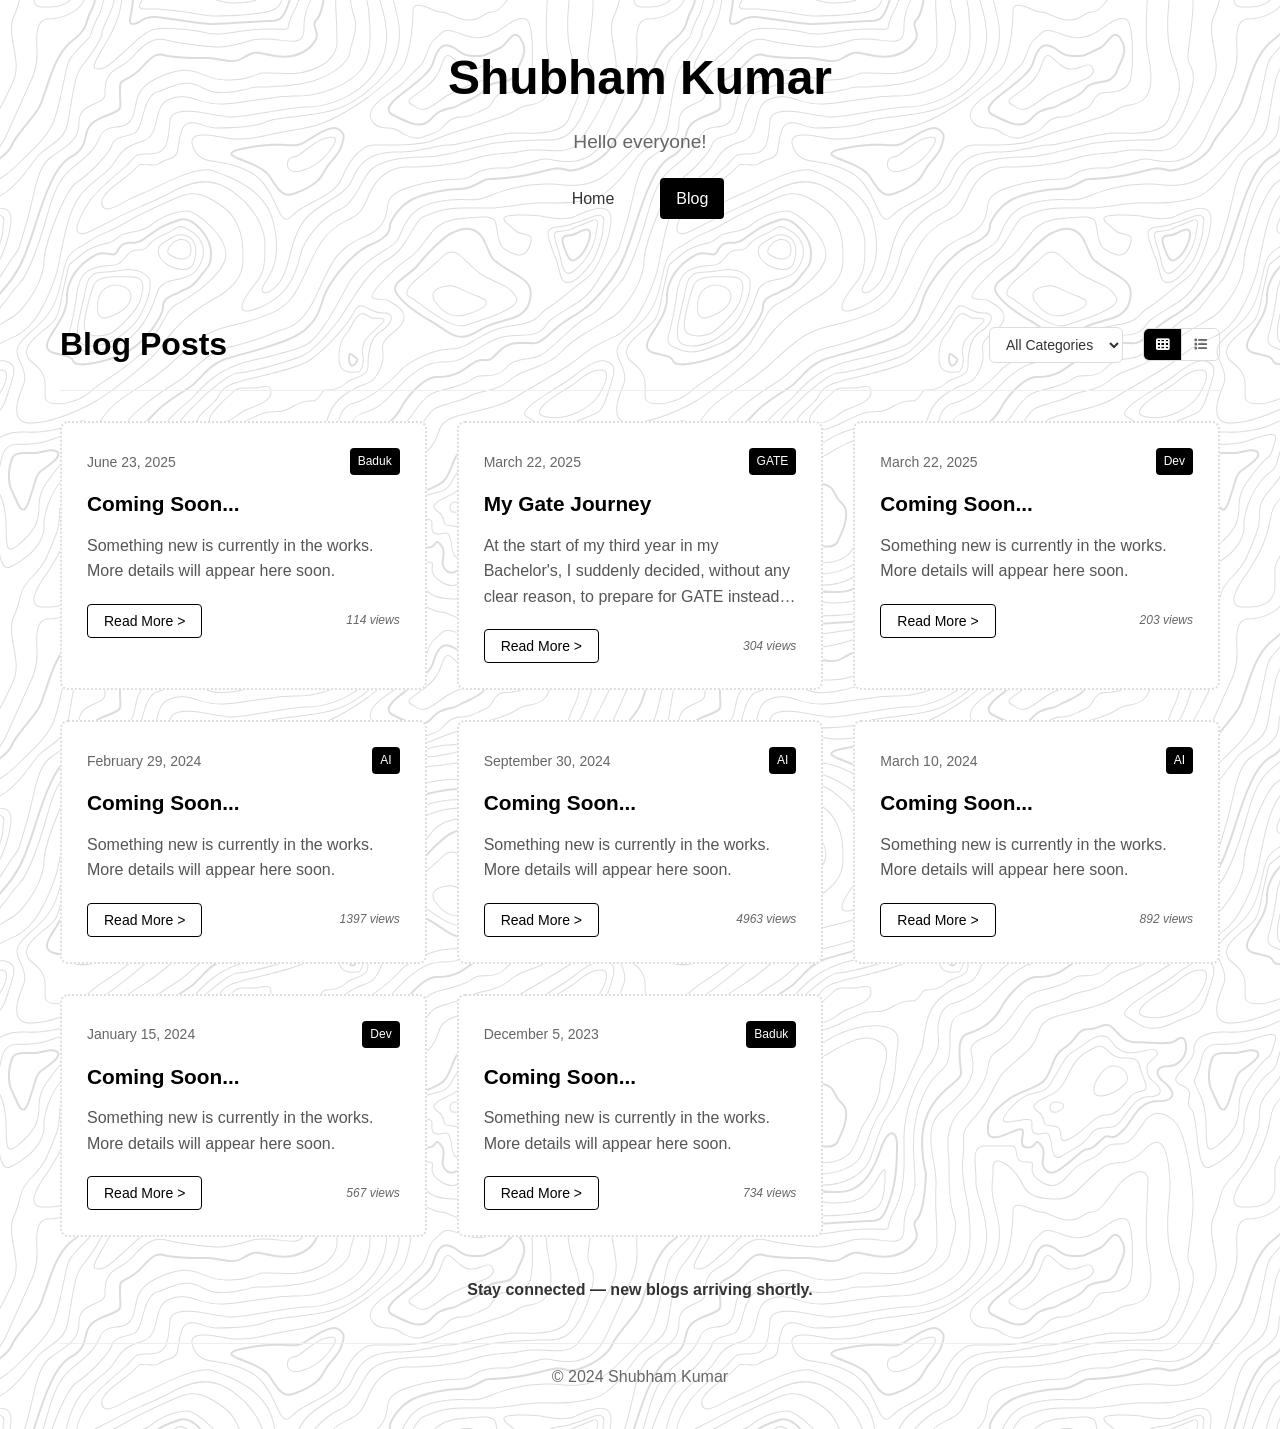
==== commit 4967c3d2: "GOAT update" ====
--- a/blog.html
+++ b/blog.html
@@ -78,7 +78,7 @@
                     <p class="card-description">At the start of my third year in my Bachelor's, I suddenly decided, without any clear reason, to prepare for GATE instead of going abroad. I had always dreamed of...</p>
                     <div class="blog-card-footer">
                         <button class="read-more-btn" onclick="window.location.href='under-construction.html'">Read More ></button>
-                        <span class="views">2304 views</span>
+                        <span class="views">304 views</span>
                     </div>
                 </div>
 
--- a/styles.css
+++ b/styles.css
@@ -291,7 +291,7 @@
 .news-item {
     display: flex;
     justify-content: space-between;
-    align-items: center;
+    align-items: flex-start;
     padding: 10px 0 8px 0;
     border-bottom: 1px solid #eee;
 }
@@ -310,6 +310,7 @@
     color: #888;
     font-size: 0.90em;   /* even smaller font size */
     margin-top: 2px;
+    white-space: nowrap;
 }
 
 /* Social Icons */
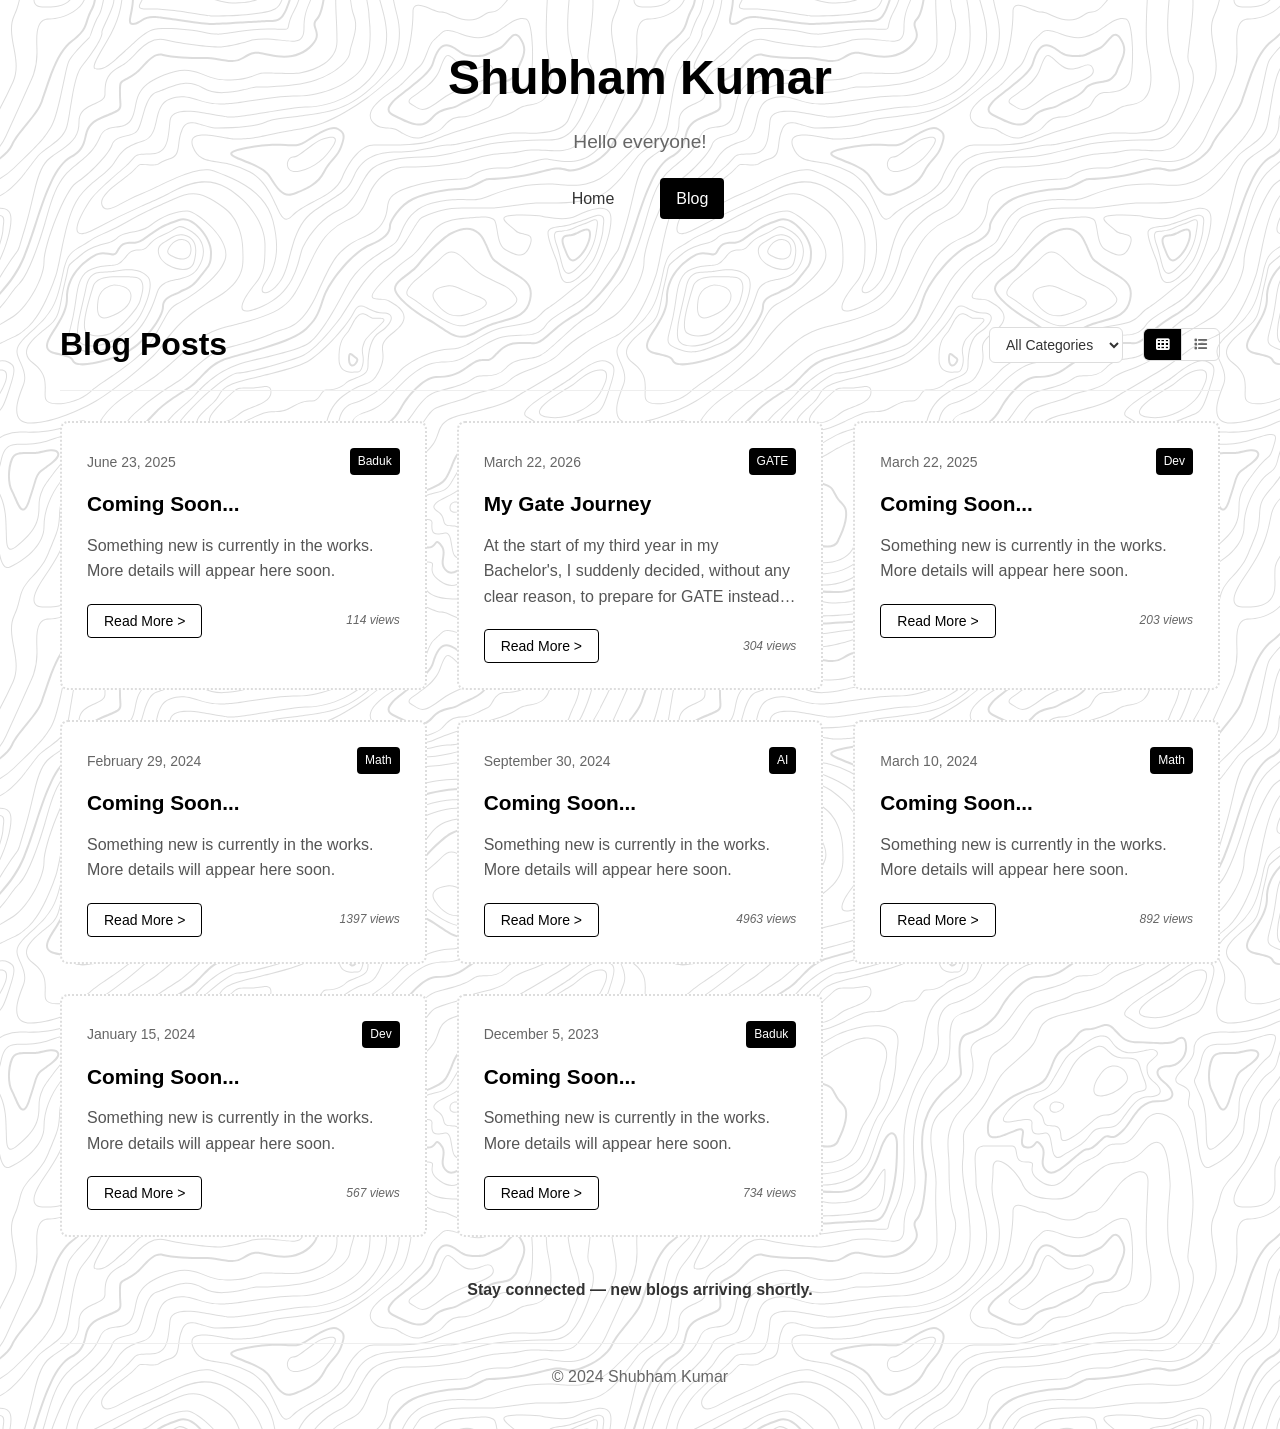
==== commit ff8e8c72: "Pond update, added Math category" ====
--- a/blog.html
+++ b/blog.html
@@ -38,6 +38,7 @@
                     <option value="gate">GATE</option>
                     <option value="dev">Dev</option>
                     <option value="ai">AI</option>
+                    <option value="math">Math</option>
                 </select>
                 <div class="layout-toggle">
                     <button class="layout-btn grid-btn active" data-layout="grid">
@@ -71,7 +72,7 @@
                 <!-- Blog Post 2 -->
                 <div class="blog-card" data-category="gate">
                     <div class="card-header">
-                        <span class="date">March 22, 2025</span>
+                        <span class="date">March 22, 2026</span>
                         <span class="category">GATE</span>
                     </div>
                     <h3 class="card-title">My Gate Journey</h3>
@@ -100,7 +101,7 @@
                 <div class="blog-card" data-category="ai">
                     <div class="card-header">
                         <span class="date">February 29, 2024</span>
-                        <span class="category">AI</span>
+                        <span class="category">Math</span>
                     </div>
                     <h3 class="card-title">Coming Soon...</h3>
                     <p class="card-description">Something new is currently in the works.<br>More details will appear here soon.</p>
@@ -128,7 +129,7 @@
                 <div class="blog-card" data-category="ai">
                     <div class="card-header">
                         <span class="date">March 10, 2024</span>
-                        <span class="category">AI</span>
+                        <span class="category">Math</span>
                     </div>
                     <h3 class="card-title">Coming Soon...</h3>
                     <p class="card-description">Something new is currently in the works.<br>More details will appear here soon.</p>
--- a/styles.css
+++ b/styles.css
@@ -981,8 +981,6 @@
 .music-card {
     position: relative;
     overflow: hidden;
-    height: 340px;
-    min-height: 240px;
 }
 .music-slider {
     height: 100%;
@@ -1070,8 +1068,6 @@
 .content-card.music-card {
     background: #fff;
     border: 2px dotted #ddd;
-    /* remove inner padding so the music-book can fill the card fully */
-    padding: 0;
 }
 .music-book {
     background: #fff;
@@ -1180,6 +1176,134 @@
 }
 .open-spotify:hover { text-decoration: underline; }
 
+/* Visual Escape Card */
+.visual-escape-card {
+    padding: 20px 20px 16px;
+    display: flex;
+    flex-direction: column;
+    gap: 12px;
+}
+
+.ve-header {
+    display: flex;
+    justify-content: space-between;
+    align-items: center;
+}
+
+.ve-subtitle {
+    font-size: 0.78rem;
+    color: #999;
+    letter-spacing: 0.02em;
+    font-style: italic;
+}
+
+.ve-controls {
+    display: flex;
+    align-items: center;
+    gap: 8px;
+}
+
+.ve-btn {
+    background: none;
+    border: 1px solid #ddd;
+    color: #333;
+    width: 28px;
+    height: 28px;
+    border-radius: 50%;
+    cursor: pointer;
+    display: flex;
+    align-items: center;
+    justify-content: center;
+    font-size: 11px;
+    transition: background 0.18s ease, border-color 0.18s ease, color 0.18s ease;
+}
+
+.ve-btn:hover {
+    background: #000;
+    border-color: #000;
+    color: #fff;
+}
+
+.ve-counter {
+    font-size: 0.78rem;
+    color: #888;
+    min-width: 28px;
+    text-align: center;
+}
+
+.visual-escape-carousel {
+    width: 100%;
+}
+
+.youtube-video {
+    aspect-ratio: 16 / 9;
+    overflow: hidden;
+    background: #f2f2f2;
+    border-radius: 4px;
+}
+
+.youtube-video iframe {
+    width: 100%;
+    height: 100%;
+    border: 0;
+    display: block;
+}
+
+.ve-dots {
+    display: flex;
+    justify-content: center;
+    gap: 6px;
+    padding-top: 2px;
+}
+
+.ve-dot {
+    width: 6px;
+    height: 6px;
+    border-radius: 50%;
+    background: #ddd;
+    cursor: pointer;
+    transition: background 0.2s ease;
+}
+
+.ve-dot.active {
+    background: #000;
+}
+
+/* Pond embed */
+.ve-pond-wrap {
+    position: relative;
+    width: 100%;
+    aspect-ratio: 16 / 9;
+    overflow: hidden;
+    border-radius: 4px;
+    background: #0a1518;
+}
+
+.ve-pond-wrap iframe {
+    width: 100%;
+    height: 100%;
+    border: 0;
+    display: block;
+    pointer-events: auto;
+}
+
+.ve-pond-caption {
+    position: absolute;
+    bottom: 10px;
+    right: 12px;
+    font-size: 0.72rem;
+    color: rgba(255,255,255,0.75);
+    font-family: monospace;
+    letter-spacing: 0.04em;
+    text-decoration: none;
+    pointer-events: auto;
+    transition: color 0.2s;
+}
+
+.ve-pond-caption:hover {
+    color: #fff;
+}
+
 @media (max-width: 640px) {
     .music-book { padding: 12px; }
     .album-art { width: 72px; height: 72px; }
@@ -1199,4 +1323,5 @@
 /* Ensure music-book receives same hover feel when hovering inside */
 .content-card.music-card:hover .music-book {
     box-shadow: 0 12px 30px rgba(0,123,255,0.06);
-}+}
+
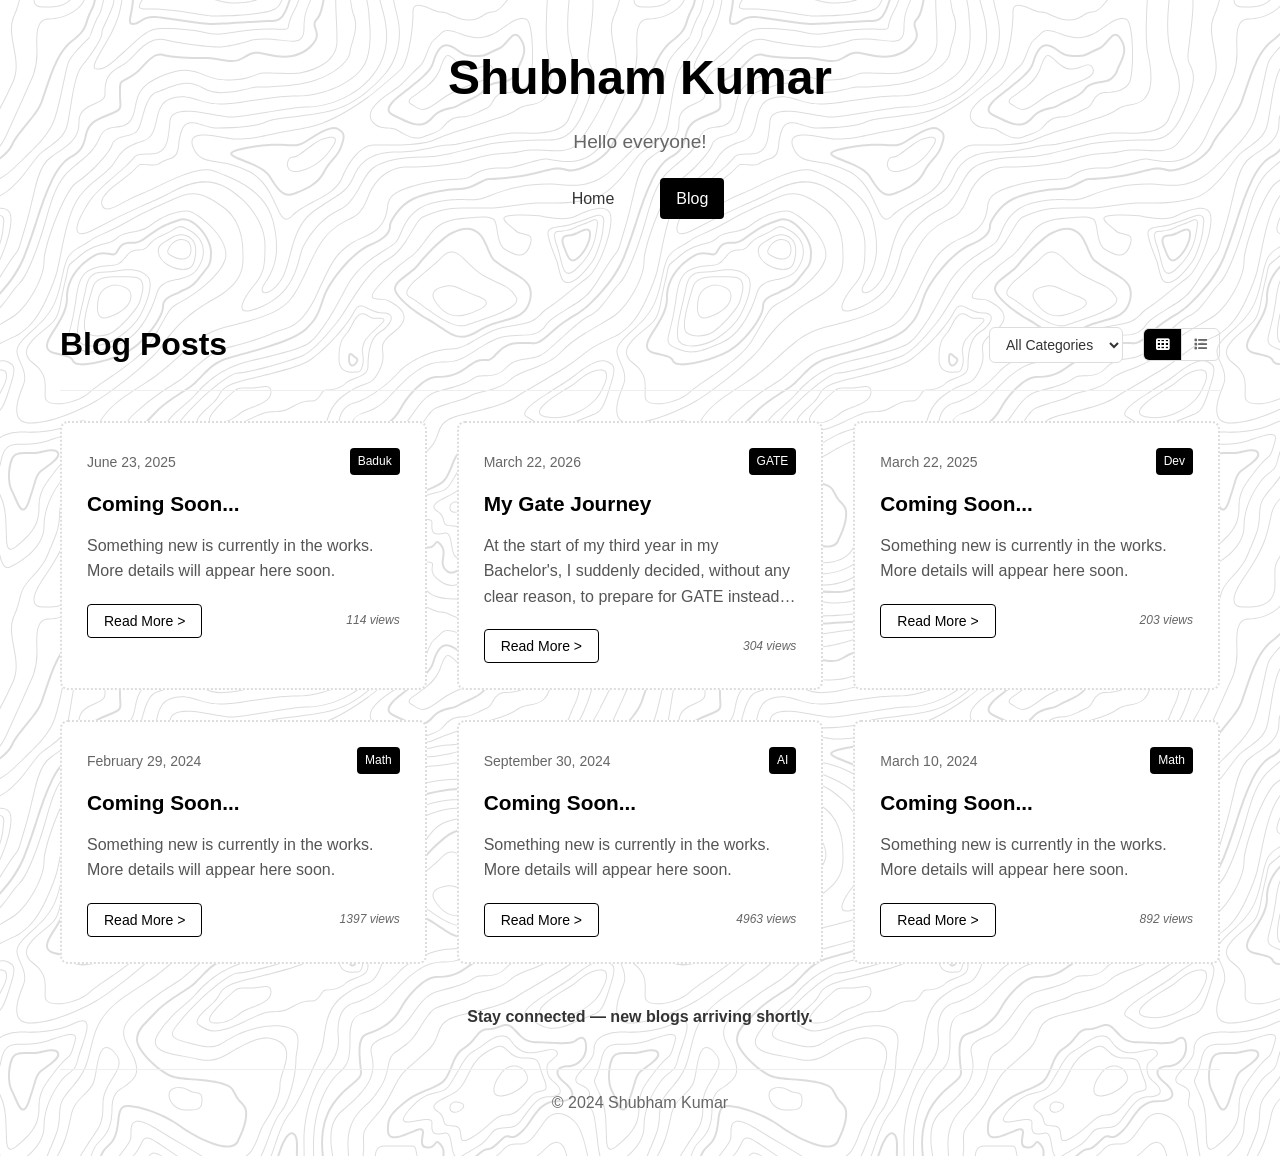
==== commit a74b04be: "input: "Updated blog and index pages with new content and fixed formatting issues."" ====
--- a/blog.html
+++ b/blog.html
@@ -139,7 +139,7 @@
                     </div>
                 </div>
 
-                <!-- Blog Post 7 -->
+                <!-- Blog Post 7
                 <div class="blog-card" data-category="dev">
                     <div class="card-header">
                         <span class="date">January 15, 2024</span>
@@ -153,7 +153,7 @@
                     </div>
                 </div>
 
-                <!-- Blog Post 8 -->
+                 Blog Post 8 
                 <div class="blog-card" data-category="baduk">
                     <div class="card-header">
                         <span class="date">December 5, 2023</span>
@@ -165,8 +165,8 @@
                         <button class="read-more-btn" onclick="window.location.href='under-construction.html'">Read More ></button>
                         <span class="views">734 views</span>
                     </div>
-                </div>
-            </div>
+                </div> -->
+            </div> 
 
             <!-- Load More Button -->
             <div class="load-more-container">
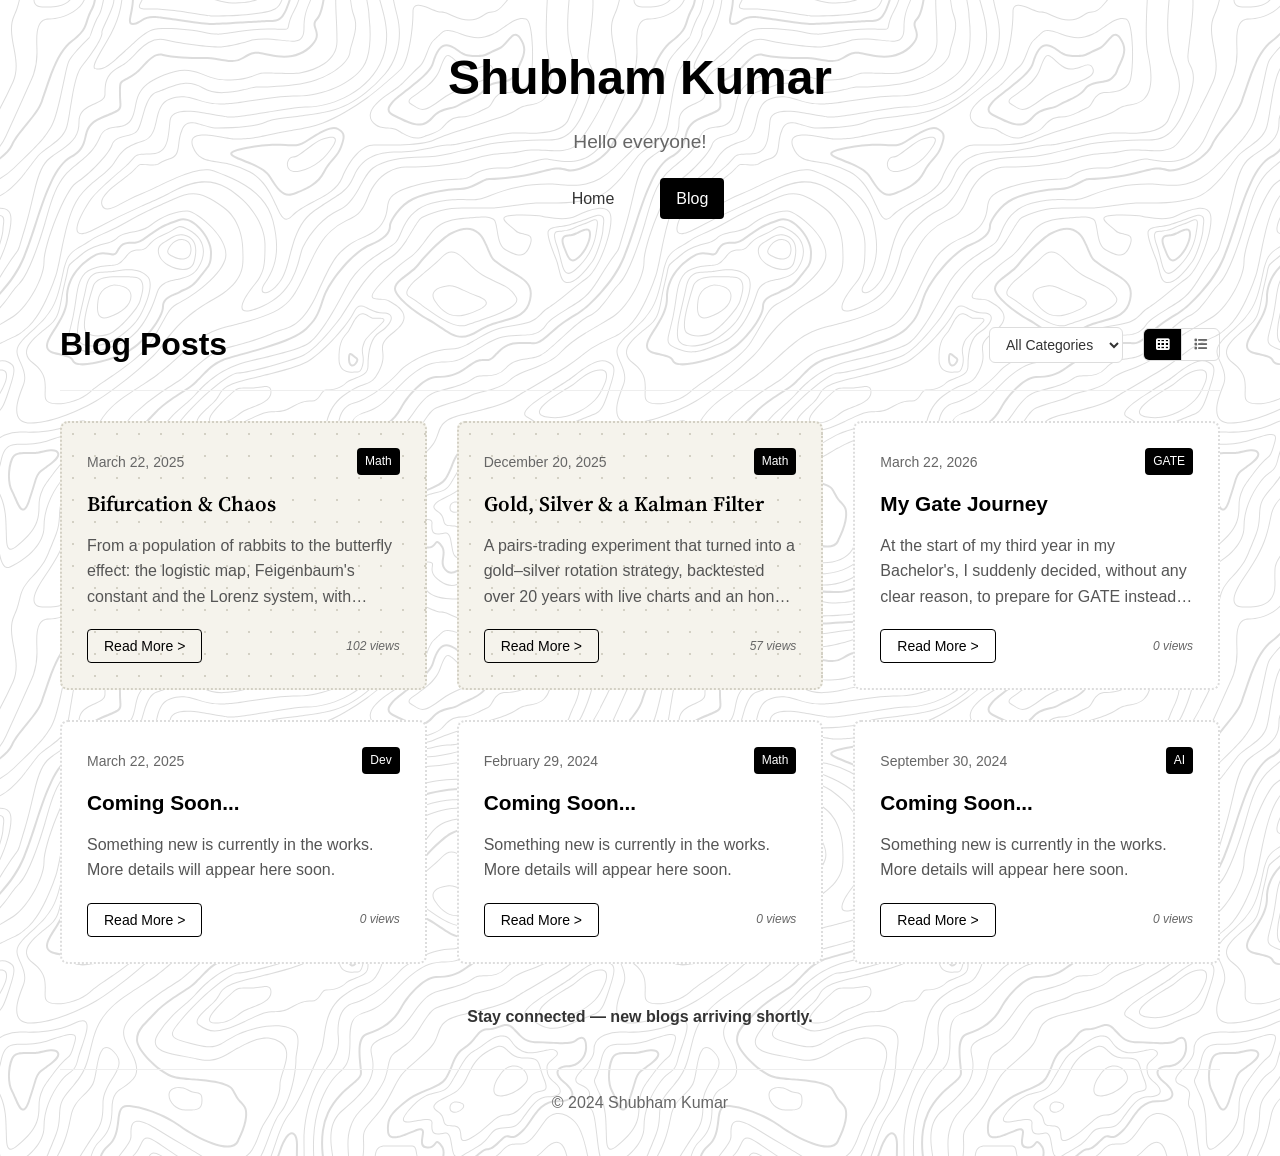
==== commit acbef708: "Bug fixes and updates to the website" ====
--- a/blog.html
+++ b/blog.html
@@ -6,6 +6,7 @@
     <title>Blog Index | Shubham</title>
     <link rel="icon" type="image/png" href="Media/Favicon.png">
     <link rel="stylesheet" href="styles.css">
+    <link href="https://fonts.googleapis.com/css2?family=Source+Serif+4:opsz,wght@8..60,600&display=swap" rel="stylesheet">
     <link href="https://cdnjs.cloudflare.com/ajax/libs/font-awesome/6.0.0/css/all.min.css" rel="stylesheet">
 </head>
 <body>
@@ -34,7 +35,6 @@
             <div class="blog-controls">
                 <select class="category-filter">
                     <option value="all">All Categories</option>
-                    <option value="baduk">Baduk</option>
                     <option value="gate">GATE</option>
                     <option value="dev">Dev</option>
                     <option value="ai">AI</option>
@@ -56,16 +56,30 @@
             <!-- Blog Posts Grid -->
             <div class="blog-grid" id="blogGrid">
                 <!-- Blog Post 1 -->
-                <div class="blog-card" data-category="baduk">
-                    <div class="card-header">
-                        <span class="date">June 23, 2025</span>
-                        <span class="category">Baduk</span>
-                    </div>
-                    <h3 class="card-title">Coming Soon...</h3>
-                    <p class="card-description">Something new is currently in the works.<br>More details will appear here soon.</p>
-                    <div class="blog-card-footer">
-                        <button class="read-more-btn" onclick="window.location.href='under-construction.html'">Read More ></button>
-                        <span class="views">114 views</span>
+                <div class="blog-card card-paper" data-category="math">
+                    <div class="card-header">
+                        <span class="date">March 22, 2025</span>
+                        <span class="category">Math</span>
+                    </div>
+                    <h3 class="card-title">Bifurcation &amp; Chaos</h3>
+                    <p class="card-description">From a population of rabbits to the butterfly effect: the logistic map, Feigenbaum's constant and the Lorenz system, with interactive figures.</p>
+                    <div class="blog-card-footer">
+                        <button class="read-more-btn" onclick="window.location.href='bifurcation-and-chaos.html'">Read More ></button>
+                        <span class="views">102 views</span>
+                    </div>
+                </div>
+
+                <!-- Blog Post: Gold, Silver & a Kalman Filter -->
+                <div class="blog-card card-paper" data-category="math">
+                    <div class="card-header">
+                        <span class="date">December 20, 2025</span>
+                        <span class="category">Math</span>
+                    </div>
+                    <h3 class="card-title">Gold, Silver &amp; a Kalman Filter</h3>
+                    <p class="card-description">A pairs-trading experiment that turned into a gold–silver rotation strategy, backtested over 20 years with live charts and an honest stress test.</p>
+                    <div class="blog-card-footer">
+                        <button class="read-more-btn" onclick="window.location.href='gold-silver-kalman.html'">Read More ></button>
+                        <span class="views">57 views</span>
                     </div>
                 </div>
 
@@ -79,7 +93,7 @@
                     <p class="card-description">At the start of my third year in my Bachelor's, I suddenly decided, without any clear reason, to prepare for GATE instead of going abroad. I had always dreamed of...</p>
                     <div class="blog-card-footer">
                         <button class="read-more-btn" onclick="window.location.href='under-construction.html'">Read More ></button>
-                        <span class="views">304 views</span>
+                        <span class="views">0 views</span>
                     </div>
                 </div>
 
@@ -93,7 +107,7 @@
                     <p class="card-description">Something new is currently in the works.<br>More details will appear here soon.</p>
                     <div class="blog-card-footer">
                         <button class="read-more-btn" onclick="window.location.href='under-construction.html'">Read More ></button>
-                        <span class="views">203 views</span>
+                        <span class="views">0 views</span>
                     </div>
                 </div>
 
@@ -107,7 +121,7 @@
                     <p class="card-description">Something new is currently in the works.<br>More details will appear here soon.</p>
                     <div class="blog-card-footer">
                         <button class="read-more-btn" onclick="window.location.href='under-construction.html'">Read More ></button>
-                        <span class="views">1397 views</span>
+                        <span class="views">0 views</span>
                     </div>
                 </div>
 
@@ -121,21 +135,7 @@
                     <p class="card-description">Something new is currently in the works.<br>More details will appear here soon.</p>
                     <div class="blog-card-footer">
                         <button class="read-more-btn" onclick="window.location.href='under-construction.html'">Read More ></button>
-                        <span class="views">4963 views</span>
-                    </div>
-                </div>
-
-                <!-- Blog Post 6 -->
-                <div class="blog-card" data-category="ai">
-                    <div class="card-header">
-                        <span class="date">March 10, 2024</span>
-                        <span class="category">Math</span>
-                    </div>
-                    <h3 class="card-title">Coming Soon...</h3>
-                    <p class="card-description">Something new is currently in the works.<br>More details will appear here soon.</p>
-                    <div class="blog-card-footer">
-                        <button class="read-more-btn" onclick="window.location.href='under-construction.html'">Read More ></button>
-                        <span class="views">892 views</span>
+                        <span class="views">0 views</span>
                     </div>
                 </div>
 
--- a/styles.css
+++ b/styles.css
@@ -224,6 +224,126 @@
     padding-left: 18px;
 }
 
+/* Next Barça match (below the quote in the "From the GOAT" card) */
+.barca-next {
+    display: flex;
+    flex-direction: column;
+    align-items: center;
+    justify-content: center;
+    gap: 4px;
+    margin-top: 16px;
+    padding: 12px;
+    border-radius: 6px;
+    background: linear-gradient(135deg, rgba(165, 0, 68, 0.08), rgba(0, 77, 152, 0.10));
+    text-align: center;
+    overflow: hidden;
+}
+
+.barca-next-label {
+    font-size: 9.5px;
+    letter-spacing: 0.08em;
+    text-transform: uppercase;
+    color: #666;
+}
+
+.barca-fixture {
+    display: flex;
+    align-items: center;
+    gap: 28px;
+    margin: 4px 0;
+}
+
+.barca-fixture img {
+    width: 40px;
+    height: 40px;
+    object-fit: contain;
+}
+
+.barca-vs {
+    font-size: 10px;
+    font-weight: 700;
+    color: #004d98;
+}
+
+.barca-opponent {
+    font-size: 14px;
+    font-weight: 600;
+    line-height: 1.2;
+    max-width: 100%;
+    padding: 0 4px;
+    overflow: hidden;
+    text-overflow: ellipsis;
+    white-space: nowrap;
+}
+
+.barca-meta {
+    font-size: 12px;
+    color: #555;
+}
+
+.barca-countdown {
+    font-size: 9.5px;
+    background: #a50044;
+    color: #fff;
+    border-radius: 3px;
+    padding: 0 5px;
+}
+
+.barca-countdown:empty {
+    display: none;
+}
+
+/* Backtest stats on the "Gold, Silver & a Kalman Filter" home card */
+.home-stats {
+    display: grid;
+    grid-template-columns: repeat(4, 1fr);
+    border: 1px solid #ddd;
+    border-radius: 6px;
+    margin-bottom: 20px;
+    overflow: hidden;
+}
+
+.home-stats > div {
+    display: flex;
+    flex-direction: column;
+    padding: 10px 12px;
+    border-right: 1px solid #eee;
+    min-width: 0;
+}
+
+.home-stats > div:last-child {
+    border-right: 0;
+}
+
+.home-stats .k {
+    font-size: 10.5px;
+    letter-spacing: 0.08em;
+    text-transform: uppercase;
+    color: #777;
+}
+
+.home-stats .v {
+    font-size: 19px;
+    font-weight: 700;
+    color: #111;
+    margin-top: 2px;
+}
+
+.home-stats .s {
+    font-size: 12px;
+    color: #777;
+}
+
+.home-stats .win .v {
+    color: #2ca02c;
+}
+
+@media (max-width: 600px) {
+    .home-stats { grid-template-columns: 1fr 1fr; }
+    .home-stats > div:nth-child(2) { border-right: 0; }
+    .home-stats > div:nth-child(-n+2) { border-bottom: 1px solid #eee; }
+}
+
 /* AlphaGo Section */
 .card-content-with-image {
     display: flex;
@@ -447,6 +567,22 @@
     border-color: #000;
     box-shadow: 0 4px 12px rgba(0, 0, 0, 0.1);
     transform: translateY(-2px);
+}
+
+/* Card themed like its post page (cream paper + dot grid) */
+.blog-card.card-paper {
+    background-color: #f5f3ec;
+    background-image: radial-gradient(#d3d0c4 1px, transparent 1.2px);
+    background-size: 22px 22px;
+    border-color: #d3d0c4;
+}
+
+.blog-card.card-paper:hover {
+    border-color: #1d1d1b;
+}
+
+.blog-card.card-paper .card-title {
+    font-family: 'Source Serif 4', Charter, Georgia, serif;
 }
 
 .blog-card .card-header {
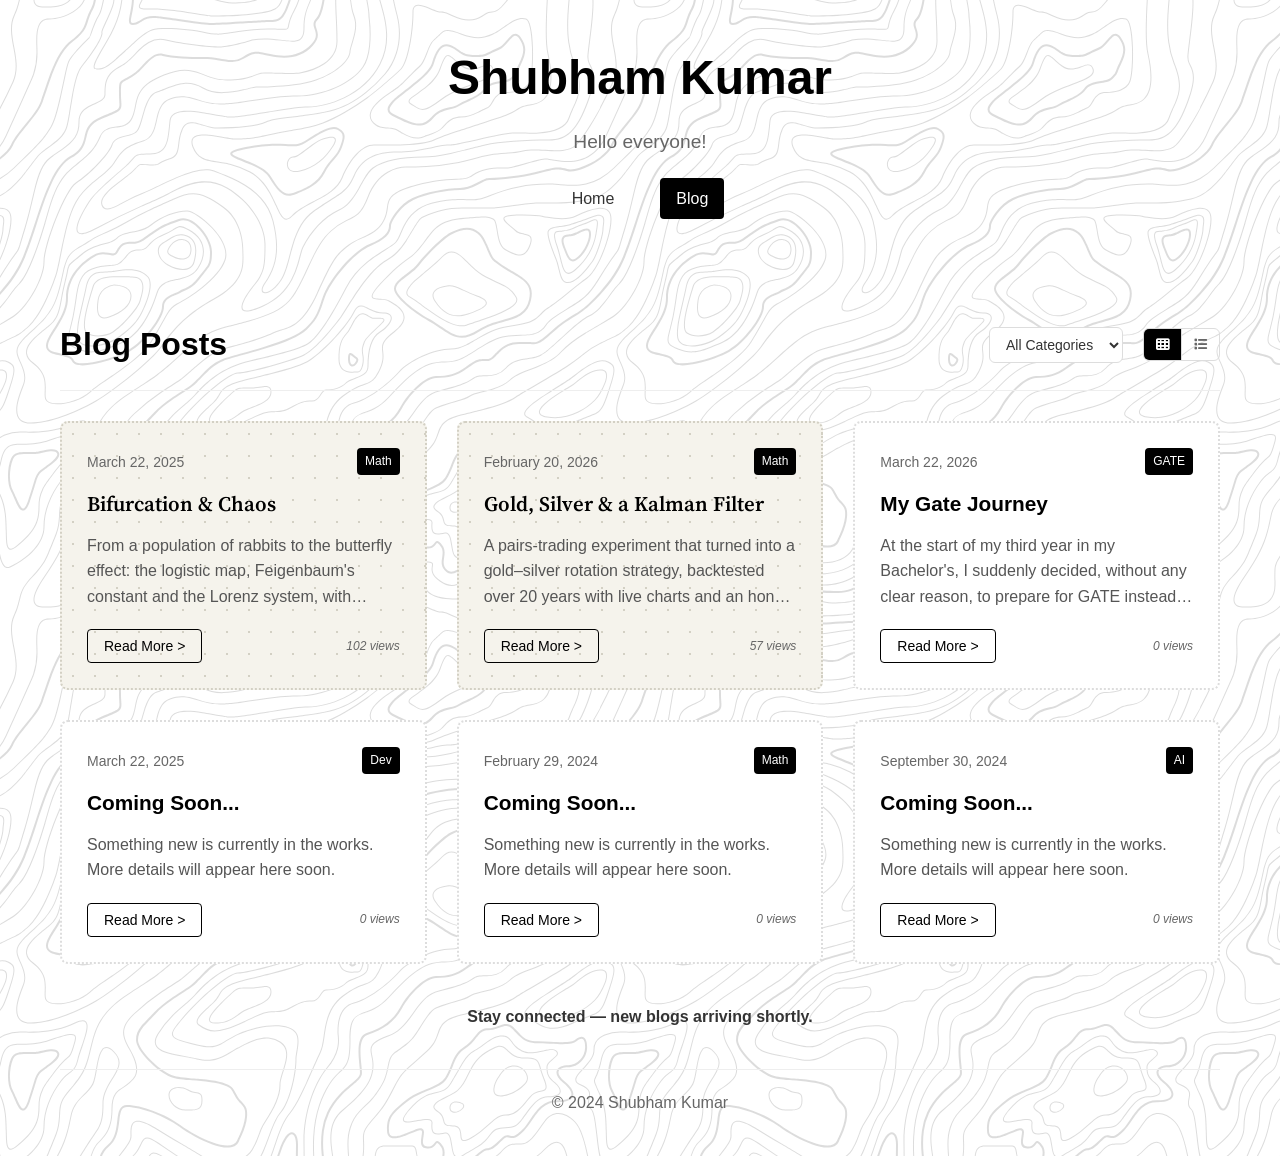
==== commit f7aca98c: "changes in dates" ====
--- a/blog.html
+++ b/blog.html
@@ -72,7 +72,7 @@
                 <!-- Blog Post: Gold, Silver & a Kalman Filter -->
                 <div class="blog-card card-paper" data-category="math">
                     <div class="card-header">
-                        <span class="date">December 20, 2025</span>
+                        <span class="date">February 20, 2026</span>
                         <span class="category">Math</span>
                     </div>
                     <h3 class="card-title">Gold, Silver &amp; a Kalman Filter</h3>
@@ -139,7 +139,7 @@
                     </div>
                 </div>
 
-                <!-- Blog Post 7
+                <!-- Blog  Post 7
                 <div class="blog-card" data-category="dev">
                     <div class="card-header">
                         <span class="date">January 15, 2024</span>
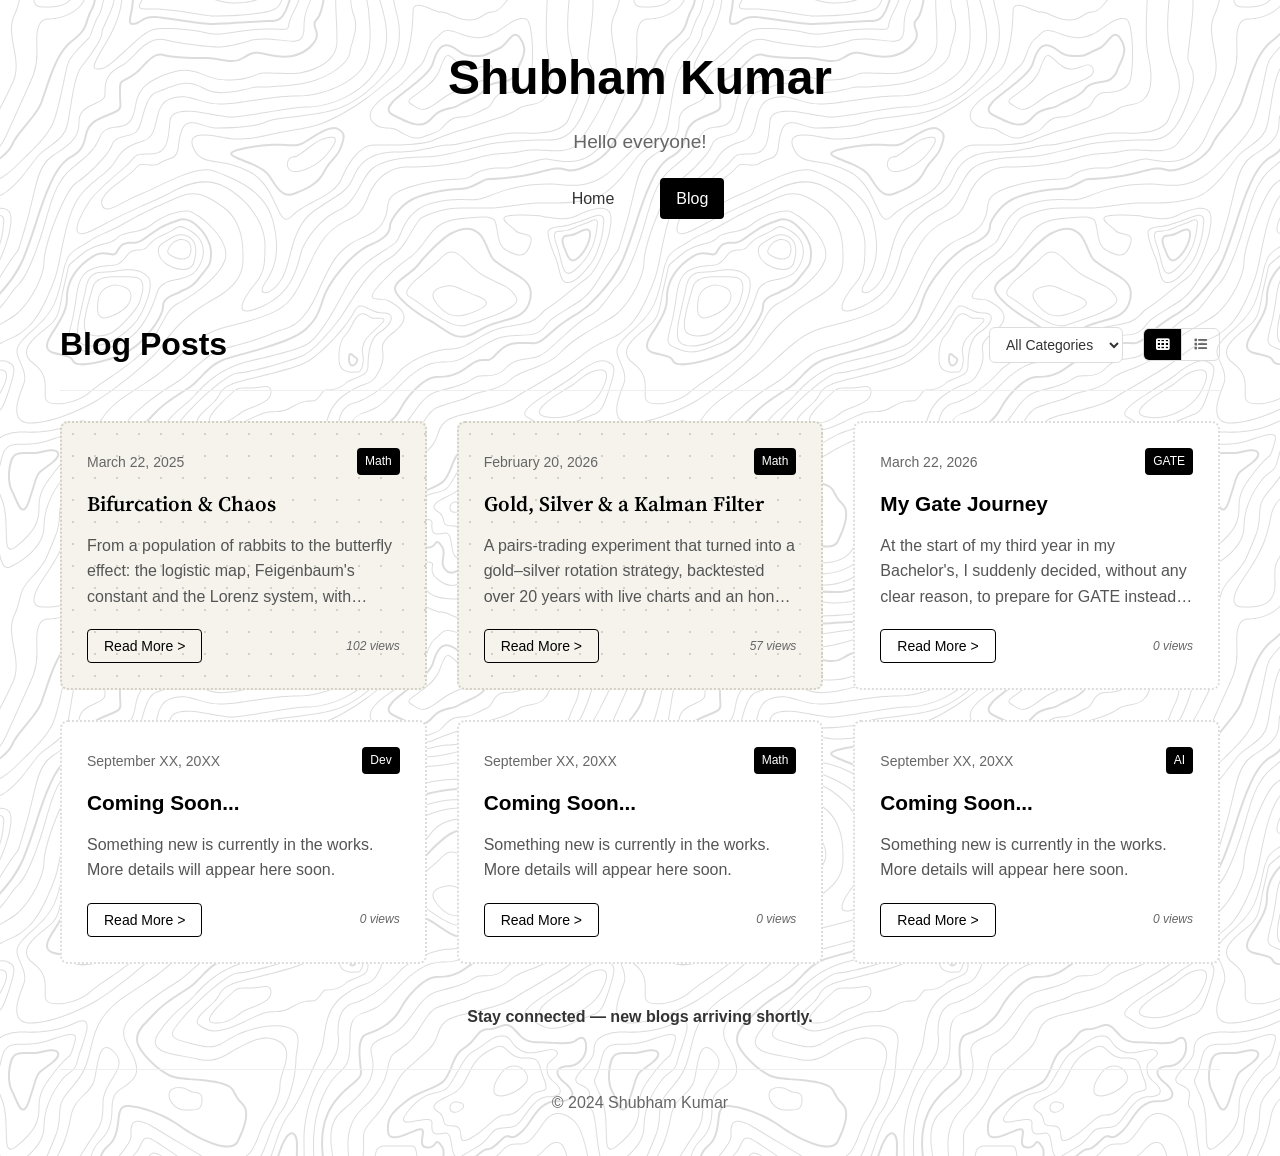
==== commit 607b7a01: "date fixed" ====
--- a/blog.html
+++ b/blog.html
@@ -100,7 +100,7 @@
                 <!-- Blog Post 3 -->
                 <div class="blog-card" data-category="dev">
                     <div class="card-header">
-                        <span class="date">March 22, 2025</span>
+                        <span class="date">September XX, 20XX</span>
                         <span class="category">Dev</span>
                     </div>
                     <h3 class="card-title">Coming Soon...</h3>
@@ -114,7 +114,7 @@
                 <!-- Blog Post 4 -->
                 <div class="blog-card" data-category="ai">
                     <div class="card-header">
-                        <span class="date">February 29, 2024</span>
+                        <span class="date">September XX, 20XX</span>
                         <span class="category">Math</span>
                     </div>
                     <h3 class="card-title">Coming Soon...</h3>
@@ -128,7 +128,7 @@
                 <!-- Blog Post 5 -->
                 <div class="blog-card" data-category="ai">
                     <div class="card-header">
-                        <span class="date">September 30, 2024</span>
+                        <span class="date">September XX, 20XX</span>
                         <span class="category">AI</span>
                     </div>
                     <h3 class="card-title">Coming Soon...</h3>
@@ -142,7 +142,7 @@
                 <!-- Blog  Post 7
                 <div class="blog-card" data-category="dev">
                     <div class="card-header">
-                        <span class="date">January 15, 2024</span>
+                        <span class="date">September XX, 20XX</span>
                         <span class="category">Dev</span>
                     </div>
                     <h3 class="card-title">Coming Soon...</h3>
@@ -156,7 +156,7 @@
                  Blog Post 8 
                 <div class="blog-card" data-category="baduk">
                     <div class="card-header">
-                        <span class="date">December 5, 2023</span>
+                        <span class="date">September XX, 20XX</span>
                         <span class="category">Baduk</span>
                     </div>
                     <h3 class="card-title">Coming Soon...</h3>
